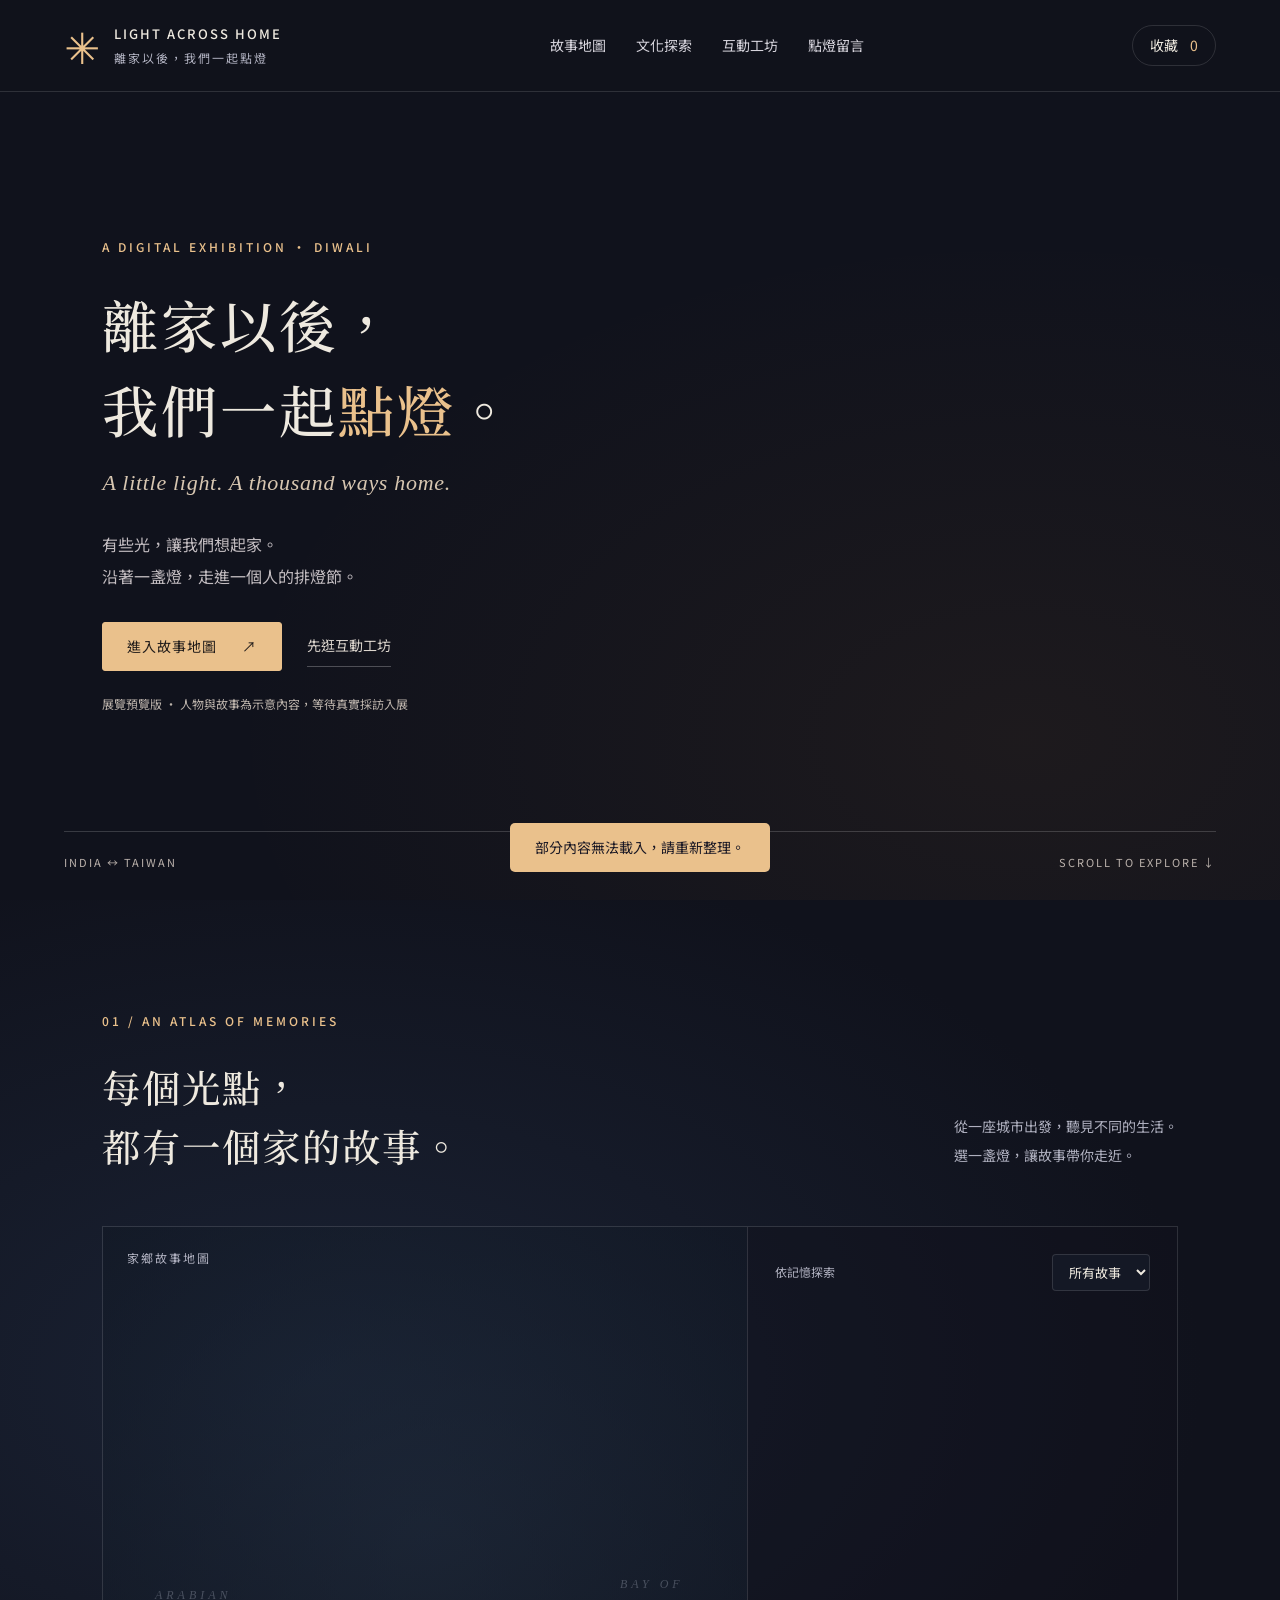
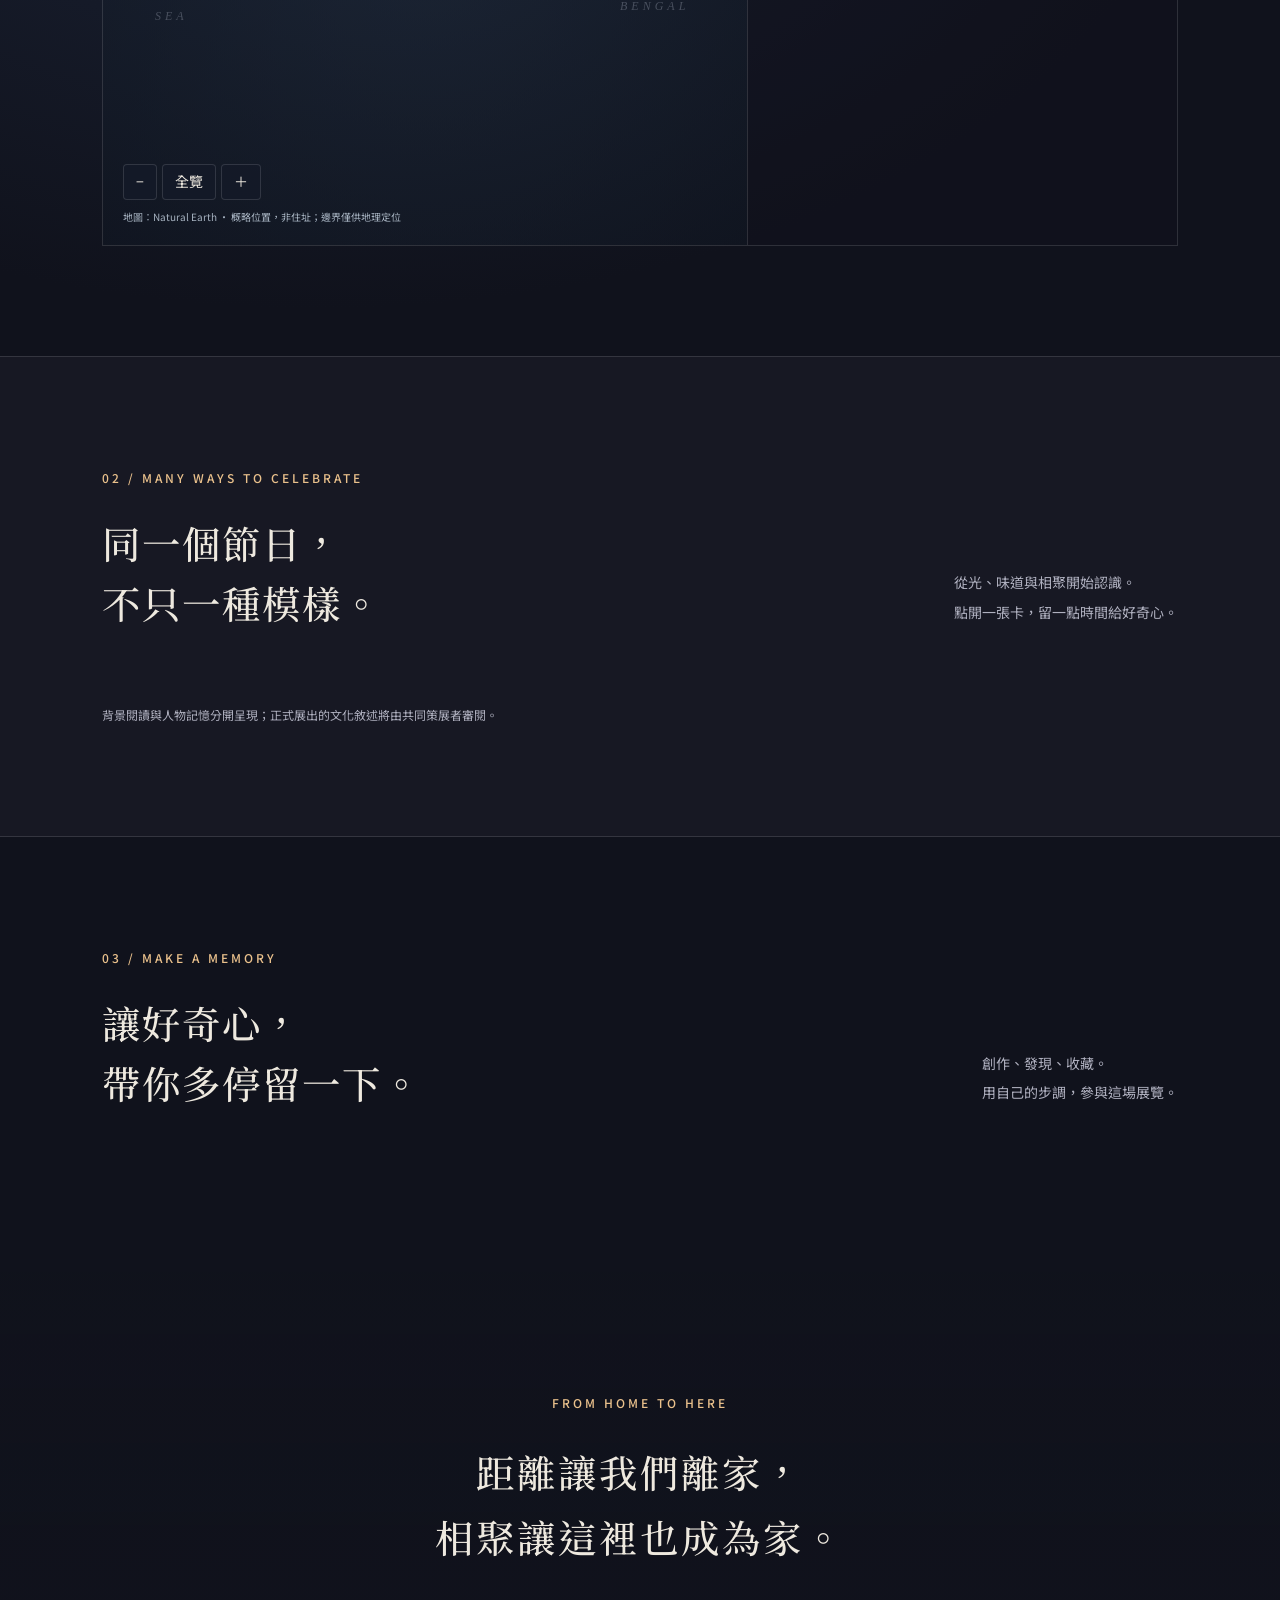
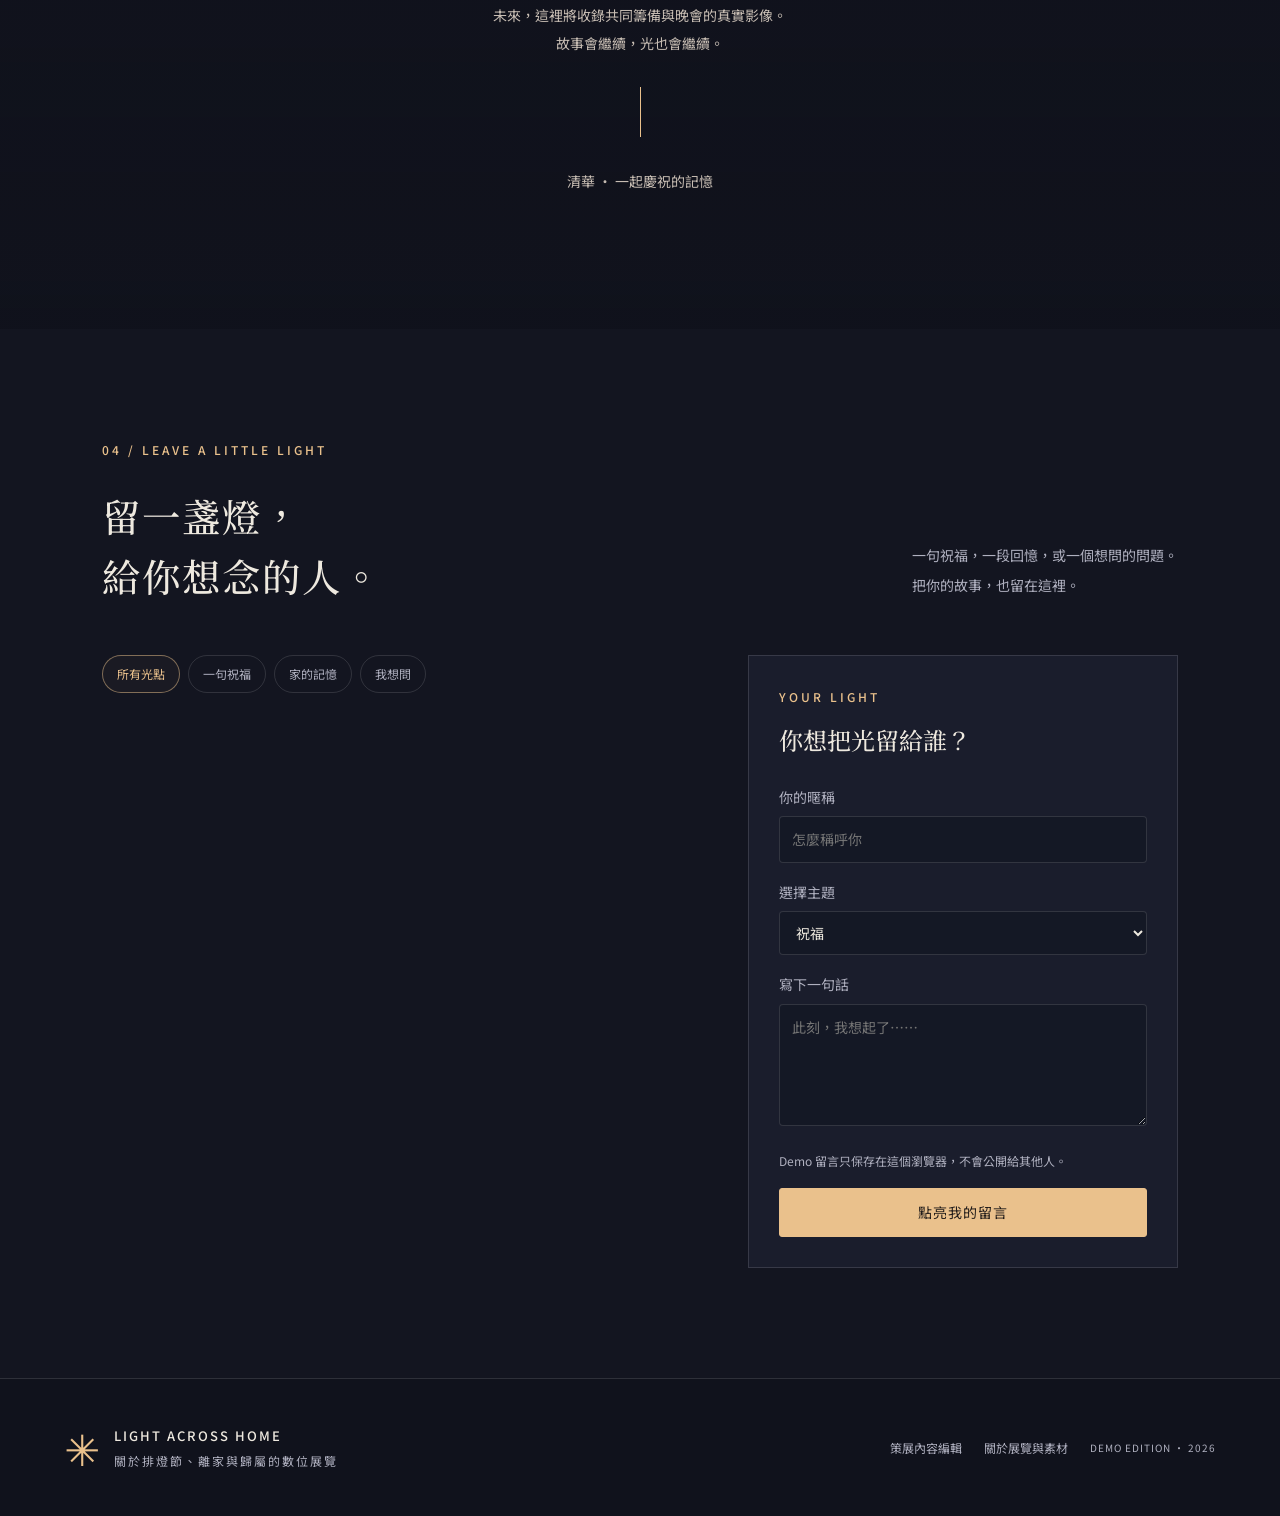
==== index.html @ 7a5b447e "Add files via upload" ====
<!doctype html>
<html lang="zh-Hant">
<head>
  <meta charset="utf-8"><meta name="viewport" content="width=device-width,initial-scale=1">
  <title>離家以後，我們一起點燈｜Light Across Home</title>
  <meta name="description" content="從印度家鄉的記憶，走向臺灣的相聚。一場關於排燈節、離家與歸屬的互動數位展覽。">
  <meta name="theme-color" content="#10121c">
  <link rel="icon" href="assets/favicon.svg" type="image/svg+xml">
  <link rel="stylesheet" href="styles.css">
</head>
<body>
  <a class="skip" href="#main">跳至展覽內容</a>
  <header class="site-header">
    <a class="brand" href="#home"><span class="brand-mark">✳</span><span>LIGHT ACROSS HOME<small>離家以後，我們一起點燈</small></span></a>
    <nav aria-label="主要導覽"><a href="#map">故事地圖</a><a href="#culture">文化探索</a><a href="#play">互動工坊</a><a href="#wall">點燈留言</a></nav>
    <button id="collection-button" class="collection-button" aria-label="開啟我的收藏">收藏 <span id="collection-count">0</span></button>
  </header>
  <main id="main">
    <section id="home" class="hero">
      <div class="hero-image" role="img" aria-label="夜色中燃起的陶製油燈；AI 生成的展覽氛圍影像"></div>
      <div class="hero-copy"><p class="eyebrow">A DIGITAL EXHIBITION · DIWALI</p><h1>離家以後，<br>我們一起<span>點燈</span>。</h1><p class="hero-english">A little light. A thousand ways home.</p><p class="hero-intro">有些光，讓我們想起家。<br>沿著一盞燈，走進一個人的排燈節。</p><div class="hero-actions"><a class="button gold" href="#map">進入故事地圖 <span>↗</span></a><a class="quiet-link" href="#play">先逛互動工坊</a></div><p class="demo-note">展覽預覽版 · 人物與故事為示意內容，等待真實採訪入展</p></div>
      <div class="hero-bottom"><span>INDIA ↔ TAIWAN</span><span>家的記憶，從這裡開始</span><a href="#map">SCROLL TO EXPLORE ↓</a></div>
    </section>
    <section id="map" class="section map-section">
      <div class="section-heading"><div><p class="eyebrow">01 / AN ATLAS OF MEMORIES</p><h2>每個光點，<br>都有一個家的故事。</h2></div><p>從一座城市出發，聽見不同的生活。<br>選一盞燈，讓故事帶你走近。</p></div>
      <div class="map-layout"><div class="map-panel"><div class="map-topline"><span>家鄉故事地圖</span><span id="map-count"></span></div><div id="map-canvas" class="map-canvas"><svg id="india-map" viewBox="0 0 720 680" role="group" aria-label="印度家鄉互動地圖"><g id="map-geography"></g><g id="map-markers"></g></svg><span class="ocean ocean-west">ARABIAN<br>SEA</span><span class="ocean ocean-east">BAY OF<br>BENGAL</span></div><div class="map-controls"><button id="map-out" aria-label="縮小地圖">−</button><button id="map-reset">全覽</button><button id="map-in" aria-label="放大地圖">＋</button></div><p class="map-credit">地圖：Natural Earth · 概略位置，非住址；邊界僅供地理定位</p></div><aside class="map-stories"><div class="map-filter"><label for="theme-filter">依記憶探索</label><select id="theme-filter"><option value="all">所有故事</option></select></div><div id="story-list"></div></aside></div>
    </section>
    <section id="culture" class="section culture-section"><div class="section-heading"><div><p class="eyebrow">02 / MANY WAYS TO CELEBRATE</p><h2>同一個節日，<br>不只一種模樣。</h2></div><p>從光、味道與相聚開始認識。<br>點開一張卡，留一點時間給好奇心。</p></div><div id="culture-grid" class="culture-grid"></div><p class="section-footnote">背景閱讀與人物記憶分開呈現；正式展出的文化敘述將由共同策展者審閱。</p></section>
    <section id="play" class="section play-section"><div class="section-heading"><div><p class="eyebrow">03 / MAKE A MEMORY</p><h2>讓好奇心，<br>帶你多停留一下。</h2></div><p>創作、發現、收藏。<br>用自己的步調，參與這場展覽。</p></div><div id="game-grid" class="game-grid"></div></section>
    <section class="interlude"><p class="eyebrow">FROM HOME TO HERE</p><h2>距離讓我們離家，<br>相聚讓這裡也成為家。</h2><p>未來，這裡將收錄共同籌備與晚會的真實影像。<br>故事會繼續，光也會繼續。</p><span class="interlude-line"></span><p class="small">清華 · 一起慶祝的記憶</p></section>
    <section id="wall" class="section wall-section"><div class="section-heading"><div><p class="eyebrow">04 / LEAVE A LITTLE LIGHT</p><h2>留一盞燈，<br>給你想念的人。</h2></div><p>一句祝福，一段回憶，或一個想問的問題。<br>把你的故事，也留在這裡。</p></div><div class="wall-layout"><div><div class="wall-tabs" role="group" aria-label="留言主題"><button class="active" data-wall="all">所有光點</button><button data-wall="祝福">一句祝福</button><button data-wall="家的記憶">家的記憶</button><button data-wall="提問">我想問</button></div><div id="messages" class="messages"></div></div><form id="message-form" class="message-form"><p class="eyebrow">YOUR LIGHT</p><h3>你想把光留給誰？</h3><label>你的暱稱<input name="name" maxlength="24" required placeholder="怎麼稱呼你"></label><label>選擇主題<select name="topic"><option>祝福</option><option>家的記憶</option><option>提問</option></select></label><label>寫下一句話<textarea name="message" maxlength="300" rows="4" required placeholder="此刻，我想起了……"></textarea></label><p class="storage-note">Demo 留言只保存在這個瀏覽器，不會公開給其他人。</p><button class="button gold" type="submit">點亮我的留言</button></form></div><div id="public-comments"></div></section>
  </main>
  <footer><a class="brand" href="#home"><span class="brand-mark">✳</span><span>LIGHT ACROSS HOME<small>關於排燈節、離家與歸屬的數位展覽</small></span></a><div><a href="editor.html">策展內容編輯</a><button class="text-button" id="about-button">關於展覽與素材</button><span>DEMO EDITION · 2026</span></div></footer>
  <dialog id="story-dialog" class="story-dialog"><button class="dialog-close" aria-label="關閉人物故事">×</button><div id="story-content"></div></dialog>
  <dialog id="activity-dialog" class="activity-dialog"><button class="dialog-close" aria-label="關閉互動視窗">×</button><div id="activity-content"></div></dialog>
  <div id="toast" role="status" aria-live="polite"></div>
  <script type="module" src="app.js"></script>
</body></html>
---- styles.css ----
@import url('https://fonts.googleapis.com/css2?family=Noto+Sans+TC:wght@400;500;600&family=Noto+Serif+TC:wght@400;500;600&display=swap');
[hidden]{display:none!important}
:root{color-scheme:dark;--bg:#10121c;--surface:#171b29;--panel:#1c2030;--text:#eee9df;--muted:#afb0bf;--gold:#eac18c;--line:#ffffff20;--serif:'Noto Serif TC',Georgia,serif;--sans:'Noto Sans TC',system-ui,sans-serif}*{box-sizing:border-box}html{scroll-behavior:smooth;scroll-padding-top:95px}body{margin:0;background:var(--bg);color:var(--text);font-family:var(--sans);font-size:16px;line-height:1.8}button,input,textarea,select{font:inherit}a{color:inherit;text-decoration:none}button,a,input,select,textarea{touch-action:manipulation}button{cursor:pointer}button{color:inherit}button:disabled{cursor:default;opacity:.55}button:focus-visible,a:focus-visible,input:focus-visible,textarea:focus-visible,select:focus-visible,summary:focus-visible{outline:2px solid var(--gold);outline-offset:5px}button,input,textarea,select{border:1px solid var(--line);border-radius:4px;background:#141825}input,textarea,select{padding:10px 12px;color:var(--text);width:100%}textarea{resize:vertical}label{display:block;font-size:14px;color:var(--muted)}label input,label textarea,label select{margin-top:6px}button{padding:8px 16px}.skip{position:fixed;left:12px;top:-80px;z-index:100;background:var(--gold);color:var(--bg);padding:12px}.skip:focus{top:10px}.site-header{height:92px;padding:0 5%;display:flex;align-items:center;justify-content:space-between;gap:24px;border-bottom:1px solid var(--line);background:#10121cf5;position:relative;z-index:5}.brand{display:flex;align-items:center;gap:12px;font-size:13px;letter-spacing:2px;font-weight:500}.brand small{display:block;font-size:12px;letter-spacing:2px;font-weight:400;color:var(--muted);margin-top:2px}.brand-mark{font-size:43px;color:var(--gold);line-height:1}.site-header nav{display:flex;gap:30px;font-size:14px;color:#d6d4dc}.site-header nav a:hover{color:var(--gold)}.collection-button{background:none;font-size:14px;border-radius:30px;padding:7px 17px;white-space:nowrap}.collection-button span{color:var(--gold);margin-left:9px}.hero{min-height:700px;height:calc(100svh - 92px);max-height:940px;position:relative;isolation:isolate;padding:75px 8% 105px;display:flex;align-items:center;overflow:hidden}.hero-image{position:absolute;inset:0;background:linear-gradient(90deg,#10121cf0 0%,#10121ca6 37%,#10121c10 70%),linear-gradient(0deg,#10121c 0%,transparent 25%),url('assets/hero.jpg') center/cover;z-index:-2}.hero:after{content:'';position:absolute;inset:0;background:radial-gradient(ellipse at 80% 80%,#cc812b12,transparent 55%);z-index:-1}.eyebrow{font-size:12px;font-weight:500;letter-spacing:3px;color:var(--gold);margin:0 0 25px}h1,h2,h3,p{margin-top:0}h1,h2,h3{font-family:var(--serif);font-weight:500}h1{font-size:clamp(42px,4.4vw,72px);line-height:1.5;letter-spacing:3px;margin-bottom:12px}h1 span{color:var(--gold)}.hero-english{font-family:Georgia,serif;font-style:italic;font-size:22px;color:#d7c6b1;letter-spacing:.7px;margin-bottom:25px}.hero-intro{font-size:16px;color:#c2bcc0;line-height:2}.hero-actions{display:flex;gap:25px;align-items:center;margin:30px 0 22px}.button{display:inline-flex;justify-content:center;align-items:center;gap:25px;min-height:49px;padding:11px 24px;border:1px solid var(--line);border-radius:3px;font-size:14px;letter-spacing:1px;transition:background .2s,transform .2s}.button:hover{transform:translateY(-2px)}.gold{background:var(--gold);color:#211c1a;border-color:var(--gold)}.gold:hover{background:#f7d8ad}.quiet-link{font-size:14px;border-bottom:1px solid #ffffff40;padding:8px 0;color:#ddd6ce}.demo-note{font-size:12px;color:#bdb4ac;max-width:450px}.hero-bottom{position:absolute;bottom:27px;left:5%;right:5%;display:flex;justify-content:space-between;border-top:1px solid #ffffff2b;padding-top:21px;font-size:11px;letter-spacing:2px;color:#bbb2ac}.section{padding:110px 8%;scroll-margin-top:0}.section-heading{display:flex;justify-content:space-between;align-items:end;gap:30px;margin-bottom:50px}.section-heading h2{font-size:clamp(32px,3vw,46px);line-height:1.55;letter-spacing:2px;margin:0}.section-heading>p{font-size:14px;color:var(--muted);line-height:2.1;margin-bottom:5px}.map-section{background:radial-gradient(ellipse at 25% 45%,#1a2234 0,transparent 65%)}.map-layout{display:grid;grid-template-columns:1.5fr 1fr;border:1px solid var(--line);min-height:620px}.map-panel{position:relative;overflow:hidden;background:radial-gradient(ellipse,#202d3d75,#10172380)}.map-topline{padding:20px 24px;display:flex;justify-content:space-between;font-size:12px;letter-spacing:2px;color:var(--muted)}.map-canvas{height:520px;position:relative}.map-canvas svg{height:100%;width:100%;overflow:hidden}.map-canvas path{vector-effect:non-scaling-stroke}.map-marker{cursor:pointer}.map-marker .pulse{fill:#e9bd7922;stroke:#e9bd7940;stroke-width:1}.map-marker .core{fill:#eac18c;stroke:#fbe6c9;stroke-width:2;filter:drop-shadow(0 0 7px #e7af63)}.map-marker text{fill:#e6d7c0;font-size:12px;font-family:var(--sans);paint-order:stroke;stroke:#162130;stroke-width:4px;stroke-linejoin:round}.map-marker:hover .core,.map-marker:focus .core{fill:white;r:9}.map-marker.active .pulse{fill:#e9bd7940}.map-marker:focus{outline:none}.ocean{position:absolute;pointer-events:none;font-family:Georgia,serif;font-style:italic;font-size:12px;line-height:1.8;letter-spacing:4px;color:#b9c0cf50}.ocean-west{left:8%;top:57%}.ocean-east{right:9%;top:55%}.map-controls{position:absolute;left:20px;bottom:45px;display:flex;gap:5px}.map-controls button{background:#141a28d9;font-size:14px;padding:4px 12px}.map-credit{font-size:10px;color:#a6b2c0;padding:0 20px;margin:0 0 14px}.map-stories{padding:27px;border-left:1px solid var(--line);background:#10121c70}.map-filter{display:flex;align-items:center;gap:20px;justify-content:space-between;margin-bottom:18px}.map-filter label{white-space:nowrap;font-size:12px}.map-filter select{width:auto;font-size:13px;padding:7px 12px}#story-list{max-height:507px;overflow:auto;scrollbar-width:thin;scrollbar-color:#4d4550 transparent}.story-card{width:100%;text-align:left;display:grid;grid-template-columns:56px 1fr 20px;gap:16px;padding:21px 4px;background:transparent;border:0;border-bottom:1px solid var(--line);border-radius:0;align-items:center}.story-card:hover,.story-card.active{background:#eac18c08}.portrait-letter{display:flex;align-items:center;justify-content:center;width:56px;height:67px;background:linear-gradient(135deg,#524245,#222839);font-family:var(--serif);font-size:24px;color:#eac18c;border-radius:40px 40px 2px 2px;overflow:hidden}.portrait-letter img{width:100%;height:100%;object-fit:cover}.story-card strong{font-weight:400;font-size:17px}.story-card small{display:block;color:var(--muted);font-size:12px;letter-spacing:.5px}.story-card p{margin:6px 0 0;font-size:13px;color:#d5cbc0}.story-card .card-open{color:var(--gold)}.culture-section{background:#171823;border-top:1px solid var(--line);border-bottom:1px solid var(--line)}.culture-grid{display:grid;grid-template-columns:repeat(3,1fr);gap:24px}.culture-card{padding:34px 28px;border:1px solid var(--line);min-height:270px;background:linear-gradient(150deg,#242433,#181b27);position:relative}.culture-card .number{font-family:Georgia,serif;color:#d5af82;font-size:16px;letter-spacing:2px}.culture-card h3{font-size:27px;letter-spacing:2px;margin:26px 0 12px}.culture-card p{font-size:14px;color:var(--muted)}.culture-card button{border:0;border-bottom:1px solid #d1ab7d70;border-radius:0;background:none;padding:5px 0;font-size:13px;color:var(--gold)}.section-footnote{font-size:12px;color:var(--muted);margin:22px 0 0}.game-grid{display:grid;grid-template-columns:repeat(3,1fr);gap:24px}.game-card{padding:0;text-align:left;overflow:hidden;border:1px solid var(--line);background:#181b29;border-radius:5px;transition:transform .2s,border-color .2s}.game-card:hover{transform:translateY(-5px);border-color:#eac18c70}.game-art{height:155px;display:flex;align-items:center;justify-content:center;position:relative;overflow:hidden;background:radial-gradient(ellipse,#5c3b4340,transparent 70%)}.game-art span{font-family:Georgia,serif;font-size:62px;letter-spacing:10px;color:var(--gold);text-shadow:0 0 40px #f8c17b55}.game-art:before{content:'';width:130px;height:130px;position:absolute;border:1px solid #eac18c20;border-radius:50%;transform:rotate(30deg)}.game-art:after{content:'';width:105px;height:105px;position:absolute;border:1px solid #eac18c20;transform:rotate(45deg)}.game-card:nth-child(2n) .game-art{background:radial-gradient(ellipse,#36526855,transparent 70%)}.game-card:nth-child(3n) .game-art{background:radial-gradient(ellipse,#68523240,transparent 70%)}.game-copy{padding:22px 25px 25px;border-top:1px solid var(--line)}.game-copy .game-meta{font-size:11px;letter-spacing:2px;color:var(--gold)}.game-copy h3{font-size:22px;margin:10px 0}.game-copy p{font-size:13px;color:var(--muted);margin-bottom:18px}.game-copy .game-action{font-size:12px;color:#e5cfb0}.interlude{text-align:center;padding:120px 25px;background:linear-gradient(#10121cbb,#10121ceb),url('assets/hero.jpg') center 72%/cover}.interlude h2{font-size:clamp(30px,3vw,46px);line-height:1.7;letter-spacing:3px}.interlude p:not(.eyebrow){font-size:14px;color:#c7bdb3;line-height:2}.interlude-line{height:50px;width:1px;background:var(--gold);display:block;margin:30px auto}.interlude .small{font-size:12px}.wall-section{background:#131520}.wall-layout{display:grid;grid-template-columns:1.4fr 1fr;gap:45px}.wall-tabs{display:flex;gap:8px;flex-wrap:wrap;margin-bottom:24px}.wall-tabs button{font-size:12px;background:none;border-radius:30px;padding:7px 14px;color:var(--muted)}.wall-tabs button.active{color:var(--gold);border-color:#eac18c80;background:#eac18c08}.messages{display:grid;grid-template-columns:1fr 1fr;gap:15px}.message{border:1px solid var(--line);padding:23px;background:linear-gradient(145deg,#28212b,#191c2a);overflow-wrap:anywhere}.message .spark{color:var(--gold);font-size:24px}.message p{font-family:var(--serif);font-size:15px;line-height:1.9;margin:10px 0 18px}.message small{font-size:11px;color:var(--muted)}.message button{font-size:11px;padding:2px 8px;background:none;float:right}.message-form{padding:30px;background:#1a1d2c;border:1px solid var(--line);align-self:start}.message-form h3{font-size:24px;margin-bottom:24px}.message-form label{margin-bottom:17px}.storage-note{font-size:12px;color:var(--muted);line-height:1.7}.message-form .button{width:100%;margin-top:5px}.message-form .eyebrow{margin-bottom:10px}footer{border-top:1px solid var(--line);padding:45px 5%;display:flex;justify-content:space-between;align-items:center;gap:30px}footer>div{display:flex;gap:22px;align-items:center;font-size:12px;color:var(--muted)}footer>div>span{font-size:10px;letter-spacing:1px}.text-button{padding:0;border:0;background:none;font-size:inherit;color:inherit}dialog{color:var(--text);border:1px solid #8b735655;background:#141723;border-radius:7px;padding:0;max-height:90svh;scrollbar-width:thin;scrollbar-color:#5a4950 transparent;width:min(1000px,calc(100% - 32px))}dialog::backdrop{background:#050810d9;backdrop-filter:blur(8px)}.dialog-close{position:sticky;top:15px;margin:15px 15px -60px auto;display:block;z-index:4;border-radius:50%;width:42px;height:42px;padding:0;background:#111724;font-size:25px}.story-head{padding:60px 7% 35px;background:radial-gradient(ellipse at 95% 0,#77544060,transparent 70%)}.story-head h2{font-size:40px;line-height:1.5;margin-bottom:15px}.story-head .eyebrow{margin-bottom:17px}.story-head blockquote{margin:20px 0;font-family:var(--serif);font-size:23px;color:var(--gold)}.story-head .story-meta{color:var(--muted);font-size:14px}.story-body{padding:0 7% 50px}.story-hero-image{max-height:360px;width:100%;object-fit:cover;border-radius:3px;margin-bottom:24px}.story-body h3{font-size:25px;margin-top:35px}.story-body p{color:#c9c7cd;white-space:pre-line;font-size:15px}.video-placeholder{border:1px dashed #ffffff35;min-height:170px;display:flex;align-items:center;justify-content:center;text-align:center;background:#0e131e;padding:25px}.video-placeholder p{margin:0;font-size:14px;color:var(--muted)}.story-body video,.story-body iframe{width:100%;aspect-ratio:16/9;border:0;background:#080c14}.story-gallery{display:grid;grid-template-columns:repeat(3,1fr);gap:15px}.story-gallery figure{margin:0}.story-gallery img{width:100%;height:150px;object-fit:cover}.story-gallery figcaption{font-size:12px;color:var(--muted)}.memory-items{display:grid;grid-template-columns:repeat(3,1fr);gap:15px}.memory-items details{border:1px solid var(--line);padding:17px;background:#1c2030}.memory-items summary{cursor:pointer;color:var(--gold);font-size:15px}.memory-items p{font-size:13px;margin:12px 0 0}.story-actions{display:flex;gap:12px;flex-wrap:wrap;margin:20px 0}.story-comments form{display:grid;grid-template-columns:1fr;gap:12px;max-width:600px}.story-comments article{padding:16px 0;border-bottom:1px solid var(--line)}.story-comments article p{margin:4px 0}.story-comments small{color:var(--muted)}.activity-dialog{width:min(780px,calc(100% - 24px))}.activity-inner{padding:50px 7%}.activity-inner h2{font-size:32px;margin-bottom:12px}.activity-inner>p{color:var(--muted);font-size:14px}.activity-inner a{color:var(--gold);text-decoration:underline}.activity-inner .eyebrow{color:var(--gold)}.activity-toolbar{display:flex;align-items:center;gap:12px;flex-wrap:wrap;margin:20px 0}.activity-toolbar label{display:flex;align-items:center;gap:8px}.activity-toolbar input[type=color]{width:44px;height:40px;padding:3px}.activity-toolbar select{width:auto}.rangoli-canvas{display:block;max-width:100%;width:460px;height:auto;margin:auto;border:1px solid var(--line);border-radius:50%;background:#121823}.rangoli-canvas .tile{cursor:pointer;transition:fill .15s}.rangoli-canvas .tile:hover{stroke:white;stroke-width:2}.memory-board{display:grid;grid-template-columns:repeat(4,1fr);gap:12px}.memory-tile{height:94px;background:#23263a;color:var(--gold);font-size:22px}.memory-tile.revealed{background:#3a3040}.memory-tile.matched{background:#35453f;border-color:#acc9b5;color:#e3f2e8}.game-status{font-size:14px;color:var(--gold)!important;min-height:25px;margin:17px 0}.question-options{display:grid;gap:12px;margin:25px 0}.question-options button{text-align:left;padding:15px}.question-options button.correct{border-color:#9fc2a0;background:#254035}.question-options button.wrong{border-color:#c19b8e;background:#453131}.sound-pads{display:grid;grid-template-columns:repeat(4,1fr);gap:12px}.sound-pads button{height:115px;font-size:28px;background:#30293e}.sound-pads button.lit{background:var(--gold);color:var(--bg);box-shadow:0 0 30px #eac18c50}.hunt-list{list-style:none;padding:0}.hunt-list li{padding:20px 0;border-bottom:1px solid var(--line);display:flex;justify-content:space-between;gap:20px}.hunt-list span{font-size:14px;color:var(--muted)}.postcard-preview{padding:42px 25px;text-align:center;background:radial-gradient(ellipse at bottom,#72503a,#171e31 70%);border:1px solid #eac18c66;margin:20px 0;overflow-wrap:anywhere}.postcard-preview h3{color:var(--gold);font-size:25px}.postcard-preview p{font-family:var(--serif);font-size:20px;white-space:pre-line}.postcard-preview small{color:var(--muted)}#toast{position:fixed;bottom:28px;left:50%;transform:translateX(-50%) translateY(100px);opacity:0;background:#eac18c;color:#191724;padding:12px 25px;border-radius:5px;font-size:14px;z-index:100;transition:.25s;max-width:90%;text-align:center}#toast.show{transform:translateX(-50%) translateY(0);opacity:1}.empty-state{color:var(--muted);font-size:14px;padding:25px 0}.badge{display:inline-block;font-size:11px;letter-spacing:1px;color:var(--gold);border:1px solid #eac18c50;border-radius:3px;padding:3px 8px;margin:0 8px 12px 0}.editor-shell{max-width:1100px;margin:auto;padding:50px 25px}.editor-shell h1{font-size:37px}.editor-layout{display:grid;grid-template-columns:240px 1fr;gap:30px}.editor-nav{display:flex;flex-direction:column;gap:10px;align-self:start;position:sticky;top:20px}.editor-nav button{text-align:left}.editor-nav button.active{border-color:var(--gold);color:var(--gold)}.editor-panel{padding:28px;background:var(--surface);border:1px solid var(--line)}.editor-panel label{margin-bottom:18px}.editor-panel textarea{min-height:100px}.editor-panel .row{display:grid;grid-template-columns:1fr 1fr;gap:18px}.editor-toolbar{display:flex;flex-wrap:wrap;gap:10px;margin:25px 0}.editor-toolbar .button{font-size:13px}.editor-panel h2{font-size:26px}.editor-panel h3{font-size:21px;margin:25px 0 15px}.editor-hint{font-size:13px;color:var(--muted)}.editor-status{color:var(--gold);font-size:14px;min-height:30px}.editor-panel .danger{color:#f0b9ae;border-color:#f0b9ae60}.media-upload{display:block;margin-top:5px;font-size:12px}.editor-note{padding:20px;border-left:2px solid var(--gold);background:#eac18c08;font-size:14px;color:var(--muted);margin-bottom:25px}.giscus-slot{margin-top:30px;padding-top:25px;border-top:1px solid var(--line)}
@media(min-width:1600px){.section{padding-left:max(8%,calc((100vw - 1350px)/2));padding-right:max(8%,calc((100vw - 1350px)/2))}}@media(max-width:1000px){.site-header{padding:0 4%;gap:15px}.site-header nav{gap:17px;font-size:12px}.brand{font-size:11px}.brand small{font-size:10px}.hero{padding-left:7%;min-height:680px}.section{padding:80px 6%}.map-layout{grid-template-columns:1.25fr 1fr}.map-stories{padding:20px}.map-canvas{height:480px}.story-card{gap:10px;grid-template-columns:45px 1fr 12px}.portrait-letter{width:45px;height:58px}.story-card strong{font-size:15px}.game-grid{gap:15px}.culture-grid{gap:15px}.culture-card{padding:25px 20px}.wall-layout{gap:25px}.messages{grid-template-columns:1fr}footer{align-items:start}footer>div{flex-direction:column;align-items:end;gap:9px}}
@media(max-width:700px){.site-header{height:auto;min-height:100px;flex-wrap:wrap;padding:15px 5% 12px;gap:8px}.site-header nav{order:3;width:100%;justify-content:space-between;padding-top:10px;font-size:12px}.brand-mark{font-size:34px}.brand small{letter-spacing:1px}.collection-button{font-size:12px;padding:4px 12px}.hero{height:auto;min-height:690px;padding:70px 7% 100px}.hero-image{background:linear-gradient(90deg,#10121ce6,#10121c70),linear-gradient(0deg,#10121c,transparent 40%),url('assets/hero.jpg') 65% center/cover}.hero h1{font-size:43px;letter-spacing:1px}.eyebrow{font-size:10px;letter-spacing:2px}.hero-english{font-size:18px}.hero-intro{font-size:14px}.hero-actions{gap:18px}.button{font-size:13px;padding:10px 18px}.quiet-link{font-size:12px}.hero-bottom{font-size:9px;letter-spacing:1px}.hero-bottom span:nth-child(2){display:none}.demo-note{font-size:11px}.section{padding:65px 6%}.section-heading{display:block;margin-bottom:30px}.section-heading h2{font-size:32px}.section-heading>p{margin-top:20px;font-size:13px}.map-layout{grid-template-columns:1fr}.map-canvas{height:430px}.map-stories{border-left:0;border-top:1px solid var(--line)}#story-list{max-height:355px}.story-card{grid-template-columns:50px 1fr 18px;padding:17px 5px}.portrait-letter{width:50px;height:62px}.map-credit{font-size:9px}.map-topline{font-size:10px}.map-controls{bottom:42px}.culture-grid{grid-template-columns:1fr}.culture-card{min-height:0;padding:25px}.culture-card h3{margin:15px 0 10px;font-size:25px}.game-grid{grid-template-columns:1fr 1fr;gap:12px}.game-art{height:125px}.game-art span{font-size:45px}.game-art:before{width:95px;height:95px}.game-art:after{width:73px;height:73px}.game-copy{padding:16px}.game-copy h3{font-size:19px}.game-copy p{font-size:12px;line-height:1.8}.game-copy .game-meta{font-size:9px;letter-spacing:1px}.game-action{font-size:11px}.interlude{padding:85px 20px}.interlude h2{font-size:29px;letter-spacing:1px}.wall-layout{grid-template-columns:1fr}.messages{grid-template-columns:1fr 1fr}.message{padding:18px}.message p{font-size:14px}.message-form{padding:25px}.story-head{padding:60px 7% 20px}.story-head h2{font-size:29px}.story-head blockquote{font-size:20px}.memory-items{grid-template-columns:1fr}.story-gallery{grid-template-columns:1fr 1fr}.story-gallery img{height:120px}.activity-inner{padding:58px 6% 30px}.activity-inner h2{font-size:27px}.memory-board{gap:8px}.memory-tile{height:75px;font-size:17px;padding:5px}.sound-pads{gap:8px}.sound-pads button{height:80px;font-size:22px}.editor-layout{grid-template-columns:1fr}.editor-nav{position:static;display:grid;grid-template-columns:1fr 1fr}.editor-panel{padding:20px}.editor-panel .row{grid-template-columns:1fr;gap:0}.editor-shell h1{font-size:29px}footer{display:block}footer>div{align-items:start;margin-top:25px}.activity-toolbar{gap:9px}.activity-toolbar button{font-size:12px}}@media(prefers-reduced-motion:reduce){html{scroll-behavior:auto}*,*:before,*:after{animation:none!important;transition:none!important}}
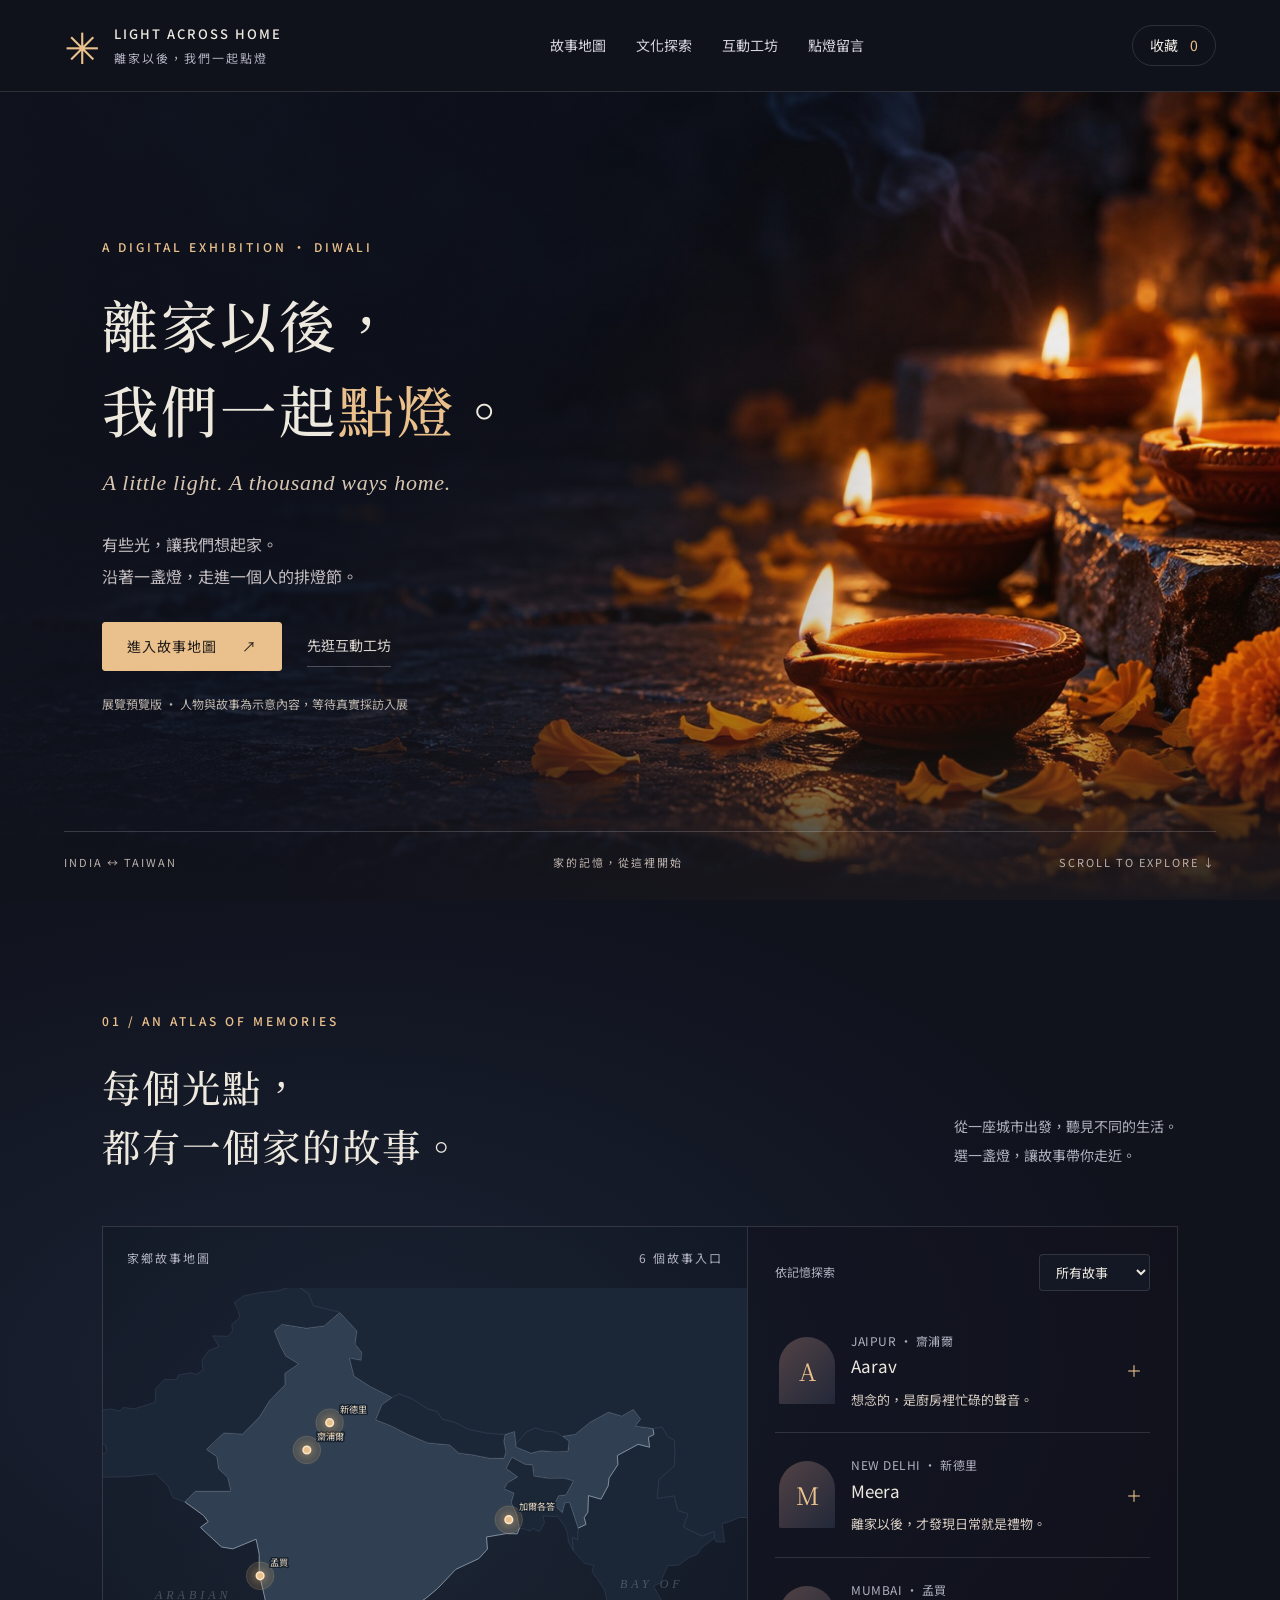
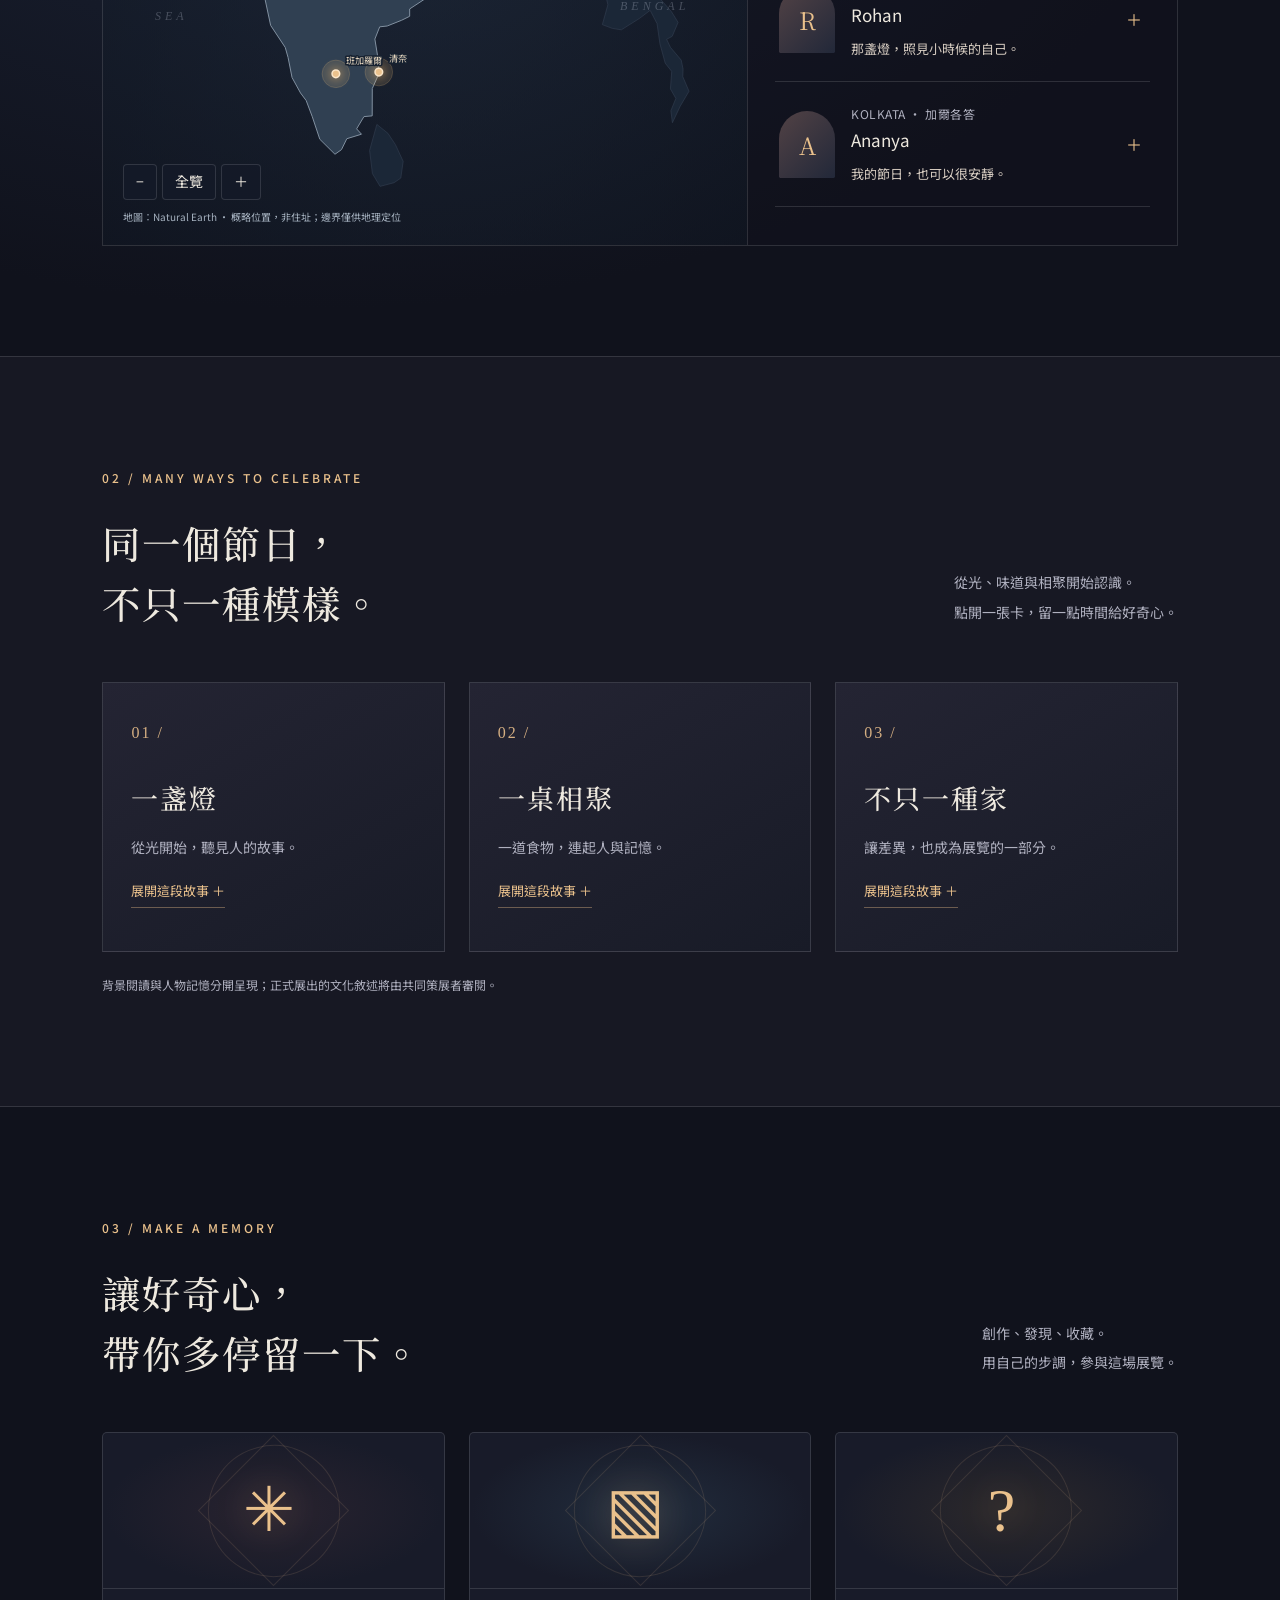
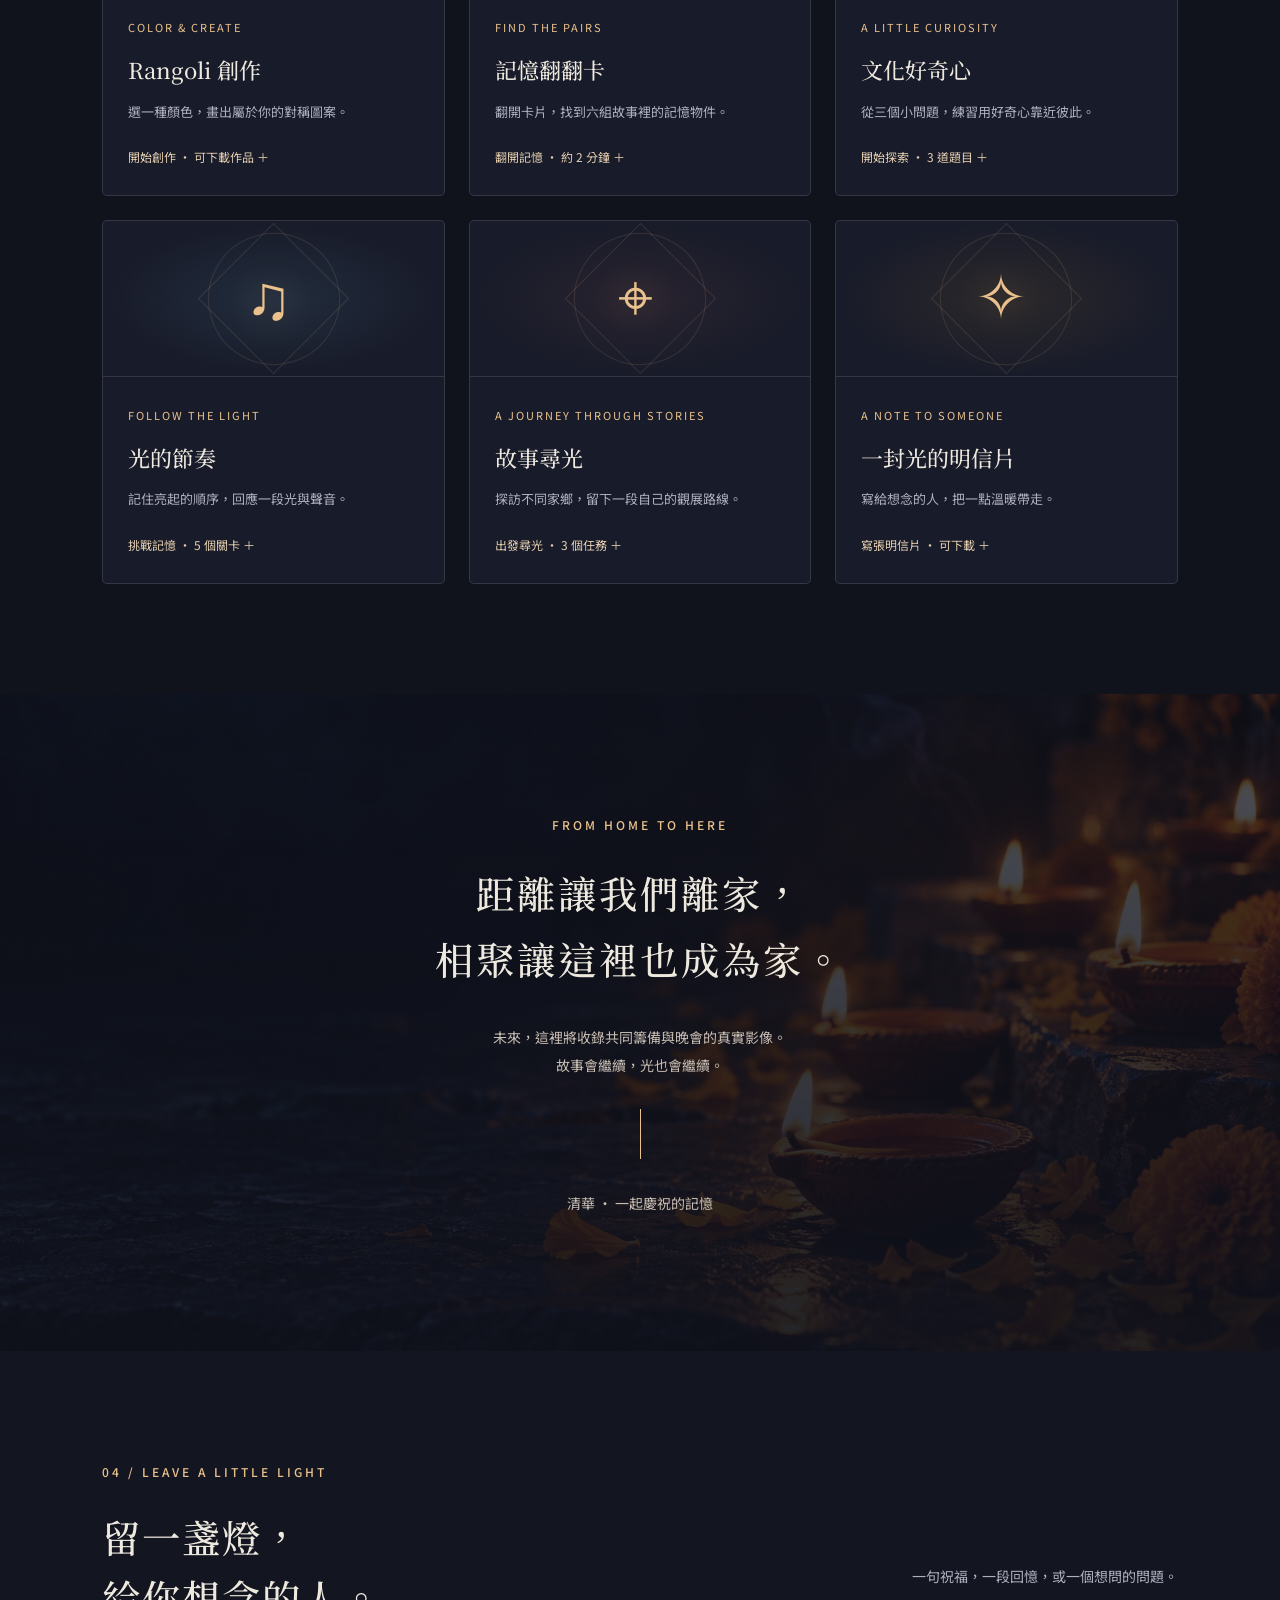
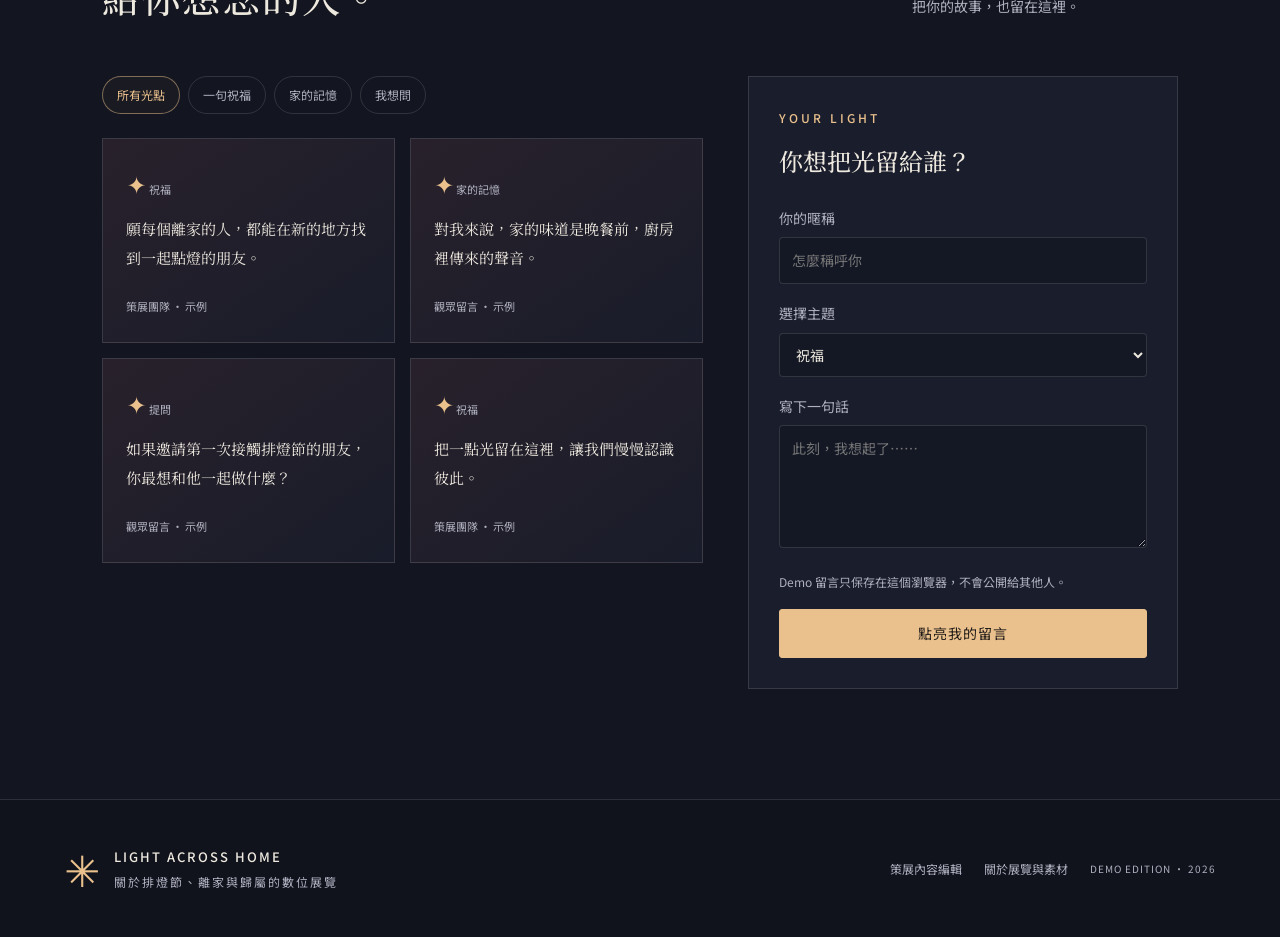
==== commit 335015d9: "Add files via upload" ====
--- a/index.html
+++ b/index.html
@@ -5,7 +5,7 @@
   <title>離家以後，我們一起點燈｜Light Across Home</title>
   <meta name="description" content="從印度家鄉的記憶，走向臺灣的相聚。一場關於排燈節、離家與歸屬的互動數位展覽。">
   <meta name="theme-color" content="#10121c">
-  <link rel="icon" href="assets/favicon.svg" type="image/svg+xml">
+  <link rel="icon" href="favicon.svg" type="image/svg+xml">
   <link rel="stylesheet" href="styles.css">
 </head>
 <body>
--- a/styles.css
+++ b/styles.css
@@ -1,5 +1,5 @@
 @import url('https://fonts.googleapis.com/css2?family=Noto+Sans+TC:wght@400;500;600&family=Noto+Serif+TC:wght@400;500;600&display=swap');
 [hidden]{display:none!important}
-:root{color-scheme:dark;--bg:#10121c;--surface:#171b29;--panel:#1c2030;--text:#eee9df;--muted:#afb0bf;--gold:#eac18c;--line:#ffffff20;--serif:'Noto Serif TC',Georgia,serif;--sans:'Noto Sans TC',system-ui,sans-serif}*{box-sizing:border-box}html{scroll-behavior:smooth;scroll-padding-top:95px}body{margin:0;background:var(--bg);color:var(--text);font-family:var(--sans);font-size:16px;line-height:1.8}button,input,textarea,select{font:inherit}a{color:inherit;text-decoration:none}button,a,input,select,textarea{touch-action:manipulation}button{cursor:pointer}button{color:inherit}button:disabled{cursor:default;opacity:.55}button:focus-visible,a:focus-visible,input:focus-visible,textarea:focus-visible,select:focus-visible,summary:focus-visible{outline:2px solid var(--gold);outline-offset:5px}button,input,textarea,select{border:1px solid var(--line);border-radius:4px;background:#141825}input,textarea,select{padding:10px 12px;color:var(--text);width:100%}textarea{resize:vertical}label{display:block;font-size:14px;color:var(--muted)}label input,label textarea,label select{margin-top:6px}button{padding:8px 16px}.skip{position:fixed;left:12px;top:-80px;z-index:100;background:var(--gold);color:var(--bg);padding:12px}.skip:focus{top:10px}.site-header{height:92px;padding:0 5%;display:flex;align-items:center;justify-content:space-between;gap:24px;border-bottom:1px solid var(--line);background:#10121cf5;position:relative;z-index:5}.brand{display:flex;align-items:center;gap:12px;font-size:13px;letter-spacing:2px;font-weight:500}.brand small{display:block;font-size:12px;letter-spacing:2px;font-weight:400;color:var(--muted);margin-top:2px}.brand-mark{font-size:43px;color:var(--gold);line-height:1}.site-header nav{display:flex;gap:30px;font-size:14px;color:#d6d4dc}.site-header nav a:hover{color:var(--gold)}.collection-button{background:none;font-size:14px;border-radius:30px;padding:7px 17px;white-space:nowrap}.collection-button span{color:var(--gold);margin-left:9px}.hero{min-height:700px;height:calc(100svh - 92px);max-height:940px;position:relative;isolation:isolate;padding:75px 8% 105px;display:flex;align-items:center;overflow:hidden}.hero-image{position:absolute;inset:0;background:linear-gradient(90deg,#10121cf0 0%,#10121ca6 37%,#10121c10 70%),linear-gradient(0deg,#10121c 0%,transparent 25%),url('assets/hero.jpg') center/cover;z-index:-2}.hero:after{content:'';position:absolute;inset:0;background:radial-gradient(ellipse at 80% 80%,#cc812b12,transparent 55%);z-index:-1}.eyebrow{font-size:12px;font-weight:500;letter-spacing:3px;color:var(--gold);margin:0 0 25px}h1,h2,h3,p{margin-top:0}h1,h2,h3{font-family:var(--serif);font-weight:500}h1{font-size:clamp(42px,4.4vw,72px);line-height:1.5;letter-spacing:3px;margin-bottom:12px}h1 span{color:var(--gold)}.hero-english{font-family:Georgia,serif;font-style:italic;font-size:22px;color:#d7c6b1;letter-spacing:.7px;margin-bottom:25px}.hero-intro{font-size:16px;color:#c2bcc0;line-height:2}.hero-actions{display:flex;gap:25px;align-items:center;margin:30px 0 22px}.button{display:inline-flex;justify-content:center;align-items:center;gap:25px;min-height:49px;padding:11px 24px;border:1px solid var(--line);border-radius:3px;font-size:14px;letter-spacing:1px;transition:background .2s,transform .2s}.button:hover{transform:translateY(-2px)}.gold{background:var(--gold);color:#211c1a;border-color:var(--gold)}.gold:hover{background:#f7d8ad}.quiet-link{font-size:14px;border-bottom:1px solid #ffffff40;padding:8px 0;color:#ddd6ce}.demo-note{font-size:12px;color:#bdb4ac;max-width:450px}.hero-bottom{position:absolute;bottom:27px;left:5%;right:5%;display:flex;justify-content:space-between;border-top:1px solid #ffffff2b;padding-top:21px;font-size:11px;letter-spacing:2px;color:#bbb2ac}.section{padding:110px 8%;scroll-margin-top:0}.section-heading{display:flex;justify-content:space-between;align-items:end;gap:30px;margin-bottom:50px}.section-heading h2{font-size:clamp(32px,3vw,46px);line-height:1.55;letter-spacing:2px;margin:0}.section-heading>p{font-size:14px;color:var(--muted);line-height:2.1;margin-bottom:5px}.map-section{background:radial-gradient(ellipse at 25% 45%,#1a2234 0,transparent 65%)}.map-layout{display:grid;grid-template-columns:1.5fr 1fr;border:1px solid var(--line);min-height:620px}.map-panel{position:relative;overflow:hidden;background:radial-gradient(ellipse,#202d3d75,#10172380)}.map-topline{padding:20px 24px;display:flex;justify-content:space-between;font-size:12px;letter-spacing:2px;color:var(--muted)}.map-canvas{height:520px;position:relative}.map-canvas svg{height:100%;width:100%;overflow:hidden}.map-canvas path{vector-effect:non-scaling-stroke}.map-marker{cursor:pointer}.map-marker .pulse{fill:#e9bd7922;stroke:#e9bd7940;stroke-width:1}.map-marker .core{fill:#eac18c;stroke:#fbe6c9;stroke-width:2;filter:drop-shadow(0 0 7px #e7af63)}.map-marker text{fill:#e6d7c0;font-size:12px;font-family:var(--sans);paint-order:stroke;stroke:#162130;stroke-width:4px;stroke-linejoin:round}.map-marker:hover .core,.map-marker:focus .core{fill:white;r:9}.map-marker.active .pulse{fill:#e9bd7940}.map-marker:focus{outline:none}.ocean{position:absolute;pointer-events:none;font-family:Georgia,serif;font-style:italic;font-size:12px;line-height:1.8;letter-spacing:4px;color:#b9c0cf50}.ocean-west{left:8%;top:57%}.ocean-east{right:9%;top:55%}.map-controls{position:absolute;left:20px;bottom:45px;display:flex;gap:5px}.map-controls button{background:#141a28d9;font-size:14px;padding:4px 12px}.map-credit{font-size:10px;color:#a6b2c0;padding:0 20px;margin:0 0 14px}.map-stories{padding:27px;border-left:1px solid var(--line);background:#10121c70}.map-filter{display:flex;align-items:center;gap:20px;justify-content:space-between;margin-bottom:18px}.map-filter label{white-space:nowrap;font-size:12px}.map-filter select{width:auto;font-size:13px;padding:7px 12px}#story-list{max-height:507px;overflow:auto;scrollbar-width:thin;scrollbar-color:#4d4550 transparent}.story-card{width:100%;text-align:left;display:grid;grid-template-columns:56px 1fr 20px;gap:16px;padding:21px 4px;background:transparent;border:0;border-bottom:1px solid var(--line);border-radius:0;align-items:center}.story-card:hover,.story-card.active{background:#eac18c08}.portrait-letter{display:flex;align-items:center;justify-content:center;width:56px;height:67px;background:linear-gradient(135deg,#524245,#222839);font-family:var(--serif);font-size:24px;color:#eac18c;border-radius:40px 40px 2px 2px;overflow:hidden}.portrait-letter img{width:100%;height:100%;object-fit:cover}.story-card strong{font-weight:400;font-size:17px}.story-card small{display:block;color:var(--muted);font-size:12px;letter-spacing:.5px}.story-card p{margin:6px 0 0;font-size:13px;color:#d5cbc0}.story-card .card-open{color:var(--gold)}.culture-section{background:#171823;border-top:1px solid var(--line);border-bottom:1px solid var(--line)}.culture-grid{display:grid;grid-template-columns:repeat(3,1fr);gap:24px}.culture-card{padding:34px 28px;border:1px solid var(--line);min-height:270px;background:linear-gradient(150deg,#242433,#181b27);position:relative}.culture-card .number{font-family:Georgia,serif;color:#d5af82;font-size:16px;letter-spacing:2px}.culture-card h3{font-size:27px;letter-spacing:2px;margin:26px 0 12px}.culture-card p{font-size:14px;color:var(--muted)}.culture-card button{border:0;border-bottom:1px solid #d1ab7d70;border-radius:0;background:none;padding:5px 0;font-size:13px;color:var(--gold)}.section-footnote{font-size:12px;color:var(--muted);margin:22px 0 0}.game-grid{display:grid;grid-template-columns:repeat(3,1fr);gap:24px}.game-card{padding:0;text-align:left;overflow:hidden;border:1px solid var(--line);background:#181b29;border-radius:5px;transition:transform .2s,border-color .2s}.game-card:hover{transform:translateY(-5px);border-color:#eac18c70}.game-art{height:155px;display:flex;align-items:center;justify-content:center;position:relative;overflow:hidden;background:radial-gradient(ellipse,#5c3b4340,transparent 70%)}.game-art span{font-family:Georgia,serif;font-size:62px;letter-spacing:10px;color:var(--gold);text-shadow:0 0 40px #f8c17b55}.game-art:before{content:'';width:130px;height:130px;position:absolute;border:1px solid #eac18c20;border-radius:50%;transform:rotate(30deg)}.game-art:after{content:'';width:105px;height:105px;position:absolute;border:1px solid #eac18c20;transform:rotate(45deg)}.game-card:nth-child(2n) .game-art{background:radial-gradient(ellipse,#36526855,transparent 70%)}.game-card:nth-child(3n) .game-art{background:radial-gradient(ellipse,#68523240,transparent 70%)}.game-copy{padding:22px 25px 25px;border-top:1px solid var(--line)}.game-copy .game-meta{font-size:11px;letter-spacing:2px;color:var(--gold)}.game-copy h3{font-size:22px;margin:10px 0}.game-copy p{font-size:13px;color:var(--muted);margin-bottom:18px}.game-copy .game-action{font-size:12px;color:#e5cfb0}.interlude{text-align:center;padding:120px 25px;background:linear-gradient(#10121cbb,#10121ceb),url('assets/hero.jpg') center 72%/cover}.interlude h2{font-size:clamp(30px,3vw,46px);line-height:1.7;letter-spacing:3px}.interlude p:not(.eyebrow){font-size:14px;color:#c7bdb3;line-height:2}.interlude-line{height:50px;width:1px;background:var(--gold);display:block;margin:30px auto}.interlude .small{font-size:12px}.wall-section{background:#131520}.wall-layout{display:grid;grid-template-columns:1.4fr 1fr;gap:45px}.wall-tabs{display:flex;gap:8px;flex-wrap:wrap;margin-bottom:24px}.wall-tabs button{font-size:12px;background:none;border-radius:30px;padding:7px 14px;color:var(--muted)}.wall-tabs button.active{color:var(--gold);border-color:#eac18c80;background:#eac18c08}.messages{display:grid;grid-template-columns:1fr 1fr;gap:15px}.message{border:1px solid var(--line);padding:23px;background:linear-gradient(145deg,#28212b,#191c2a);overflow-wrap:anywhere}.message .spark{color:var(--gold);font-size:24px}.message p{font-family:var(--serif);font-size:15px;line-height:1.9;margin:10px 0 18px}.message small{font-size:11px;color:var(--muted)}.message button{font-size:11px;padding:2px 8px;background:none;float:right}.message-form{padding:30px;background:#1a1d2c;border:1px solid var(--line);align-self:start}.message-form h3{font-size:24px;margin-bottom:24px}.message-form label{margin-bottom:17px}.storage-note{font-size:12px;color:var(--muted);line-height:1.7}.message-form .button{width:100%;margin-top:5px}.message-form .eyebrow{margin-bottom:10px}footer{border-top:1px solid var(--line);padding:45px 5%;display:flex;justify-content:space-between;align-items:center;gap:30px}footer>div{display:flex;gap:22px;align-items:center;font-size:12px;color:var(--muted)}footer>div>span{font-size:10px;letter-spacing:1px}.text-button{padding:0;border:0;background:none;font-size:inherit;color:inherit}dialog{color:var(--text);border:1px solid #8b735655;background:#141723;border-radius:7px;padding:0;max-height:90svh;scrollbar-width:thin;scrollbar-color:#5a4950 transparent;width:min(1000px,calc(100% - 32px))}dialog::backdrop{background:#050810d9;backdrop-filter:blur(8px)}.dialog-close{position:sticky;top:15px;margin:15px 15px -60px auto;display:block;z-index:4;border-radius:50%;width:42px;height:42px;padding:0;background:#111724;font-size:25px}.story-head{padding:60px 7% 35px;background:radial-gradient(ellipse at 95% 0,#77544060,transparent 70%)}.story-head h2{font-size:40px;line-height:1.5;margin-bottom:15px}.story-head .eyebrow{margin-bottom:17px}.story-head blockquote{margin:20px 0;font-family:var(--serif);font-size:23px;color:var(--gold)}.story-head .story-meta{color:var(--muted);font-size:14px}.story-body{padding:0 7% 50px}.story-hero-image{max-height:360px;width:100%;object-fit:cover;border-radius:3px;margin-bottom:24px}.story-body h3{font-size:25px;margin-top:35px}.story-body p{color:#c9c7cd;white-space:pre-line;font-size:15px}.video-placeholder{border:1px dashed #ffffff35;min-height:170px;display:flex;align-items:center;justify-content:center;text-align:center;background:#0e131e;padding:25px}.video-placeholder p{margin:0;font-size:14px;color:var(--muted)}.story-body video,.story-body iframe{width:100%;aspect-ratio:16/9;border:0;background:#080c14}.story-gallery{display:grid;grid-template-columns:repeat(3,1fr);gap:15px}.story-gallery figure{margin:0}.story-gallery img{width:100%;height:150px;object-fit:cover}.story-gallery figcaption{font-size:12px;color:var(--muted)}.memory-items{display:grid;grid-template-columns:repeat(3,1fr);gap:15px}.memory-items details{border:1px solid var(--line);padding:17px;background:#1c2030}.memory-items summary{cursor:pointer;color:var(--gold);font-size:15px}.memory-items p{font-size:13px;margin:12px 0 0}.story-actions{display:flex;gap:12px;flex-wrap:wrap;margin:20px 0}.story-comments form{display:grid;grid-template-columns:1fr;gap:12px;max-width:600px}.story-comments article{padding:16px 0;border-bottom:1px solid var(--line)}.story-comments article p{margin:4px 0}.story-comments small{color:var(--muted)}.activity-dialog{width:min(780px,calc(100% - 24px))}.activity-inner{padding:50px 7%}.activity-inner h2{font-size:32px;margin-bottom:12px}.activity-inner>p{color:var(--muted);font-size:14px}.activity-inner a{color:var(--gold);text-decoration:underline}.activity-inner .eyebrow{color:var(--gold)}.activity-toolbar{display:flex;align-items:center;gap:12px;flex-wrap:wrap;margin:20px 0}.activity-toolbar label{display:flex;align-items:center;gap:8px}.activity-toolbar input[type=color]{width:44px;height:40px;padding:3px}.activity-toolbar select{width:auto}.rangoli-canvas{display:block;max-width:100%;width:460px;height:auto;margin:auto;border:1px solid var(--line);border-radius:50%;background:#121823}.rangoli-canvas .tile{cursor:pointer;transition:fill .15s}.rangoli-canvas .tile:hover{stroke:white;stroke-width:2}.memory-board{display:grid;grid-template-columns:repeat(4,1fr);gap:12px}.memory-tile{height:94px;background:#23263a;color:var(--gold);font-size:22px}.memory-tile.revealed{background:#3a3040}.memory-tile.matched{background:#35453f;border-color:#acc9b5;color:#e3f2e8}.game-status{font-size:14px;color:var(--gold)!important;min-height:25px;margin:17px 0}.question-options{display:grid;gap:12px;margin:25px 0}.question-options button{text-align:left;padding:15px}.question-options button.correct{border-color:#9fc2a0;background:#254035}.question-options button.wrong{border-color:#c19b8e;background:#453131}.sound-pads{display:grid;grid-template-columns:repeat(4,1fr);gap:12px}.sound-pads button{height:115px;font-size:28px;background:#30293e}.sound-pads button.lit{background:var(--gold);color:var(--bg);box-shadow:0 0 30px #eac18c50}.hunt-list{list-style:none;padding:0}.hunt-list li{padding:20px 0;border-bottom:1px solid var(--line);display:flex;justify-content:space-between;gap:20px}.hunt-list span{font-size:14px;color:var(--muted)}.postcard-preview{padding:42px 25px;text-align:center;background:radial-gradient(ellipse at bottom,#72503a,#171e31 70%);border:1px solid #eac18c66;margin:20px 0;overflow-wrap:anywhere}.postcard-preview h3{color:var(--gold);font-size:25px}.postcard-preview p{font-family:var(--serif);font-size:20px;white-space:pre-line}.postcard-preview small{color:var(--muted)}#toast{position:fixed;bottom:28px;left:50%;transform:translateX(-50%) translateY(100px);opacity:0;background:#eac18c;color:#191724;padding:12px 25px;border-radius:5px;font-size:14px;z-index:100;transition:.25s;max-width:90%;text-align:center}#toast.show{transform:translateX(-50%) translateY(0);opacity:1}.empty-state{color:var(--muted);font-size:14px;padding:25px 0}.badge{display:inline-block;font-size:11px;letter-spacing:1px;color:var(--gold);border:1px solid #eac18c50;border-radius:3px;padding:3px 8px;margin:0 8px 12px 0}.editor-shell{max-width:1100px;margin:auto;padding:50px 25px}.editor-shell h1{font-size:37px}.editor-layout{display:grid;grid-template-columns:240px 1fr;gap:30px}.editor-nav{display:flex;flex-direction:column;gap:10px;align-self:start;position:sticky;top:20px}.editor-nav button{text-align:left}.editor-nav button.active{border-color:var(--gold);color:var(--gold)}.editor-panel{padding:28px;background:var(--surface);border:1px solid var(--line)}.editor-panel label{margin-bottom:18px}.editor-panel textarea{min-height:100px}.editor-panel .row{display:grid;grid-template-columns:1fr 1fr;gap:18px}.editor-toolbar{display:flex;flex-wrap:wrap;gap:10px;margin:25px 0}.editor-toolbar .button{font-size:13px}.editor-panel h2{font-size:26px}.editor-panel h3{font-size:21px;margin:25px 0 15px}.editor-hint{font-size:13px;color:var(--muted)}.editor-status{color:var(--gold);font-size:14px;min-height:30px}.editor-panel .danger{color:#f0b9ae;border-color:#f0b9ae60}.media-upload{display:block;margin-top:5px;font-size:12px}.editor-note{padding:20px;border-left:2px solid var(--gold);background:#eac18c08;font-size:14px;color:var(--muted);margin-bottom:25px}.giscus-slot{margin-top:30px;padding-top:25px;border-top:1px solid var(--line)}
+:root{color-scheme:dark;--bg:#10121c;--surface:#171b29;--panel:#1c2030;--text:#eee9df;--muted:#afb0bf;--gold:#eac18c;--line:#ffffff20;--serif:'Noto Serif TC',Georgia,serif;--sans:'Noto Sans TC',system-ui,sans-serif}*{box-sizing:border-box}html{scroll-behavior:smooth;scroll-padding-top:95px}body{margin:0;background:var(--bg);color:var(--text);font-family:var(--sans);font-size:16px;line-height:1.8}button,input,textarea,select{font:inherit}a{color:inherit;text-decoration:none}button,a,input,select,textarea{touch-action:manipulation}button{cursor:pointer}button{color:inherit}button:disabled{cursor:default;opacity:.55}button:focus-visible,a:focus-visible,input:focus-visible,textarea:focus-visible,select:focus-visible,summary:focus-visible{outline:2px solid var(--gold);outline-offset:5px}button,input,textarea,select{border:1px solid var(--line);border-radius:4px;background:#141825}input,textarea,select{padding:10px 12px;color:var(--text);width:100%}textarea{resize:vertical}label{display:block;font-size:14px;color:var(--muted)}label input,label textarea,label select{margin-top:6px}button{padding:8px 16px}.skip{position:fixed;left:12px;top:-80px;z-index:100;background:var(--gold);color:var(--bg);padding:12px}.skip:focus{top:10px}.site-header{height:92px;padding:0 5%;display:flex;align-items:center;justify-content:space-between;gap:24px;border-bottom:1px solid var(--line);background:#10121cf5;position:relative;z-index:5}.brand{display:flex;align-items:center;gap:12px;font-size:13px;letter-spacing:2px;font-weight:500}.brand small{display:block;font-size:12px;letter-spacing:2px;font-weight:400;color:var(--muted);margin-top:2px}.brand-mark{font-size:43px;color:var(--gold);line-height:1}.site-header nav{display:flex;gap:30px;font-size:14px;color:#d6d4dc}.site-header nav a:hover{color:var(--gold)}.collection-button{background:none;font-size:14px;border-radius:30px;padding:7px 17px;white-space:nowrap}.collection-button span{color:var(--gold);margin-left:9px}.hero{min-height:700px;height:calc(100svh - 92px);max-height:940px;position:relative;isolation:isolate;padding:75px 8% 105px;display:flex;align-items:center;overflow:hidden}.hero-image{position:absolute;inset:0;background:linear-gradient(90deg,#10121cf0 0%,#10121ca6 37%,#10121c10 70%),linear-gradient(0deg,#10121c 0%,transparent 25%),url('hero.jpg') center/cover;z-index:-2}.hero:after{content:'';position:absolute;inset:0;background:radial-gradient(ellipse at 80% 80%,#cc812b12,transparent 55%);z-index:-1}.eyebrow{font-size:12px;font-weight:500;letter-spacing:3px;color:var(--gold);margin:0 0 25px}h1,h2,h3,p{margin-top:0}h1,h2,h3{font-family:var(--serif);font-weight:500}h1{font-size:clamp(42px,4.4vw,72px);line-height:1.5;letter-spacing:3px;margin-bottom:12px}h1 span{color:var(--gold)}.hero-english{font-family:Georgia,serif;font-style:italic;font-size:22px;color:#d7c6b1;letter-spacing:.7px;margin-bottom:25px}.hero-intro{font-size:16px;color:#c2bcc0;line-height:2}.hero-actions{display:flex;gap:25px;align-items:center;margin:30px 0 22px}.button{display:inline-flex;justify-content:center;align-items:center;gap:25px;min-height:49px;padding:11px 24px;border:1px solid var(--line);border-radius:3px;font-size:14px;letter-spacing:1px;transition:background .2s,transform .2s}.button:hover{transform:translateY(-2px)}.gold{background:var(--gold);color:#211c1a;border-color:var(--gold)}.gold:hover{background:#f7d8ad}.quiet-link{font-size:14px;border-bottom:1px solid #ffffff40;padding:8px 0;color:#ddd6ce}.demo-note{font-size:12px;color:#bdb4ac;max-width:450px}.hero-bottom{position:absolute;bottom:27px;left:5%;right:5%;display:flex;justify-content:space-between;border-top:1px solid #ffffff2b;padding-top:21px;font-size:11px;letter-spacing:2px;color:#bbb2ac}.section{padding:110px 8%;scroll-margin-top:0}.section-heading{display:flex;justify-content:space-between;align-items:end;gap:30px;margin-bottom:50px}.section-heading h2{font-size:clamp(32px,3vw,46px);line-height:1.55;letter-spacing:2px;margin:0}.section-heading>p{font-size:14px;color:var(--muted);line-height:2.1;margin-bottom:5px}.map-section{background:radial-gradient(ellipse at 25% 45%,#1a2234 0,transparent 65%)}.map-layout{display:grid;grid-template-columns:1.5fr 1fr;border:1px solid var(--line);min-height:620px}.map-panel{position:relative;overflow:hidden;background:radial-gradient(ellipse,#202d3d75,#10172380)}.map-topline{padding:20px 24px;display:flex;justify-content:space-between;font-size:12px;letter-spacing:2px;color:var(--muted)}.map-canvas{height:520px;position:relative}.map-canvas svg{height:100%;width:100%;overflow:hidden}.map-canvas path{vector-effect:non-scaling-stroke}.map-marker{cursor:pointer}.map-marker .pulse{fill:#e9bd7922;stroke:#e9bd7940;stroke-width:1}.map-marker .core{fill:#eac18c;stroke:#fbe6c9;stroke-width:2;filter:drop-shadow(0 0 7px #e7af63)}.map-marker text{fill:#e6d7c0;font-size:12px;font-family:var(--sans);paint-order:stroke;stroke:#162130;stroke-width:4px;stroke-linejoin:round}.map-marker:hover .core,.map-marker:focus .core{fill:white;r:9}.map-marker.active .pulse{fill:#e9bd7940}.map-marker:focus{outline:none}.ocean{position:absolute;pointer-events:none;font-family:Georgia,serif;font-style:italic;font-size:12px;line-height:1.8;letter-spacing:4px;color:#b9c0cf50}.ocean-west{left:8%;top:57%}.ocean-east{right:9%;top:55%}.map-controls{position:absolute;left:20px;bottom:45px;display:flex;gap:5px}.map-controls button{background:#141a28d9;font-size:14px;padding:4px 12px}.map-credit{font-size:10px;color:#a6b2c0;padding:0 20px;margin:0 0 14px}.map-stories{padding:27px;border-left:1px solid var(--line);background:#10121c70}.map-filter{display:flex;align-items:center;gap:20px;justify-content:space-between;margin-bottom:18px}.map-filter label{white-space:nowrap;font-size:12px}.map-filter select{width:auto;font-size:13px;padding:7px 12px}#story-list{max-height:507px;overflow:auto;scrollbar-width:thin;scrollbar-color:#4d4550 transparent}.story-card{width:100%;text-align:left;display:grid;grid-template-columns:56px 1fr 20px;gap:16px;padding:21px 4px;background:transparent;border:0;border-bottom:1px solid var(--line);border-radius:0;align-items:center}.story-card:hover,.story-card.active{background:#eac18c08}.portrait-letter{display:flex;align-items:center;justify-content:center;width:56px;height:67px;background:linear-gradient(135deg,#524245,#222839);font-family:var(--serif);font-size:24px;color:#eac18c;border-radius:40px 40px 2px 2px;overflow:hidden}.portrait-letter img{width:100%;height:100%;object-fit:cover}.story-card strong{font-weight:400;font-size:17px}.story-card small{display:block;color:var(--muted);font-size:12px;letter-spacing:.5px}.story-card p{margin:6px 0 0;font-size:13px;color:#d5cbc0}.story-card .card-open{color:var(--gold)}.culture-section{background:#171823;border-top:1px solid var(--line);border-bottom:1px solid var(--line)}.culture-grid{display:grid;grid-template-columns:repeat(3,1fr);gap:24px}.culture-card{padding:34px 28px;border:1px solid var(--line);min-height:270px;background:linear-gradient(150deg,#242433,#181b27);position:relative}.culture-card .number{font-family:Georgia,serif;color:#d5af82;font-size:16px;letter-spacing:2px}.culture-card h3{font-size:27px;letter-spacing:2px;margin:26px 0 12px}.culture-card p{font-size:14px;color:var(--muted)}.culture-card button{border:0;border-bottom:1px solid #d1ab7d70;border-radius:0;background:none;padding:5px 0;font-size:13px;color:var(--gold)}.section-footnote{font-size:12px;color:var(--muted);margin:22px 0 0}.game-grid{display:grid;grid-template-columns:repeat(3,1fr);gap:24px}.game-card{padding:0;text-align:left;overflow:hidden;border:1px solid var(--line);background:#181b29;border-radius:5px;transition:transform .2s,border-color .2s}.game-card:hover{transform:translateY(-5px);border-color:#eac18c70}.game-art{height:155px;display:flex;align-items:center;justify-content:center;position:relative;overflow:hidden;background:radial-gradient(ellipse,#5c3b4340,transparent 70%)}.game-art span{font-family:Georgia,serif;font-size:62px;letter-spacing:10px;color:var(--gold);text-shadow:0 0 40px #f8c17b55}.game-art:before{content:'';width:130px;height:130px;position:absolute;border:1px solid #eac18c20;border-radius:50%;transform:rotate(30deg)}.game-art:after{content:'';width:105px;height:105px;position:absolute;border:1px solid #eac18c20;transform:rotate(45deg)}.game-card:nth-child(2n) .game-art{background:radial-gradient(ellipse,#36526855,transparent 70%)}.game-card:nth-child(3n) .game-art{background:radial-gradient(ellipse,#68523240,transparent 70%)}.game-copy{padding:22px 25px 25px;border-top:1px solid var(--line)}.game-copy .game-meta{font-size:11px;letter-spacing:2px;color:var(--gold)}.game-copy h3{font-size:22px;margin:10px 0}.game-copy p{font-size:13px;color:var(--muted);margin-bottom:18px}.game-copy .game-action{font-size:12px;color:#e5cfb0}.interlude{text-align:center;padding:120px 25px;background:linear-gradient(#10121cbb,#10121ceb),url('hero.jpg') center 72%/cover}.interlude h2{font-size:clamp(30px,3vw,46px);line-height:1.7;letter-spacing:3px}.interlude p:not(.eyebrow){font-size:14px;color:#c7bdb3;line-height:2}.interlude-line{height:50px;width:1px;background:var(--gold);display:block;margin:30px auto}.interlude .small{font-size:12px}.wall-section{background:#131520}.wall-layout{display:grid;grid-template-columns:1.4fr 1fr;gap:45px}.wall-tabs{display:flex;gap:8px;flex-wrap:wrap;margin-bottom:24px}.wall-tabs button{font-size:12px;background:none;border-radius:30px;padding:7px 14px;color:var(--muted)}.wall-tabs button.active{color:var(--gold);border-color:#eac18c80;background:#eac18c08}.messages{display:grid;grid-template-columns:1fr 1fr;gap:15px}.message{border:1px solid var(--line);padding:23px;background:linear-gradient(145deg,#28212b,#191c2a);overflow-wrap:anywhere}.message .spark{color:var(--gold);font-size:24px}.message p{font-family:var(--serif);font-size:15px;line-height:1.9;margin:10px 0 18px}.message small{font-size:11px;color:var(--muted)}.message button{font-size:11px;padding:2px 8px;background:none;float:right}.message-form{padding:30px;background:#1a1d2c;border:1px solid var(--line);align-self:start}.message-form h3{font-size:24px;margin-bottom:24px}.message-form label{margin-bottom:17px}.storage-note{font-size:12px;color:var(--muted);line-height:1.7}.message-form .button{width:100%;margin-top:5px}.message-form .eyebrow{margin-bottom:10px}footer{border-top:1px solid var(--line);padding:45px 5%;display:flex;justify-content:space-between;align-items:center;gap:30px}footer>div{display:flex;gap:22px;align-items:center;font-size:12px;color:var(--muted)}footer>div>span{font-size:10px;letter-spacing:1px}.text-button{padding:0;border:0;background:none;font-size:inherit;color:inherit}dialog{color:var(--text);border:1px solid #8b735655;background:#141723;border-radius:7px;padding:0;max-height:90svh;scrollbar-width:thin;scrollbar-color:#5a4950 transparent;width:min(1000px,calc(100% - 32px))}dialog::backdrop{background:#050810d9;backdrop-filter:blur(8px)}.dialog-close{position:sticky;top:15px;margin:15px 15px -60px auto;display:block;z-index:4;border-radius:50%;width:42px;height:42px;padding:0;background:#111724;font-size:25px}.story-head{padding:60px 7% 35px;background:radial-gradient(ellipse at 95% 0,#77544060,transparent 70%)}.story-head h2{font-size:40px;line-height:1.5;margin-bottom:15px}.story-head .eyebrow{margin-bottom:17px}.story-head blockquote{margin:20px 0;font-family:var(--serif);font-size:23px;color:var(--gold)}.story-head .story-meta{color:var(--muted);font-size:14px}.story-body{padding:0 7% 50px}.story-hero-image{max-height:360px;width:100%;object-fit:cover;border-radius:3px;margin-bottom:24px}.story-body h3{font-size:25px;margin-top:35px}.story-body p{color:#c9c7cd;white-space:pre-line;font-size:15px}.video-placeholder{border:1px dashed #ffffff35;min-height:170px;display:flex;align-items:center;justify-content:center;text-align:center;background:#0e131e;padding:25px}.video-placeholder p{margin:0;font-size:14px;color:var(--muted)}.story-body video,.story-body iframe{width:100%;aspect-ratio:16/9;border:0;background:#080c14}.story-gallery{display:grid;grid-template-columns:repeat(3,1fr);gap:15px}.story-gallery figure{margin:0}.story-gallery img{width:100%;height:150px;object-fit:cover}.story-gallery figcaption{font-size:12px;color:var(--muted)}.memory-items{display:grid;grid-template-columns:repeat(3,1fr);gap:15px}.memory-items details{border:1px solid var(--line);padding:17px;background:#1c2030}.memory-items summary{cursor:pointer;color:var(--gold);font-size:15px}.memory-items p{font-size:13px;margin:12px 0 0}.story-actions{display:flex;gap:12px;flex-wrap:wrap;margin:20px 0}.story-comments form{display:grid;grid-template-columns:1fr;gap:12px;max-width:600px}.story-comments article{padding:16px 0;border-bottom:1px solid var(--line)}.story-comments article p{margin:4px 0}.story-comments small{color:var(--muted)}.activity-dialog{width:min(780px,calc(100% - 24px))}.activity-inner{padding:50px 7%}.activity-inner h2{font-size:32px;margin-bottom:12px}.activity-inner>p{color:var(--muted);font-size:14px}.activity-inner a{color:var(--gold);text-decoration:underline}.activity-inner .eyebrow{color:var(--gold)}.activity-toolbar{display:flex;align-items:center;gap:12px;flex-wrap:wrap;margin:20px 0}.activity-toolbar label{display:flex;align-items:center;gap:8px}.activity-toolbar input[type=color]{width:44px;height:40px;padding:3px}.activity-toolbar select{width:auto}.rangoli-canvas{display:block;max-width:100%;width:460px;height:auto;margin:auto;border:1px solid var(--line);border-radius:50%;background:#121823}.rangoli-canvas .tile{cursor:pointer;transition:fill .15s}.rangoli-canvas .tile:hover{stroke:white;stroke-width:2}.memory-board{display:grid;grid-template-columns:repeat(4,1fr);gap:12px}.memory-tile{height:94px;background:#23263a;color:var(--gold);font-size:22px}.memory-tile.revealed{background:#3a3040}.memory-tile.matched{background:#35453f;border-color:#acc9b5;color:#e3f2e8}.game-status{font-size:14px;color:var(--gold)!important;min-height:25px;margin:17px 0}.question-options{display:grid;gap:12px;margin:25px 0}.question-options button{text-align:left;padding:15px}.question-options button.correct{border-color:#9fc2a0;background:#254035}.question-options button.wrong{border-color:#c19b8e;background:#453131}.sound-pads{display:grid;grid-template-columns:repeat(4,1fr);gap:12px}.sound-pads button{height:115px;font-size:28px;background:#30293e}.sound-pads button.lit{background:var(--gold);color:var(--bg);box-shadow:0 0 30px #eac18c50}.hunt-list{list-style:none;padding:0}.hunt-list li{padding:20px 0;border-bottom:1px solid var(--line);display:flex;justify-content:space-between;gap:20px}.hunt-list span{font-size:14px;color:var(--muted)}.postcard-preview{padding:42px 25px;text-align:center;background:radial-gradient(ellipse at bottom,#72503a,#171e31 70%);border:1px solid #eac18c66;margin:20px 0;overflow-wrap:anywhere}.postcard-preview h3{color:var(--gold);font-size:25px}.postcard-preview p{font-family:var(--serif);font-size:20px;white-space:pre-line}.postcard-preview small{color:var(--muted)}#toast{position:fixed;bottom:28px;left:50%;transform:translateX(-50%) translateY(100px);opacity:0;background:#eac18c;color:#191724;padding:12px 25px;border-radius:5px;font-size:14px;z-index:100;transition:.25s;max-width:90%;text-align:center}#toast.show{transform:translateX(-50%) translateY(0);opacity:1}.empty-state{color:var(--muted);font-size:14px;padding:25px 0}.badge{display:inline-block;font-size:11px;letter-spacing:1px;color:var(--gold);border:1px solid #eac18c50;border-radius:3px;padding:3px 8px;margin:0 8px 12px 0}.editor-shell{max-width:1100px;margin:auto;padding:50px 25px}.editor-shell h1{font-size:37px}.editor-layout{display:grid;grid-template-columns:240px 1fr;gap:30px}.editor-nav{display:flex;flex-direction:column;gap:10px;align-self:start;position:sticky;top:20px}.editor-nav button{text-align:left}.editor-nav button.active{border-color:var(--gold);color:var(--gold)}.editor-panel{padding:28px;background:var(--surface);border:1px solid var(--line)}.editor-panel label{margin-bottom:18px}.editor-panel textarea{min-height:100px}.editor-panel .row{display:grid;grid-template-columns:1fr 1fr;gap:18px}.editor-toolbar{display:flex;flex-wrap:wrap;gap:10px;margin:25px 0}.editor-toolbar .button{font-size:13px}.editor-panel h2{font-size:26px}.editor-panel h3{font-size:21px;margin:25px 0 15px}.editor-hint{font-size:13px;color:var(--muted)}.editor-status{color:var(--gold);font-size:14px;min-height:30px}.editor-panel .danger{color:#f0b9ae;border-color:#f0b9ae60}.media-upload{display:block;margin-top:5px;font-size:12px}.editor-note{padding:20px;border-left:2px solid var(--gold);background:#eac18c08;font-size:14px;color:var(--muted);margin-bottom:25px}.giscus-slot{margin-top:30px;padding-top:25px;border-top:1px solid var(--line)}
 @media(min-width:1600px){.section{padding-left:max(8%,calc((100vw - 1350px)/2));padding-right:max(8%,calc((100vw - 1350px)/2))}}@media(max-width:1000px){.site-header{padding:0 4%;gap:15px}.site-header nav{gap:17px;font-size:12px}.brand{font-size:11px}.brand small{font-size:10px}.hero{padding-left:7%;min-height:680px}.section{padding:80px 6%}.map-layout{grid-template-columns:1.25fr 1fr}.map-stories{padding:20px}.map-canvas{height:480px}.story-card{gap:10px;grid-template-columns:45px 1fr 12px}.portrait-letter{width:45px;height:58px}.story-card strong{font-size:15px}.game-grid{gap:15px}.culture-grid{gap:15px}.culture-card{padding:25px 20px}.wall-layout{gap:25px}.messages{grid-template-columns:1fr}footer{align-items:start}footer>div{flex-direction:column;align-items:end;gap:9px}}
-@media(max-width:700px){.site-header{height:auto;min-height:100px;flex-wrap:wrap;padding:15px 5% 12px;gap:8px}.site-header nav{order:3;width:100%;justify-content:space-between;padding-top:10px;font-size:12px}.brand-mark{font-size:34px}.brand small{letter-spacing:1px}.collection-button{font-size:12px;padding:4px 12px}.hero{height:auto;min-height:690px;padding:70px 7% 100px}.hero-image{background:linear-gradient(90deg,#10121ce6,#10121c70),linear-gradient(0deg,#10121c,transparent 40%),url('assets/hero.jpg') 65% center/cover}.hero h1{font-size:43px;letter-spacing:1px}.eyebrow{font-size:10px;letter-spacing:2px}.hero-english{font-size:18px}.hero-intro{font-size:14px}.hero-actions{gap:18px}.button{font-size:13px;padding:10px 18px}.quiet-link{font-size:12px}.hero-bottom{font-size:9px;letter-spacing:1px}.hero-bottom span:nth-child(2){display:none}.demo-note{font-size:11px}.section{padding:65px 6%}.section-heading{display:block;margin-bottom:30px}.section-heading h2{font-size:32px}.section-heading>p{margin-top:20px;font-size:13px}.map-layout{grid-template-columns:1fr}.map-canvas{height:430px}.map-stories{border-left:0;border-top:1px solid var(--line)}#story-list{max-height:355px}.story-card{grid-template-columns:50px 1fr 18px;padding:17px 5px}.portrait-letter{width:50px;height:62px}.map-credit{font-size:9px}.map-topline{font-size:10px}.map-controls{bottom:42px}.culture-grid{grid-template-columns:1fr}.culture-card{min-height:0;padding:25px}.culture-card h3{margin:15px 0 10px;font-size:25px}.game-grid{grid-template-columns:1fr 1fr;gap:12px}.game-art{height:125px}.game-art span{font-size:45px}.game-art:before{width:95px;height:95px}.game-art:after{width:73px;height:73px}.game-copy{padding:16px}.game-copy h3{font-size:19px}.game-copy p{font-size:12px;line-height:1.8}.game-copy .game-meta{font-size:9px;letter-spacing:1px}.game-action{font-size:11px}.interlude{padding:85px 20px}.interlude h2{font-size:29px;letter-spacing:1px}.wall-layout{grid-template-columns:1fr}.messages{grid-template-columns:1fr 1fr}.message{padding:18px}.message p{font-size:14px}.message-form{padding:25px}.story-head{padding:60px 7% 20px}.story-head h2{font-size:29px}.story-head blockquote{font-size:20px}.memory-items{grid-template-columns:1fr}.story-gallery{grid-template-columns:1fr 1fr}.story-gallery img{height:120px}.activity-inner{padding:58px 6% 30px}.activity-inner h2{font-size:27px}.memory-board{gap:8px}.memory-tile{height:75px;font-size:17px;padding:5px}.sound-pads{gap:8px}.sound-pads button{height:80px;font-size:22px}.editor-layout{grid-template-columns:1fr}.editor-nav{position:static;display:grid;grid-template-columns:1fr 1fr}.editor-panel{padding:20px}.editor-panel .row{grid-template-columns:1fr;gap:0}.editor-shell h1{font-size:29px}footer{display:block}footer>div{align-items:start;margin-top:25px}.activity-toolbar{gap:9px}.activity-toolbar button{font-size:12px}}@media(prefers-reduced-motion:reduce){html{scroll-behavior:auto}*,*:before,*:after{animation:none!important;transition:none!important}}
+@media(max-width:700px){.site-header{height:auto;min-height:100px;flex-wrap:wrap;padding:15px 5% 12px;gap:8px}.site-header nav{order:3;width:100%;justify-content:space-between;padding-top:10px;font-size:12px}.brand-mark{font-size:34px}.brand small{letter-spacing:1px}.collection-button{font-size:12px;padding:4px 12px}.hero{height:auto;min-height:690px;padding:70px 7% 100px}.hero-image{background:linear-gradient(90deg,#10121ce6,#10121c70),linear-gradient(0deg,#10121c,transparent 40%),url('hero.jpg') 65% center/cover}.hero h1{font-size:43px;letter-spacing:1px}.eyebrow{font-size:10px;letter-spacing:2px}.hero-english{font-size:18px}.hero-intro{font-size:14px}.hero-actions{gap:18px}.button{font-size:13px;padding:10px 18px}.quiet-link{font-size:12px}.hero-bottom{font-size:9px;letter-spacing:1px}.hero-bottom span:nth-child(2){display:none}.demo-note{font-size:11px}.section{padding:65px 6%}.section-heading{display:block;margin-bottom:30px}.section-heading h2{font-size:32px}.section-heading>p{margin-top:20px;font-size:13px}.map-layout{grid-template-columns:1fr}.map-canvas{height:430px}.map-stories{border-left:0;border-top:1px solid var(--line)}#story-list{max-height:355px}.story-card{grid-template-columns:50px 1fr 18px;padding:17px 5px}.portrait-letter{width:50px;height:62px}.map-credit{font-size:9px}.map-topline{font-size:10px}.map-controls{bottom:42px}.culture-grid{grid-template-columns:1fr}.culture-card{min-height:0;padding:25px}.culture-card h3{margin:15px 0 10px;font-size:25px}.game-grid{grid-template-columns:1fr 1fr;gap:12px}.game-art{height:125px}.game-art span{font-size:45px}.game-art:before{width:95px;height:95px}.game-art:after{width:73px;height:73px}.game-copy{padding:16px}.game-copy h3{font-size:19px}.game-copy p{font-size:12px;line-height:1.8}.game-copy .game-meta{font-size:9px;letter-spacing:1px}.game-action{font-size:11px}.interlude{padding:85px 20px}.interlude h2{font-size:29px;letter-spacing:1px}.wall-layout{grid-template-columns:1fr}.messages{grid-template-columns:1fr 1fr}.message{padding:18px}.message p{font-size:14px}.message-form{padding:25px}.story-head{padding:60px 7% 20px}.story-head h2{font-size:29px}.story-head blockquote{font-size:20px}.memory-items{grid-template-columns:1fr}.story-gallery{grid-template-columns:1fr 1fr}.story-gallery img{height:120px}.activity-inner{padding:58px 6% 30px}.activity-inner h2{font-size:27px}.memory-board{gap:8px}.memory-tile{height:75px;font-size:17px;padding:5px}.sound-pads{gap:8px}.sound-pads button{height:80px;font-size:22px}.editor-layout{grid-template-columns:1fr}.editor-nav{position:static;display:grid;grid-template-columns:1fr 1fr}.editor-panel{padding:20px}.editor-panel .row{grid-template-columns:1fr;gap:0}.editor-shell h1{font-size:29px}footer{display:block}footer>div{align-items:start;margin-top:25px}.activity-toolbar{gap:9px}.activity-toolbar button{font-size:12px}}@media(prefers-reduced-motion:reduce){html{scroll-behavior:auto}*,*:before,*:after{animation:none!important;transition:none!important}}
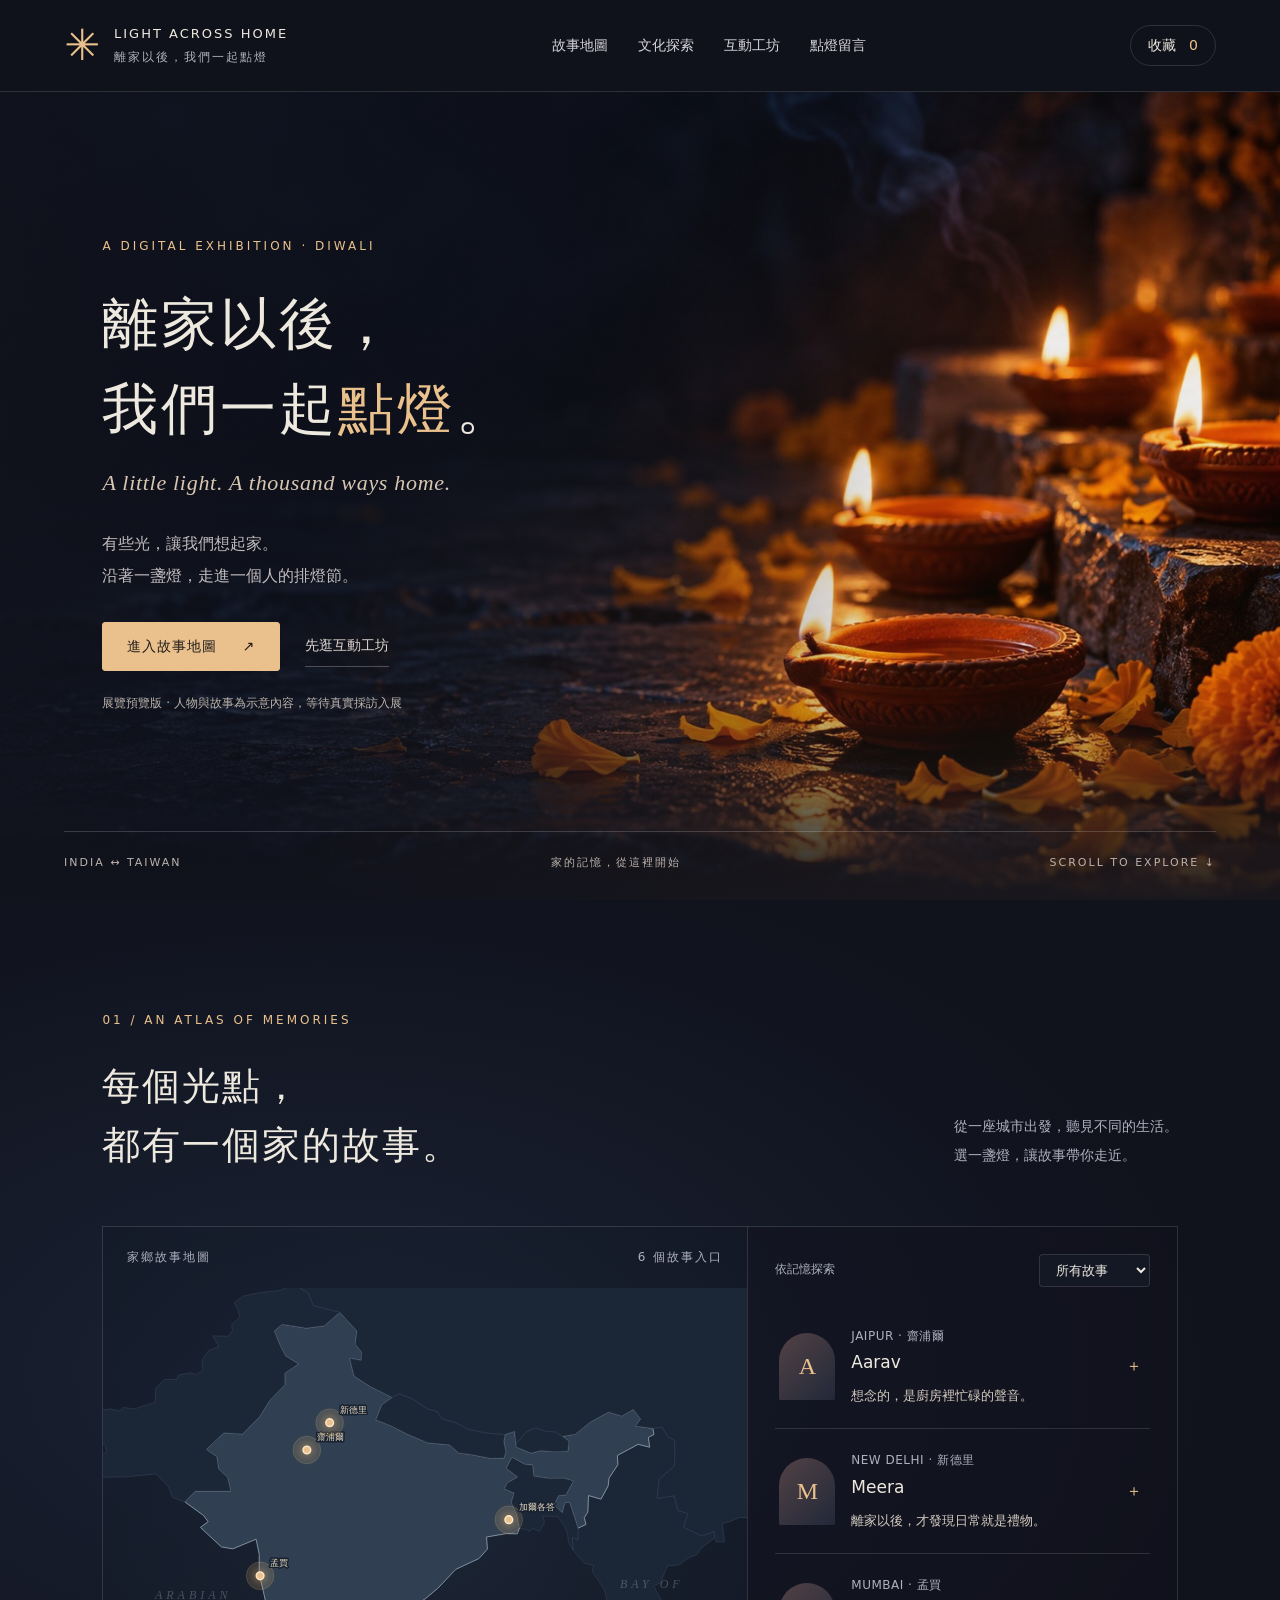
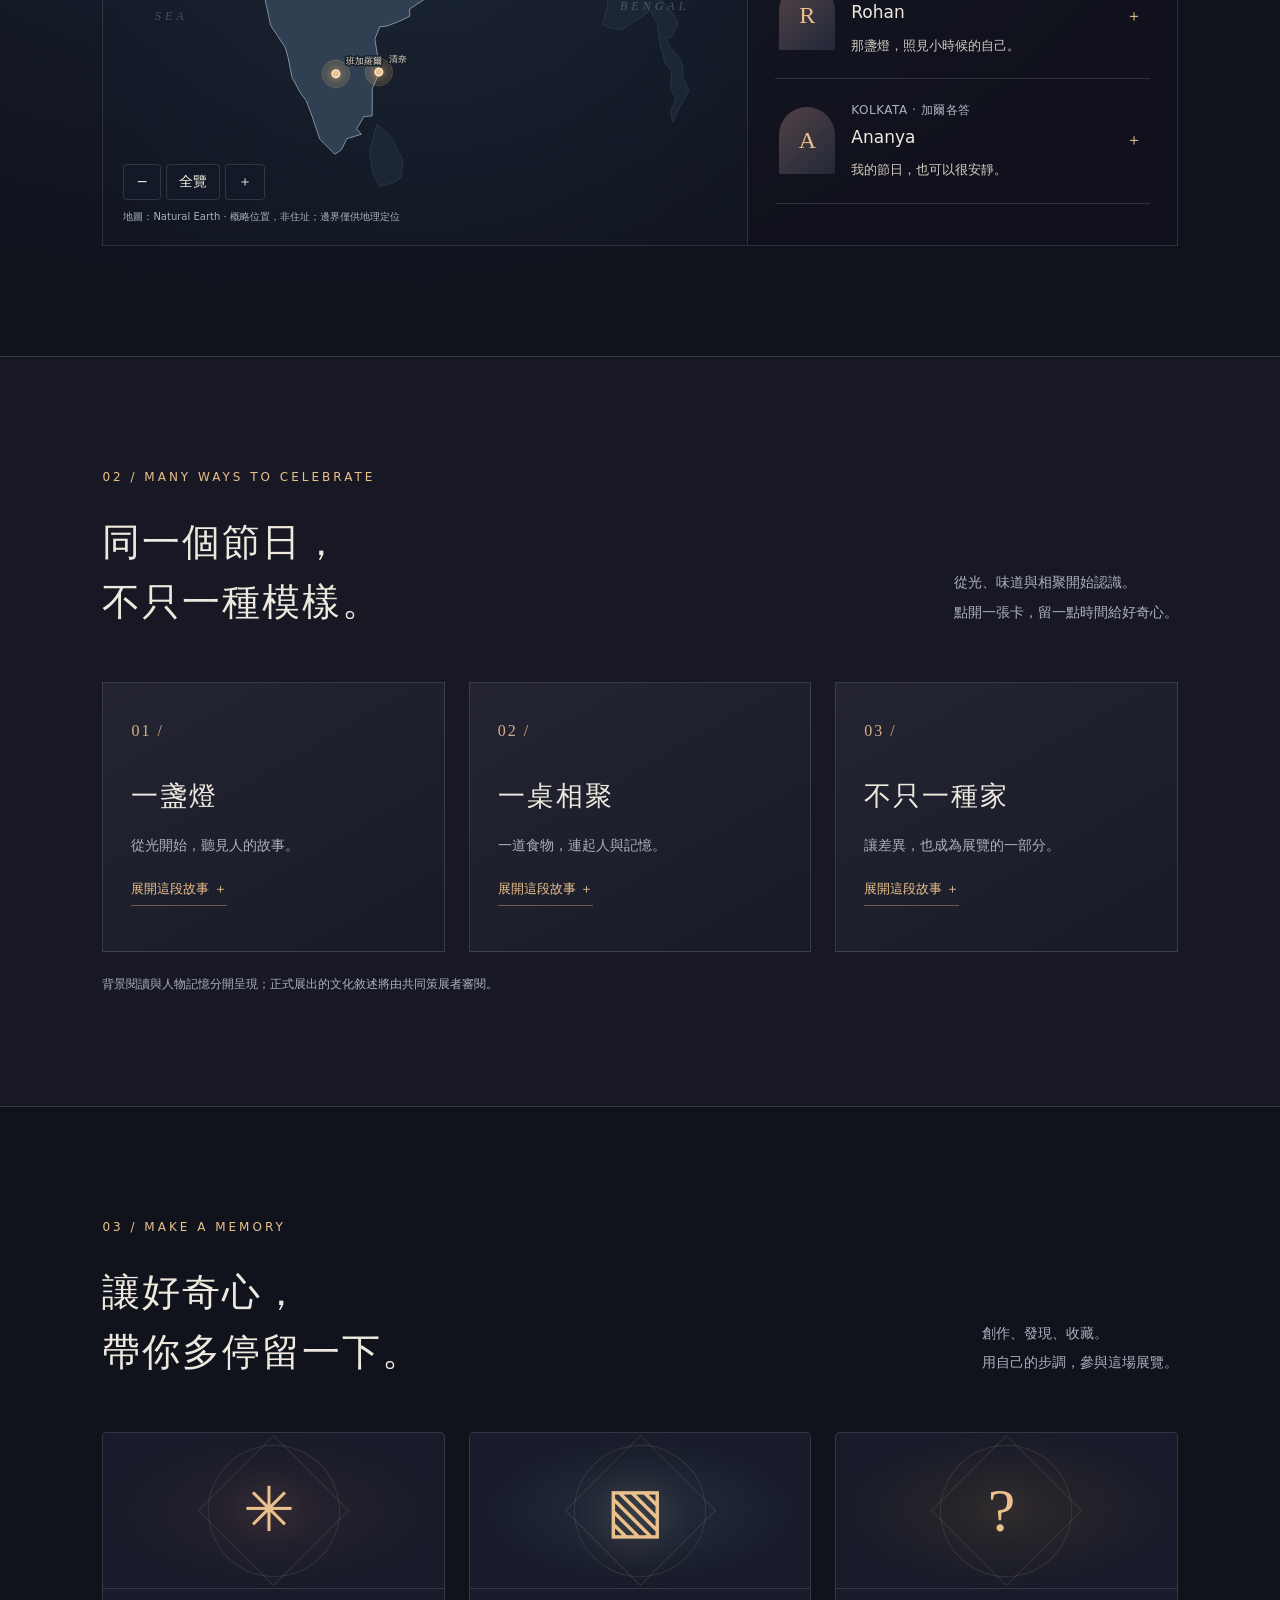
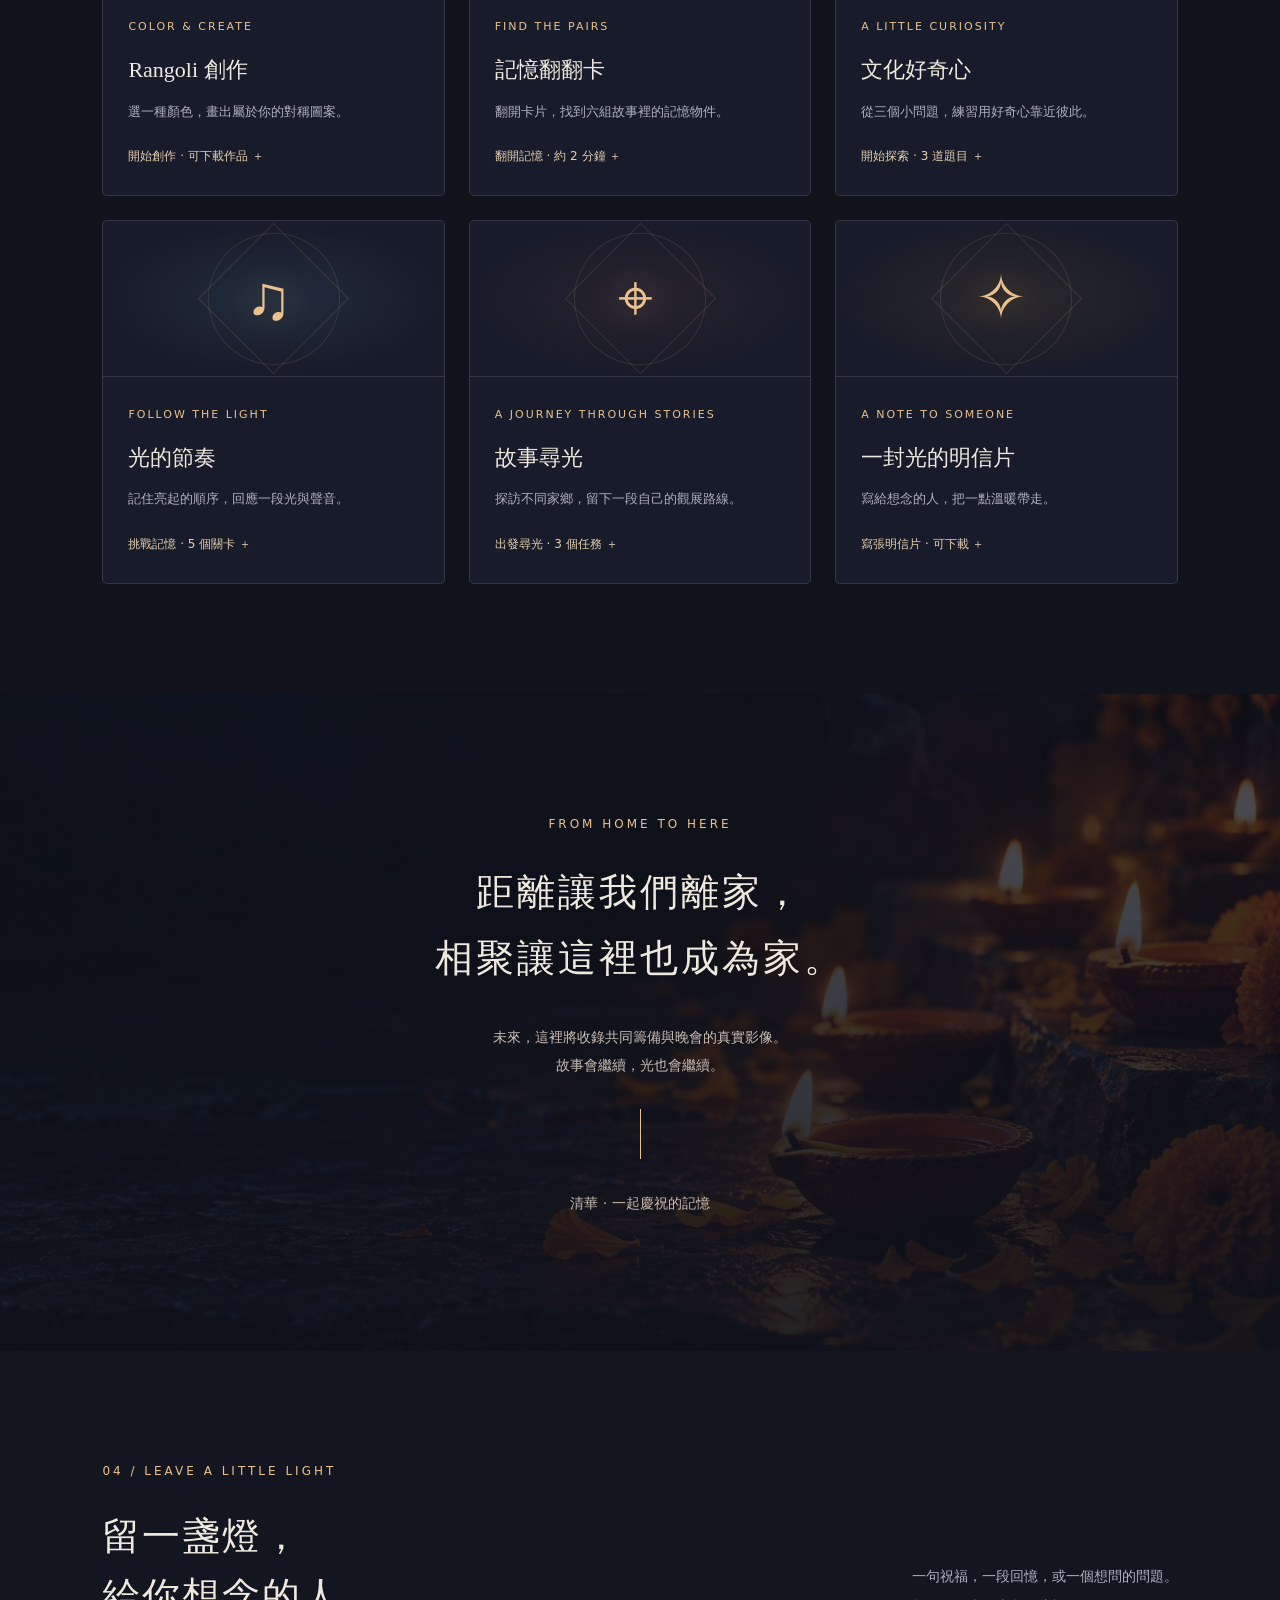
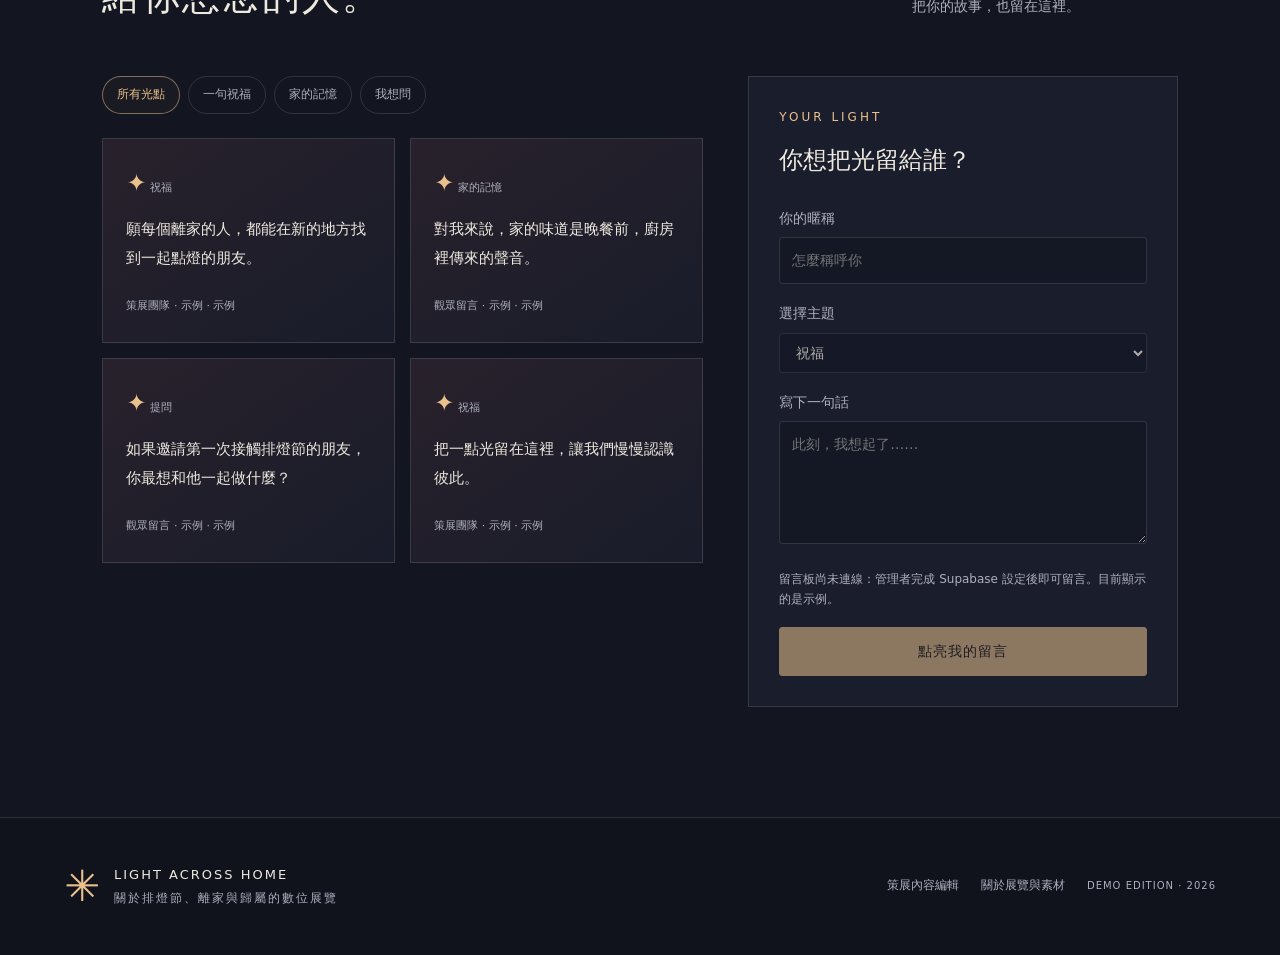
==== commit 02b1f335: "Make comment boards work with Supabase and modularize the site - Wall (04) and story-room comments n" ====
--- a/index.html
+++ b/index.html
@@ -1,38 +1,113 @@
 <!doctype html>
 <html lang="zh-Hant">
 <head>
-  <meta charset="utf-8"><meta name="viewport" content="width=device-width,initial-scale=1">
+  <meta charset="utf-8">
+  <meta name="viewport" content="width=device-width,initial-scale=1">
+  <!-- 安全政策：只允許本站的程式、Supabase 連線與 YouTube 嵌入影片 -->
+  <meta http-equiv="Content-Security-Policy" content="default-src 'self'; script-src 'self'; style-src 'self' 'unsafe-inline' https://fonts.googleapis.com; font-src https://fonts.gstatic.com; img-src 'self' data: https:; media-src 'self' https:; frame-src https://www.youtube-nocookie.com; connect-src 'self' https://*.supabase.co; object-src 'none'; base-uri 'self'; form-action 'self'">
+  <meta name="referrer" content="strict-origin-when-cross-origin">
   <title>離家以後，我們一起點燈｜Light Across Home</title>
   <meta name="description" content="從印度家鄉的記憶，走向臺灣的相聚。一場關於排燈節、離家與歸屬的互動數位展覽。">
   <meta name="theme-color" content="#10121c">
-  <link rel="icon" href="favicon.svg" type="image/svg+xml">
-  <link rel="stylesheet" href="styles.css">
+  <link rel="icon" href="assets/favicon.svg" type="image/svg+xml">
+  <link rel="stylesheet" href="css/styles.css">
 </head>
 <body>
   <a class="skip" href="#main">跳至展覽內容</a>
+
   <header class="site-header">
     <a class="brand" href="#home"><span class="brand-mark">✳</span><span>LIGHT ACROSS HOME<small>離家以後，我們一起點燈</small></span></a>
     <nav aria-label="主要導覽"><a href="#map">故事地圖</a><a href="#culture">文化探索</a><a href="#play">互動工坊</a><a href="#wall">點燈留言</a></nav>
     <button id="collection-button" class="collection-button" aria-label="開啟我的收藏">收藏 <span id="collection-count">0</span></button>
   </header>
+
   <main id="main">
+    <!-- 首頁 -->
     <section id="home" class="hero">
       <div class="hero-image" role="img" aria-label="夜色中燃起的陶製油燈；AI 生成的展覽氛圍影像"></div>
-      <div class="hero-copy"><p class="eyebrow">A DIGITAL EXHIBITION · DIWALI</p><h1>離家以後，<br>我們一起<span>點燈</span>。</h1><p class="hero-english">A little light. A thousand ways home.</p><p class="hero-intro">有些光，讓我們想起家。<br>沿著一盞燈，走進一個人的排燈節。</p><div class="hero-actions"><a class="button gold" href="#map">進入故事地圖 <span>↗</span></a><a class="quiet-link" href="#play">先逛互動工坊</a></div><p class="demo-note">展覽預覽版 · 人物與故事為示意內容，等待真實採訪入展</p></div>
+      <div class="hero-copy">
+        <p class="eyebrow">A DIGITAL EXHIBITION · DIWALI</p>
+        <h1>離家以後，<br>我們一起<span>點燈</span>。</h1>
+        <p class="hero-english">A little light. A thousand ways home.</p>
+        <p class="hero-intro">有些光，讓我們想起家。<br>沿著一盞燈，走進一個人的排燈節。</p>
+        <div class="hero-actions"><a class="button gold" href="#map">進入故事地圖 <span>↗</span></a><a class="quiet-link" href="#play">先逛互動工坊</a></div>
+        <p class="demo-note">展覽預覽版 · 人物與故事為示意內容，等待真實採訪入展</p>
+      </div>
       <div class="hero-bottom"><span>INDIA ↔ TAIWAN</span><span>家的記憶，從這裡開始</span><a href="#map">SCROLL TO EXPLORE ↓</a></div>
     </section>
+
+    <!-- 01 故事地圖（js/app/map.js、js/app/stories.js） -->
     <section id="map" class="section map-section">
       <div class="section-heading"><div><p class="eyebrow">01 / AN ATLAS OF MEMORIES</p><h2>每個光點，<br>都有一個家的故事。</h2></div><p>從一座城市出發，聽見不同的生活。<br>選一盞燈，讓故事帶你走近。</p></div>
-      <div class="map-layout"><div class="map-panel"><div class="map-topline"><span>家鄉故事地圖</span><span id="map-count"></span></div><div id="map-canvas" class="map-canvas"><svg id="india-map" viewBox="0 0 720 680" role="group" aria-label="印度家鄉互動地圖"><g id="map-geography"></g><g id="map-markers"></g></svg><span class="ocean ocean-west">ARABIAN<br>SEA</span><span class="ocean ocean-east">BAY OF<br>BENGAL</span></div><div class="map-controls"><button id="map-out" aria-label="縮小地圖">−</button><button id="map-reset">全覽</button><button id="map-in" aria-label="放大地圖">＋</button></div><p class="map-credit">地圖：Natural Earth · 概略位置，非住址；邊界僅供地理定位</p></div><aside class="map-stories"><div class="map-filter"><label for="theme-filter">依記憶探索</label><select id="theme-filter"><option value="all">所有故事</option></select></div><div id="story-list"></div></aside></div>
+      <div class="map-layout">
+        <div class="map-panel">
+          <div class="map-topline"><span>家鄉故事地圖</span><span id="map-count"></span></div>
+          <div id="map-canvas" class="map-canvas">
+            <svg id="india-map" viewBox="0 0 720 680" role="group" aria-label="印度家鄉互動地圖"><g id="map-geography"></g><g id="map-markers"></g></svg>
+            <span class="ocean ocean-west">ARABIAN<br>SEA</span><span class="ocean ocean-east">BAY OF<br>BENGAL</span>
+          </div>
+          <div class="map-controls"><button id="map-out" aria-label="縮小地圖">−</button><button id="map-reset">全覽</button><button id="map-in" aria-label="放大地圖">＋</button></div>
+          <p class="map-credit">地圖：Natural Earth · 概略位置，非住址；邊界僅供地理定位</p>
+        </div>
+        <aside class="map-stories">
+          <div class="map-filter"><label for="theme-filter">依記憶探索</label><select id="theme-filter"><option value="all">所有故事</option></select></div>
+          <div id="story-list"></div>
+        </aside>
+      </div>
     </section>
-    <section id="culture" class="section culture-section"><div class="section-heading"><div><p class="eyebrow">02 / MANY WAYS TO CELEBRATE</p><h2>同一個節日，<br>不只一種模樣。</h2></div><p>從光、味道與相聚開始認識。<br>點開一張卡，留一點時間給好奇心。</p></div><div id="culture-grid" class="culture-grid"></div><p class="section-footnote">背景閱讀與人物記憶分開呈現；正式展出的文化敘述將由共同策展者審閱。</p></section>
-    <section id="play" class="section play-section"><div class="section-heading"><div><p class="eyebrow">03 / MAKE A MEMORY</p><h2>讓好奇心，<br>帶你多停留一下。</h2></div><p>創作、發現、收藏。<br>用自己的步調，參與這場展覽。</p></div><div id="game-grid" class="game-grid"></div></section>
-    <section class="interlude"><p class="eyebrow">FROM HOME TO HERE</p><h2>距離讓我們離家，<br>相聚讓這裡也成為家。</h2><p>未來，這裡將收錄共同籌備與晚會的真實影像。<br>故事會繼續，光也會繼續。</p><span class="interlude-line"></span><p class="small">清華 · 一起慶祝的記憶</p></section>
-    <section id="wall" class="section wall-section"><div class="section-heading"><div><p class="eyebrow">04 / LEAVE A LITTLE LIGHT</p><h2>留一盞燈，<br>給你想念的人。</h2></div><p>一句祝福，一段回憶，或一個想問的問題。<br>把你的故事，也留在這裡。</p></div><div class="wall-layout"><div><div class="wall-tabs" role="group" aria-label="留言主題"><button class="active" data-wall="all">所有光點</button><button data-wall="祝福">一句祝福</button><button data-wall="家的記憶">家的記憶</button><button data-wall="提問">我想問</button></div><div id="messages" class="messages"></div></div><form id="message-form" class="message-form"><p class="eyebrow">YOUR LIGHT</p><h3>你想把光留給誰？</h3><label>你的暱稱<input name="name" maxlength="24" required placeholder="怎麼稱呼你"></label><label>選擇主題<select name="topic"><option>祝福</option><option>家的記憶</option><option>提問</option></select></label><label>寫下一句話<textarea name="message" maxlength="300" rows="4" required placeholder="此刻，我想起了……"></textarea></label><p class="storage-note">Demo 留言只保存在這個瀏覽器，不會公開給其他人。</p><button class="button gold" type="submit">點亮我的留言</button></form></div><div id="public-comments"></div></section>
+
+    <!-- 02 文化探索（js/app/culture.js） -->
+    <section id="culture" class="section culture-section">
+      <div class="section-heading"><div><p class="eyebrow">02 / MANY WAYS TO CELEBRATE</p><h2>同一個節日，<br>不只一種模樣。</h2></div><p>從光、味道與相聚開始認識。<br>點開一張卡，留一點時間給好奇心。</p></div>
+      <div id="culture-grid" class="culture-grid"></div>
+      <p class="section-footnote">背景閱讀與人物記憶分開呈現；正式展出的文化敘述將由共同策展者審閱。</p>
+    </section>
+
+    <!-- 03 互動工坊（js/games/） -->
+    <section id="play" class="section play-section">
+      <div class="section-heading"><div><p class="eyebrow">03 / MAKE A MEMORY</p><h2>讓好奇心，<br>帶你多停留一下。</h2></div><p>創作、發現、收藏。<br>用自己的步調，參與這場展覽。</p></div>
+      <div id="game-grid" class="game-grid"></div>
+    </section>
+
+    <section class="interlude">
+      <p class="eyebrow">FROM HOME TO HERE</p>
+      <h2>距離讓我們離家，<br>相聚讓這裡也成為家。</h2>
+      <p>未來，這裡將收錄共同籌備與晚會的真實影像。<br>故事會繼續，光也會繼續。</p>
+      <span class="interlude-line"></span>
+      <p class="small">清華 · 一起慶祝的記憶</p>
+    </section>
+
+    <!-- 04 點燈留言（js/app/wall.js，資料存在 Supabase） -->
+    <section id="wall" class="section wall-section">
+      <div class="section-heading"><div><p class="eyebrow">04 / LEAVE A LITTLE LIGHT</p><h2>留一盞燈，<br>給你想念的人。</h2></div><p>一句祝福，一段回憶，或一個想問的問題。<br>把你的故事，也留在這裡。</p></div>
+      <div class="wall-layout">
+        <div>
+          <div class="wall-tabs" role="group" aria-label="留言主題"><button class="active" data-wall="all">所有光點</button><button data-wall="祝福">一句祝福</button><button data-wall="家的記憶">家的記憶</button><button data-wall="提問">我想問</button></div>
+          <div id="messages" class="messages" aria-live="polite"></div>
+        </div>
+        <form id="message-form" class="message-form">
+          <p class="eyebrow">YOUR LIGHT</p>
+          <h3>你想把光留給誰？</h3>
+          <label>你的暱稱<input name="name" maxlength="24" required placeholder="怎麼稱呼你"></label>
+          <label>選擇主題<select name="topic"><option>祝福</option><option>家的記憶</option><option>提問</option></select></label>
+          <label>寫下一句話<textarea name="message" maxlength="300" rows="4" required placeholder="此刻，我想起了……"></textarea></label>
+          <label class="hp-field" aria-hidden="true">請勿填寫<input name="website" tabindex="-1" autocomplete="off"></label>
+          <p class="storage-note">留言會立即公開，請勿留下電話、地址等個人資料。看到不當留言可按「檢舉」。</p>
+          <button class="button gold" type="submit">點亮我的留言</button>
+        </form>
+      </div>
+    </section>
   </main>
-  <footer><a class="brand" href="#home"><span class="brand-mark">✳</span><span>LIGHT ACROSS HOME<small>關於排燈節、離家與歸屬的數位展覽</small></span></a><div><a href="editor.html">策展內容編輯</a><button class="text-button" id="about-button">關於展覽與素材</button><span>DEMO EDITION · 2026</span></div></footer>
+
+  <footer>
+    <a class="brand" href="#home"><span class="brand-mark">✳</span><span>LIGHT ACROSS HOME<small>關於排燈節、離家與歸屬的數位展覽</small></span></a>
+    <div><a href="editor.html">策展內容編輯</a><button class="text-button" id="about-button">關於展覽與素材</button><span>DEMO EDITION · 2026</span></div>
+  </footer>
+
   <dialog id="story-dialog" class="story-dialog"><button class="dialog-close" aria-label="關閉人物故事">×</button><div id="story-content"></div></dialog>
   <dialog id="activity-dialog" class="activity-dialog"><button class="dialog-close" aria-label="關閉互動視窗">×</button><div id="activity-content"></div></dialog>
   <div id="toast" role="status" aria-live="polite"></div>
-  <script type="module" src="app.js"></script>
-</body></html>
+
+  <script type="module" src="js/app/main.js"></script>
+</body>
+</html>
--- a/css/styles.css
+++ b/css/styles.css
@@ -0,0 +1,1568 @@
+@import url("https://fonts.googleapis.com/css2?family=Noto+Sans+TC:wght@400;500;600&family=Noto+Serif+TC:wght@400;500;600&display=swap");
+[hidden] {
+  display: none !important;
+}
+:root {
+  color-scheme: dark;
+  --bg: #10121c;
+  --surface: #171b29;
+  --panel: #1c2030;
+  --text: #eee9df;
+  --muted: #afb0bf;
+  --gold: #eac18c;
+  --line: #ffffff20;
+  --serif: "Noto Serif TC", Georgia, serif;
+  --sans: "Noto Sans TC", system-ui, sans-serif;
+}
+* {
+  box-sizing: border-box;
+}
+html {
+  scroll-behavior: smooth;
+  scroll-padding-top: 95px;
+}
+body {
+  margin: 0;
+  background: var(--bg);
+  color: var(--text);
+  font-family: var(--sans);
+  font-size: 16px;
+  line-height: 1.8;
+}
+button,
+input,
+textarea,
+select {
+  font: inherit;
+}
+a {
+  color: inherit;
+  text-decoration: none;
+}
+button,
+a,
+input,
+select,
+textarea {
+  touch-action: manipulation;
+}
+button {
+  cursor: pointer;
+}
+button {
+  color: inherit;
+}
+button:disabled {
+  cursor: default;
+  opacity: 0.55;
+}
+button:focus-visible,
+a:focus-visible,
+input:focus-visible,
+textarea:focus-visible,
+select:focus-visible,
+summary:focus-visible {
+  outline: 2px solid var(--gold);
+  outline-offset: 5px;
+}
+button,
+input,
+textarea,
+select {
+  border: 1px solid var(--line);
+  border-radius: 4px;
+  background: #141825;
+}
+input,
+textarea,
+select {
+  padding: 10px 12px;
+  color: var(--text);
+  width: 100%;
+}
+textarea {
+  resize: vertical;
+}
+label {
+  display: block;
+  font-size: 14px;
+  color: var(--muted);
+}
+label input,
+label textarea,
+label select {
+  margin-top: 6px;
+}
+button {
+  padding: 8px 16px;
+}
+.skip {
+  position: fixed;
+  left: 12px;
+  top: -80px;
+  z-index: 100;
+  background: var(--gold);
+  color: var(--bg);
+  padding: 12px;
+}
+.skip:focus {
+  top: 10px;
+}
+.site-header {
+  height: 92px;
+  padding: 0 5%;
+  display: flex;
+  align-items: center;
+  justify-content: space-between;
+  gap: 24px;
+  border-bottom: 1px solid var(--line);
+  background: #10121cf5;
+  position: relative;
+  z-index: 5;
+}
+.brand {
+  display: flex;
+  align-items: center;
+  gap: 12px;
+  font-size: 13px;
+  letter-spacing: 2px;
+  font-weight: 500;
+}
+.brand small {
+  display: block;
+  font-size: 12px;
+  letter-spacing: 2px;
+  font-weight: 400;
+  color: var(--muted);
+  margin-top: 2px;
+}
+.brand-mark {
+  font-size: 43px;
+  color: var(--gold);
+  line-height: 1;
+}
+.site-header nav {
+  display: flex;
+  gap: 30px;
+  font-size: 14px;
+  color: #d6d4dc;
+}
+.site-header nav a:hover {
+  color: var(--gold);
+}
+.collection-button {
+  background: none;
+  font-size: 14px;
+  border-radius: 30px;
+  padding: 7px 17px;
+  white-space: nowrap;
+}
+.collection-button span {
+  color: var(--gold);
+  margin-left: 9px;
+}
+.hero {
+  min-height: 700px;
+  height: calc(100svh - 92px);
+  max-height: 940px;
+  position: relative;
+  isolation: isolate;
+  padding: 75px 8% 105px;
+  display: flex;
+  align-items: center;
+  overflow: hidden;
+}
+.hero-image {
+  position: absolute;
+  inset: 0;
+  background:
+    linear-gradient(90deg, #10121cf0 0%, #10121ca6 37%, #10121c10 70%),
+    linear-gradient(0deg, #10121c 0%, transparent 25%),
+    url("../assets/hero.jpg") center/cover;
+  z-index: -2;
+}
+.hero:after {
+  content: "";
+  position: absolute;
+  inset: 0;
+  background: radial-gradient(ellipse at 80% 80%, #cc812b12, transparent 55%);
+  z-index: -1;
+}
+.eyebrow {
+  font-size: 12px;
+  font-weight: 500;
+  letter-spacing: 3px;
+  color: var(--gold);
+  margin: 0 0 25px;
+}
+h1,
+h2,
+h3,
+p {
+  margin-top: 0;
+}
+h1,
+h2,
+h3 {
+  font-family: var(--serif);
+  font-weight: 500;
+}
+h1 {
+  font-size: clamp(42px, 4.4vw, 72px);
+  line-height: 1.5;
+  letter-spacing: 3px;
+  margin-bottom: 12px;
+}
+h1 span {
+  color: var(--gold);
+}
+.hero-english {
+  font-family: Georgia, serif;
+  font-style: italic;
+  font-size: 22px;
+  color: #d7c6b1;
+  letter-spacing: 0.7px;
+  margin-bottom: 25px;
+}
+.hero-intro {
+  font-size: 16px;
+  color: #c2bcc0;
+  line-height: 2;
+}
+.hero-actions {
+  display: flex;
+  gap: 25px;
+  align-items: center;
+  margin: 30px 0 22px;
+}
+.button {
+  display: inline-flex;
+  justify-content: center;
+  align-items: center;
+  gap: 25px;
+  min-height: 49px;
+  padding: 11px 24px;
+  border: 1px solid var(--line);
+  border-radius: 3px;
+  font-size: 14px;
+  letter-spacing: 1px;
+  transition:
+    background 0.2s,
+    transform 0.2s;
+}
+.button:hover {
+  transform: translateY(-2px);
+}
+.gold {
+  background: var(--gold);
+  color: #211c1a;
+  border-color: var(--gold);
+}
+.gold:hover {
+  background: #f7d8ad;
+}
+.quiet-link {
+  font-size: 14px;
+  border-bottom: 1px solid #ffffff40;
+  padding: 8px 0;
+  color: #ddd6ce;
+}
+.demo-note {
+  font-size: 12px;
+  color: #bdb4ac;
+  max-width: 450px;
+}
+.hero-bottom {
+  position: absolute;
+  bottom: 27px;
+  left: 5%;
+  right: 5%;
+  display: flex;
+  justify-content: space-between;
+  border-top: 1px solid #ffffff2b;
+  padding-top: 21px;
+  font-size: 11px;
+  letter-spacing: 2px;
+  color: #bbb2ac;
+}
+.section {
+  padding: 110px 8%;
+  scroll-margin-top: 0;
+}
+.section-heading {
+  display: flex;
+  justify-content: space-between;
+  align-items: end;
+  gap: 30px;
+  margin-bottom: 50px;
+}
+.section-heading h2 {
+  font-size: clamp(32px, 3vw, 46px);
+  line-height: 1.55;
+  letter-spacing: 2px;
+  margin: 0;
+}
+.section-heading > p {
+  font-size: 14px;
+  color: var(--muted);
+  line-height: 2.1;
+  margin-bottom: 5px;
+}
+.map-section {
+  background: radial-gradient(ellipse at 25% 45%, #1a2234 0, transparent 65%);
+}
+.map-layout {
+  display: grid;
+  grid-template-columns: 1.5fr 1fr;
+  border: 1px solid var(--line);
+  min-height: 620px;
+}
+.map-panel {
+  position: relative;
+  overflow: hidden;
+  background: radial-gradient(ellipse, #202d3d75, #10172380);
+}
+.map-topline {
+  padding: 20px 24px;
+  display: flex;
+  justify-content: space-between;
+  font-size: 12px;
+  letter-spacing: 2px;
+  color: var(--muted);
+}
+.map-canvas {
+  height: 520px;
+  position: relative;
+}
+.map-canvas svg {
+  height: 100%;
+  width: 100%;
+  overflow: hidden;
+}
+.map-canvas path {
+  vector-effect: non-scaling-stroke;
+}
+.map-marker {
+  cursor: pointer;
+}
+.map-marker .pulse {
+  fill: #e9bd7922;
+  stroke: #e9bd7940;
+  stroke-width: 1;
+}
+.map-marker .core {
+  fill: #eac18c;
+  stroke: #fbe6c9;
+  stroke-width: 2;
+  filter: drop-shadow(0 0 7px #e7af63);
+}
+.map-marker text {
+  fill: #e6d7c0;
+  font-size: 12px;
+  font-family: var(--sans);
+  paint-order: stroke;
+  stroke: #162130;
+  stroke-width: 4px;
+  stroke-linejoin: round;
+}
+.map-marker:hover .core,
+.map-marker:focus .core {
+  fill: white;
+  r: 9;
+}
+.map-marker.active .pulse {
+  fill: #e9bd7940;
+}
+.map-marker:focus {
+  outline: none;
+}
+.ocean {
+  position: absolute;
+  pointer-events: none;
+  font-family: Georgia, serif;
+  font-style: italic;
+  font-size: 12px;
+  line-height: 1.8;
+  letter-spacing: 4px;
+  color: #b9c0cf50;
+}
+.ocean-west {
+  left: 8%;
+  top: 57%;
+}
+.ocean-east {
+  right: 9%;
+  top: 55%;
+}
+.map-controls {
+  position: absolute;
+  left: 20px;
+  bottom: 45px;
+  display: flex;
+  gap: 5px;
+}
+.map-controls button {
+  background: #141a28d9;
+  font-size: 14px;
+  padding: 4px 12px;
+}
+.map-credit {
+  font-size: 10px;
+  color: #a6b2c0;
+  padding: 0 20px;
+  margin: 0 0 14px;
+}
+.map-stories {
+  padding: 27px;
+  border-left: 1px solid var(--line);
+  background: #10121c70;
+}
+.map-filter {
+  display: flex;
+  align-items: center;
+  gap: 20px;
+  justify-content: space-between;
+  margin-bottom: 18px;
+}
+.map-filter label {
+  white-space: nowrap;
+  font-size: 12px;
+}
+.map-filter select {
+  width: auto;
+  font-size: 13px;
+  padding: 7px 12px;
+}
+#story-list {
+  max-height: 507px;
+  overflow: auto;
+  scrollbar-width: thin;
+  scrollbar-color: #4d4550 transparent;
+}
+.story-card {
+  width: 100%;
+  text-align: left;
+  display: grid;
+  grid-template-columns: 56px 1fr 20px;
+  gap: 16px;
+  padding: 21px 4px;
+  background: transparent;
+  border: 0;
+  border-bottom: 1px solid var(--line);
+  border-radius: 0;
+  align-items: center;
+}
+.story-card:hover,
+.story-card.active {
+  background: #eac18c08;
+}
+.portrait-letter {
+  display: flex;
+  align-items: center;
+  justify-content: center;
+  width: 56px;
+  height: 67px;
+  background: linear-gradient(135deg, #524245, #222839);
+  font-family: var(--serif);
+  font-size: 24px;
+  color: #eac18c;
+  border-radius: 40px 40px 2px 2px;
+  overflow: hidden;
+}
+.portrait-letter img {
+  width: 100%;
+  height: 100%;
+  object-fit: cover;
+}
+.story-card strong {
+  font-weight: 400;
+  font-size: 17px;
+}
+.story-card small {
+  display: block;
+  color: var(--muted);
+  font-size: 12px;
+  letter-spacing: 0.5px;
+}
+.story-card p {
+  margin: 6px 0 0;
+  font-size: 13px;
+  color: #d5cbc0;
+}
+.story-card .card-open {
+  color: var(--gold);
+}
+.culture-section {
+  background: #171823;
+  border-top: 1px solid var(--line);
+  border-bottom: 1px solid var(--line);
+}
+.culture-grid {
+  display: grid;
+  grid-template-columns: repeat(3, 1fr);
+  gap: 24px;
+}
+.culture-card {
+  padding: 34px 28px;
+  border: 1px solid var(--line);
+  min-height: 270px;
+  background: linear-gradient(150deg, #242433, #181b27);
+  position: relative;
+}
+.culture-card .number {
+  font-family: Georgia, serif;
+  color: #d5af82;
+  font-size: 16px;
+  letter-spacing: 2px;
+}
+.culture-card h3 {
+  font-size: 27px;
+  letter-spacing: 2px;
+  margin: 26px 0 12px;
+}
+.culture-card p {
+  font-size: 14px;
+  color: var(--muted);
+}
+.culture-card button {
+  border: 0;
+  border-bottom: 1px solid #d1ab7d70;
+  border-radius: 0;
+  background: none;
+  padding: 5px 0;
+  font-size: 13px;
+  color: var(--gold);
+}
+.section-footnote {
+  font-size: 12px;
+  color: var(--muted);
+  margin: 22px 0 0;
+}
+.game-grid {
+  display: grid;
+  grid-template-columns: repeat(3, 1fr);
+  gap: 24px;
+}
+.game-card {
+  padding: 0;
+  text-align: left;
+  overflow: hidden;
+  border: 1px solid var(--line);
+  background: #181b29;
+  border-radius: 5px;
+  transition:
+    transform 0.2s,
+    border-color 0.2s;
+}
+.game-card:hover {
+  transform: translateY(-5px);
+  border-color: #eac18c70;
+}
+.game-art {
+  height: 155px;
+  display: flex;
+  align-items: center;
+  justify-content: center;
+  position: relative;
+  overflow: hidden;
+  background: radial-gradient(ellipse, #5c3b4340, transparent 70%);
+}
+.game-art span {
+  font-family: Georgia, serif;
+  font-size: 62px;
+  letter-spacing: 10px;
+  color: var(--gold);
+  text-shadow: 0 0 40px #f8c17b55;
+}
+.game-art:before {
+  content: "";
+  width: 130px;
+  height: 130px;
+  position: absolute;
+  border: 1px solid #eac18c20;
+  border-radius: 50%;
+  transform: rotate(30deg);
+}
+.game-art:after {
+  content: "";
+  width: 105px;
+  height: 105px;
+  position: absolute;
+  border: 1px solid #eac18c20;
+  transform: rotate(45deg);
+}
+.game-card:nth-child(2n) .game-art {
+  background: radial-gradient(ellipse, #36526855, transparent 70%);
+}
+.game-card:nth-child(3n) .game-art {
+  background: radial-gradient(ellipse, #68523240, transparent 70%);
+}
+.game-copy {
+  padding: 22px 25px 25px;
+  border-top: 1px solid var(--line);
+}
+.game-copy .game-meta {
+  font-size: 11px;
+  letter-spacing: 2px;
+  color: var(--gold);
+}
+.game-copy h3 {
+  font-size: 22px;
+  margin: 10px 0;
+}
+.game-copy p {
+  font-size: 13px;
+  color: var(--muted);
+  margin-bottom: 18px;
+}
+.game-copy .game-action {
+  font-size: 12px;
+  color: #e5cfb0;
+}
+.interlude {
+  text-align: center;
+  padding: 120px 25px;
+  background:
+    linear-gradient(#10121cbb, #10121ceb),
+    url("../assets/hero.jpg") center 72% / cover;
+}
+.interlude h2 {
+  font-size: clamp(30px, 3vw, 46px);
+  line-height: 1.7;
+  letter-spacing: 3px;
+}
+.interlude p:not(.eyebrow) {
+  font-size: 14px;
+  color: #c7bdb3;
+  line-height: 2;
+}
+.interlude-line {
+  height: 50px;
+  width: 1px;
+  background: var(--gold);
+  display: block;
+  margin: 30px auto;
+}
+.interlude .small {
+  font-size: 12px;
+}
+.wall-section {
+  background: #131520;
+}
+.wall-layout {
+  display: grid;
+  grid-template-columns: 1.4fr 1fr;
+  gap: 45px;
+}
+.wall-tabs {
+  display: flex;
+  gap: 8px;
+  flex-wrap: wrap;
+  margin-bottom: 24px;
+}
+.wall-tabs button {
+  font-size: 12px;
+  background: none;
+  border-radius: 30px;
+  padding: 7px 14px;
+  color: var(--muted);
+}
+.wall-tabs button.active {
+  color: var(--gold);
+  border-color: #eac18c80;
+  background: #eac18c08;
+}
+.messages {
+  display: grid;
+  grid-template-columns: 1fr 1fr;
+  gap: 15px;
+}
+.message {
+  border: 1px solid var(--line);
+  padding: 23px;
+  background: linear-gradient(145deg, #28212b, #191c2a);
+  overflow-wrap: anywhere;
+}
+.message .spark {
+  color: var(--gold);
+  font-size: 24px;
+}
+.message p {
+  font-family: var(--serif);
+  font-size: 15px;
+  line-height: 1.9;
+  margin: 10px 0 18px;
+}
+.message small {
+  font-size: 11px;
+  color: var(--muted);
+}
+.message button {
+  font-size: 11px;
+  padding: 2px 8px;
+  background: none;
+  float: right;
+}
+.message-form {
+  padding: 30px;
+  background: #1a1d2c;
+  border: 1px solid var(--line);
+  align-self: start;
+}
+.message-form h3 {
+  font-size: 24px;
+  margin-bottom: 24px;
+}
+.message-form label {
+  margin-bottom: 17px;
+}
+.storage-note {
+  font-size: 12px;
+  color: var(--muted);
+  line-height: 1.7;
+}
+.message-form .button {
+  width: 100%;
+  margin-top: 5px;
+}
+.message-form .eyebrow {
+  margin-bottom: 10px;
+}
+footer {
+  border-top: 1px solid var(--line);
+  padding: 45px 5%;
+  display: flex;
+  justify-content: space-between;
+  align-items: center;
+  gap: 30px;
+}
+footer > div {
+  display: flex;
+  gap: 22px;
+  align-items: center;
+  font-size: 12px;
+  color: var(--muted);
+}
+footer > div > span {
+  font-size: 10px;
+  letter-spacing: 1px;
+}
+.text-button {
+  padding: 0;
+  border: 0;
+  background: none;
+  font-size: inherit;
+  color: inherit;
+}
+dialog {
+  color: var(--text);
+  border: 1px solid #8b735655;
+  background: #141723;
+  border-radius: 7px;
+  padding: 0;
+  max-height: 90svh;
+  scrollbar-width: thin;
+  scrollbar-color: #5a4950 transparent;
+  width: min(1000px, calc(100% - 32px));
+}
+dialog::backdrop {
+  background: #050810d9;
+  backdrop-filter: blur(8px);
+}
+.dialog-close {
+  position: sticky;
+  top: 15px;
+  margin: 15px 15px -60px auto;
+  display: block;
+  z-index: 4;
+  border-radius: 50%;
+  width: 42px;
+  height: 42px;
+  padding: 0;
+  background: #111724;
+  font-size: 25px;
+}
+.story-head {
+  padding: 60px 7% 35px;
+  background: radial-gradient(ellipse at 95% 0, #77544060, transparent 70%);
+}
+.story-head h2 {
+  font-size: 40px;
+  line-height: 1.5;
+  margin-bottom: 15px;
+}
+.story-head .eyebrow {
+  margin-bottom: 17px;
+}
+.story-head blockquote {
+  margin: 20px 0;
+  font-family: var(--serif);
+  font-size: 23px;
+  color: var(--gold);
+}
+.story-head .story-meta {
+  color: var(--muted);
+  font-size: 14px;
+}
+.story-body {
+  padding: 0 7% 50px;
+}
+.story-hero-image {
+  max-height: 360px;
+  width: 100%;
+  object-fit: cover;
+  border-radius: 3px;
+  margin-bottom: 24px;
+}
+.story-body h3 {
+  font-size: 25px;
+  margin-top: 35px;
+}
+.story-body p {
+  color: #c9c7cd;
+  white-space: pre-line;
+  font-size: 15px;
+}
+.video-placeholder {
+  border: 1px dashed #ffffff35;
+  min-height: 170px;
+  display: flex;
+  align-items: center;
+  justify-content: center;
+  text-align: center;
+  background: #0e131e;
+  padding: 25px;
+}
+.video-placeholder p {
+  margin: 0;
+  font-size: 14px;
+  color: var(--muted);
+}
+.story-body video,
+.story-body iframe {
+  width: 100%;
+  aspect-ratio: 16/9;
+  border: 0;
+  background: #080c14;
+}
+.story-gallery {
+  display: grid;
+  grid-template-columns: repeat(3, 1fr);
+  gap: 15px;
+}
+.story-gallery figure {
+  margin: 0;
+}
+.story-gallery img {
+  width: 100%;
+  height: 150px;
+  object-fit: cover;
+}
+.story-gallery figcaption {
+  font-size: 12px;
+  color: var(--muted);
+}
+.memory-items {
+  display: grid;
+  grid-template-columns: repeat(3, 1fr);
+  gap: 15px;
+}
+.memory-items details {
+  border: 1px solid var(--line);
+  padding: 17px;
+  background: #1c2030;
+}
+.memory-items summary {
+  cursor: pointer;
+  color: var(--gold);
+  font-size: 15px;
+}
+.memory-items p {
+  font-size: 13px;
+  margin: 12px 0 0;
+}
+.story-actions {
+  display: flex;
+  gap: 12px;
+  flex-wrap: wrap;
+  margin: 20px 0;
+}
+.story-comments form {
+  display: grid;
+  grid-template-columns: 1fr;
+  gap: 12px;
+  max-width: 600px;
+}
+.story-comments article {
+  padding: 16px 0;
+  border-bottom: 1px solid var(--line);
+}
+.story-comments article p {
+  margin: 4px 0;
+}
+.story-comments small {
+  color: var(--muted);
+}
+.activity-dialog {
+  width: min(780px, calc(100% - 24px));
+}
+.activity-inner {
+  padding: 50px 7%;
+}
+.activity-inner h2 {
+  font-size: 32px;
+  margin-bottom: 12px;
+}
+.activity-inner > p {
+  color: var(--muted);
+  font-size: 14px;
+}
+.activity-inner a {
+  color: var(--gold);
+  text-decoration: underline;
+}
+.activity-inner .eyebrow {
+  color: var(--gold);
+}
+.activity-toolbar {
+  display: flex;
+  align-items: center;
+  gap: 12px;
+  flex-wrap: wrap;
+  margin: 20px 0;
+}
+.activity-toolbar label {
+  display: flex;
+  align-items: center;
+  gap: 8px;
+}
+.activity-toolbar input[type="color"] {
+  width: 44px;
+  height: 40px;
+  padding: 3px;
+}
+.activity-toolbar select {
+  width: auto;
+}
+.rangoli-canvas {
+  display: block;
+  max-width: 100%;
+  width: 460px;
+  height: auto;
+  margin: auto;
+  border: 1px solid var(--line);
+  border-radius: 50%;
+  background: #121823;
+}
+.rangoli-canvas .tile {
+  cursor: pointer;
+  transition: fill 0.15s;
+}
+.rangoli-canvas .tile:hover {
+  stroke: white;
+  stroke-width: 2;
+}
+.memory-board {
+  display: grid;
+  grid-template-columns: repeat(4, 1fr);
+  gap: 12px;
+}
+.memory-tile {
+  height: 94px;
+  background: #23263a;
+  color: var(--gold);
+  font-size: 22px;
+}
+.memory-tile.revealed {
+  background: #3a3040;
+}
+.memory-tile.matched {
+  background: #35453f;
+  border-color: #acc9b5;
+  color: #e3f2e8;
+}
+.game-status {
+  font-size: 14px;
+  color: var(--gold) !important;
+  min-height: 25px;
+  margin: 17px 0;
+}
+.question-options {
+  display: grid;
+  gap: 12px;
+  margin: 25px 0;
+}
+.question-options button {
+  text-align: left;
+  padding: 15px;
+}
+.question-options button.correct {
+  border-color: #9fc2a0;
+  background: #254035;
+}
+.question-options button.wrong {
+  border-color: #c19b8e;
+  background: #453131;
+}
+.sound-pads {
+  display: grid;
+  grid-template-columns: repeat(4, 1fr);
+  gap: 12px;
+}
+.sound-pads button {
+  height: 115px;
+  font-size: 28px;
+  background: #30293e;
+}
+.sound-pads button.lit {
+  background: var(--gold);
+  color: var(--bg);
+  box-shadow: 0 0 30px #eac18c50;
+}
+.hunt-list {
+  list-style: none;
+  padding: 0;
+}
+.hunt-list li {
+  padding: 20px 0;
+  border-bottom: 1px solid var(--line);
+  display: flex;
+  justify-content: space-between;
+  gap: 20px;
+}
+.hunt-list span {
+  font-size: 14px;
+  color: var(--muted);
+}
+.postcard-preview {
+  padding: 42px 25px;
+  text-align: center;
+  background: radial-gradient(ellipse at bottom, #72503a, #171e31 70%);
+  border: 1px solid #eac18c66;
+  margin: 20px 0;
+  overflow-wrap: anywhere;
+}
+.postcard-preview h3 {
+  color: var(--gold);
+  font-size: 25px;
+}
+.postcard-preview p {
+  font-family: var(--serif);
+  font-size: 20px;
+  white-space: pre-line;
+}
+.postcard-preview small {
+  color: var(--muted);
+}
+#toast {
+  position: fixed;
+  bottom: 28px;
+  left: 50%;
+  transform: translateX(-50%) translateY(100px);
+  opacity: 0;
+  background: #eac18c;
+  color: #191724;
+  padding: 12px 25px;
+  border-radius: 5px;
+  font-size: 14px;
+  z-index: 100;
+  transition: 0.25s;
+  max-width: 90%;
+  text-align: center;
+}
+#toast.show {
+  transform: translateX(-50%) translateY(0);
+  opacity: 1;
+}
+.empty-state {
+  color: var(--muted);
+  font-size: 14px;
+  padding: 25px 0;
+}
+.badge {
+  display: inline-block;
+  font-size: 11px;
+  letter-spacing: 1px;
+  color: var(--gold);
+  border: 1px solid #eac18c50;
+  border-radius: 3px;
+  padding: 3px 8px;
+  margin: 0 8px 12px 0;
+}
+.editor-shell {
+  max-width: 1100px;
+  margin: auto;
+  padding: 50px 25px;
+}
+.editor-shell h1 {
+  font-size: 37px;
+}
+.editor-layout {
+  display: grid;
+  grid-template-columns: 240px 1fr;
+  gap: 30px;
+}
+.editor-nav {
+  display: flex;
+  flex-direction: column;
+  gap: 10px;
+  align-self: start;
+  position: sticky;
+  top: 20px;
+}
+.editor-nav button {
+  text-align: left;
+}
+.editor-nav button.active {
+  border-color: var(--gold);
+  color: var(--gold);
+}
+.editor-panel {
+  padding: 28px;
+  background: var(--surface);
+  border: 1px solid var(--line);
+}
+.editor-panel label {
+  margin-bottom: 18px;
+}
+.editor-panel textarea {
+  min-height: 100px;
+}
+.editor-panel .row {
+  display: grid;
+  grid-template-columns: 1fr 1fr;
+  gap: 18px;
+}
+.editor-toolbar {
+  display: flex;
+  flex-wrap: wrap;
+  gap: 10px;
+  margin: 25px 0;
+}
+.editor-toolbar .button {
+  font-size: 13px;
+}
+.editor-panel h2 {
+  font-size: 26px;
+}
+.editor-panel h3 {
+  font-size: 21px;
+  margin: 25px 0 15px;
+}
+.editor-hint {
+  font-size: 13px;
+  color: var(--muted);
+}
+.editor-status {
+  color: var(--gold);
+  font-size: 14px;
+  min-height: 30px;
+}
+.editor-panel .danger {
+  color: #f0b9ae;
+  border-color: #f0b9ae60;
+}
+.media-upload {
+  display: block;
+  margin-top: 5px;
+  font-size: 12px;
+}
+.editor-note {
+  padding: 20px;
+  border-left: 2px solid var(--gold);
+  background: #eac18c08;
+  font-size: 14px;
+  color: var(--muted);
+  margin-bottom: 25px;
+}
+/* 留言板：保留換行、檢舉按鈕與檢舉表單、防機器人隱藏欄位 */
+.message p,
+.story-comments article p {
+  white-space: pre-line;
+}
+.report-button,
+.report-done {
+  font-size: 11px;
+  color: var(--muted);
+}
+.report-button {
+  padding: 2px 8px;
+  background: none;
+}
+.story-comments .report-button {
+  margin-top: 4px;
+}
+.report-done {
+  float: right;
+  opacity: 0.7;
+}
+.story-comments .report-done {
+  float: none;
+}
+.report-form {
+  clear: both;
+  display: grid;
+  gap: 10px;
+  margin-top: 14px;
+  padding-top: 14px;
+  border-top: 1px solid var(--line);
+}
+.report-form label {
+  font-size: 12px;
+}
+.report-actions {
+  display: flex;
+  gap: 8px;
+}
+.message .report-form button {
+  float: none;
+  font-size: 12px;
+  padding: 4px 12px;
+}
+.report-form button.gold {
+  color: var(--gold);
+  border-color: #eac18c80;
+}
+.hp-field {
+  position: absolute;
+  left: -10000px;
+  width: 1px;
+  height: 1px;
+  overflow: hidden;
+}
+@media (min-width: 1600px) {
+  .section {
+    padding-left: max(8%, calc((100vw - 1350px) / 2));
+    padding-right: max(8%, calc((100vw - 1350px) / 2));
+  }
+}
+@media (max-width: 1000px) {
+  .site-header {
+    padding: 0 4%;
+    gap: 15px;
+  }
+  .site-header nav {
+    gap: 17px;
+    font-size: 12px;
+  }
+  .brand {
+    font-size: 11px;
+  }
+  .brand small {
+    font-size: 10px;
+  }
+  .hero {
+    padding-left: 7%;
+    min-height: 680px;
+  }
+  .section {
+    padding: 80px 6%;
+  }
+  .map-layout {
+    grid-template-columns: 1.25fr 1fr;
+  }
+  .map-stories {
+    padding: 20px;
+  }
+  .map-canvas {
+    height: 480px;
+  }
+  .story-card {
+    gap: 10px;
+    grid-template-columns: 45px 1fr 12px;
+  }
+  .portrait-letter {
+    width: 45px;
+    height: 58px;
+  }
+  .story-card strong {
+    font-size: 15px;
+  }
+  .game-grid {
+    gap: 15px;
+  }
+  .culture-grid {
+    gap: 15px;
+  }
+  .culture-card {
+    padding: 25px 20px;
+  }
+  .wall-layout {
+    gap: 25px;
+  }
+  .messages {
+    grid-template-columns: 1fr;
+  }
+  footer {
+    align-items: start;
+  }
+  footer > div {
+    flex-direction: column;
+    align-items: end;
+    gap: 9px;
+  }
+}
+@media (max-width: 700px) {
+  .site-header {
+    height: auto;
+    min-height: 100px;
+    flex-wrap: wrap;
+    padding: 15px 5% 12px;
+    gap: 8px;
+  }
+  .site-header nav {
+    order: 3;
+    width: 100%;
+    justify-content: space-between;
+    padding-top: 10px;
+    font-size: 12px;
+  }
+  .brand-mark {
+    font-size: 34px;
+  }
+  .brand small {
+    letter-spacing: 1px;
+  }
+  .collection-button {
+    font-size: 12px;
+    padding: 4px 12px;
+  }
+  .hero {
+    height: auto;
+    min-height: 690px;
+    padding: 70px 7% 100px;
+  }
+  .hero-image {
+    background:
+      linear-gradient(90deg, #10121ce6, #10121c70),
+      linear-gradient(0deg, #10121c, transparent 40%),
+      url("../assets/hero.jpg") 65% center/cover;
+  }
+  .hero h1 {
+    font-size: 43px;
+    letter-spacing: 1px;
+  }
+  .eyebrow {
+    font-size: 10px;
+    letter-spacing: 2px;
+  }
+  .hero-english {
+    font-size: 18px;
+  }
+  .hero-intro {
+    font-size: 14px;
+  }
+  .hero-actions {
+    gap: 18px;
+  }
+  .button {
+    font-size: 13px;
+    padding: 10px 18px;
+  }
+  .quiet-link {
+    font-size: 12px;
+  }
+  .hero-bottom {
+    font-size: 9px;
+    letter-spacing: 1px;
+  }
+  .hero-bottom span:nth-child(2) {
+    display: none;
+  }
+  .demo-note {
+    font-size: 11px;
+  }
+  .section {
+    padding: 65px 6%;
+  }
+  .section-heading {
+    display: block;
+    margin-bottom: 30px;
+  }
+  .section-heading h2 {
+    font-size: 32px;
+  }
+  .section-heading > p {
+    margin-top: 20px;
+    font-size: 13px;
+  }
+  .map-layout {
+    grid-template-columns: 1fr;
+  }
+  .map-canvas {
+    height: 430px;
+  }
+  .map-stories {
+    border-left: 0;
+    border-top: 1px solid var(--line);
+  }
+  #story-list {
+    max-height: 355px;
+  }
+  .story-card {
+    grid-template-columns: 50px 1fr 18px;
+    padding: 17px 5px;
+  }
+  .portrait-letter {
+    width: 50px;
+    height: 62px;
+  }
+  .map-credit {
+    font-size: 9px;
+  }
+  .map-topline {
+    font-size: 10px;
+  }
+  .map-controls {
+    bottom: 42px;
+  }
+  .culture-grid {
+    grid-template-columns: 1fr;
+  }
+  .culture-card {
+    min-height: 0;
+    padding: 25px;
+  }
+  .culture-card h3 {
+    margin: 15px 0 10px;
+    font-size: 25px;
+  }
+  .game-grid {
+    grid-template-columns: 1fr 1fr;
+    gap: 12px;
+  }
+  .game-art {
+    height: 125px;
+  }
+  .game-art span {
+    font-size: 45px;
+  }
+  .game-art:before {
+    width: 95px;
+    height: 95px;
+  }
+  .game-art:after {
+    width: 73px;
+    height: 73px;
+  }
+  .game-copy {
+    padding: 16px;
+  }
+  .game-copy h3 {
+    font-size: 19px;
+  }
+  .game-copy p {
+    font-size: 12px;
+    line-height: 1.8;
+  }
+  .game-copy .game-meta {
+    font-size: 9px;
+    letter-spacing: 1px;
+  }
+  .game-action {
+    font-size: 11px;
+  }
+  .interlude {
+    padding: 85px 20px;
+  }
+  .interlude h2 {
+    font-size: 29px;
+    letter-spacing: 1px;
+  }
+  .wall-layout {
+    grid-template-columns: 1fr;
+  }
+  .messages {
+    grid-template-columns: 1fr 1fr;
+  }
+  .message {
+    padding: 18px;
+  }
+  .message p {
+    font-size: 14px;
+  }
+  .message-form {
+    padding: 25px;
+  }
+  .story-head {
+    padding: 60px 7% 20px;
+  }
+  .story-head h2 {
+    font-size: 29px;
+  }
+  .story-head blockquote {
+    font-size: 20px;
+  }
+  .memory-items {
+    grid-template-columns: 1fr;
+  }
+  .story-gallery {
+    grid-template-columns: 1fr 1fr;
+  }
+  .story-gallery img {
+    height: 120px;
+  }
+  .activity-inner {
+    padding: 58px 6% 30px;
+  }
+  .activity-inner h2 {
+    font-size: 27px;
+  }
+  .memory-board {
+    gap: 8px;
+  }
+  .memory-tile {
+    height: 75px;
+    font-size: 17px;
+    padding: 5px;
+  }
+  .sound-pads {
+    gap: 8px;
+  }
+  .sound-pads button {
+    height: 80px;
+    font-size: 22px;
+  }
+  .editor-layout {
+    grid-template-columns: 1fr;
+  }
+  .editor-nav {
+    position: static;
+    display: grid;
+    grid-template-columns: 1fr 1fr;
+  }
+  .editor-panel {
+    padding: 20px;
+  }
+  .editor-panel .row {
+    grid-template-columns: 1fr;
+    gap: 0;
+  }
+  .editor-shell h1 {
+    font-size: 29px;
+  }
+  footer {
+    display: block;
+  }
+  footer > div {
+    align-items: start;
+    margin-top: 25px;
+  }
+  .activity-toolbar {
+    gap: 9px;
+  }
+  .activity-toolbar button {
+    font-size: 12px;
+  }
+}
+@media (prefers-reduced-motion: reduce) {
+  html {
+    scroll-behavior: auto;
+  }
+  *,
+  *:before,
+  *:after {
+    animation: none !important;
+    transition: none !important;
+  }
+}
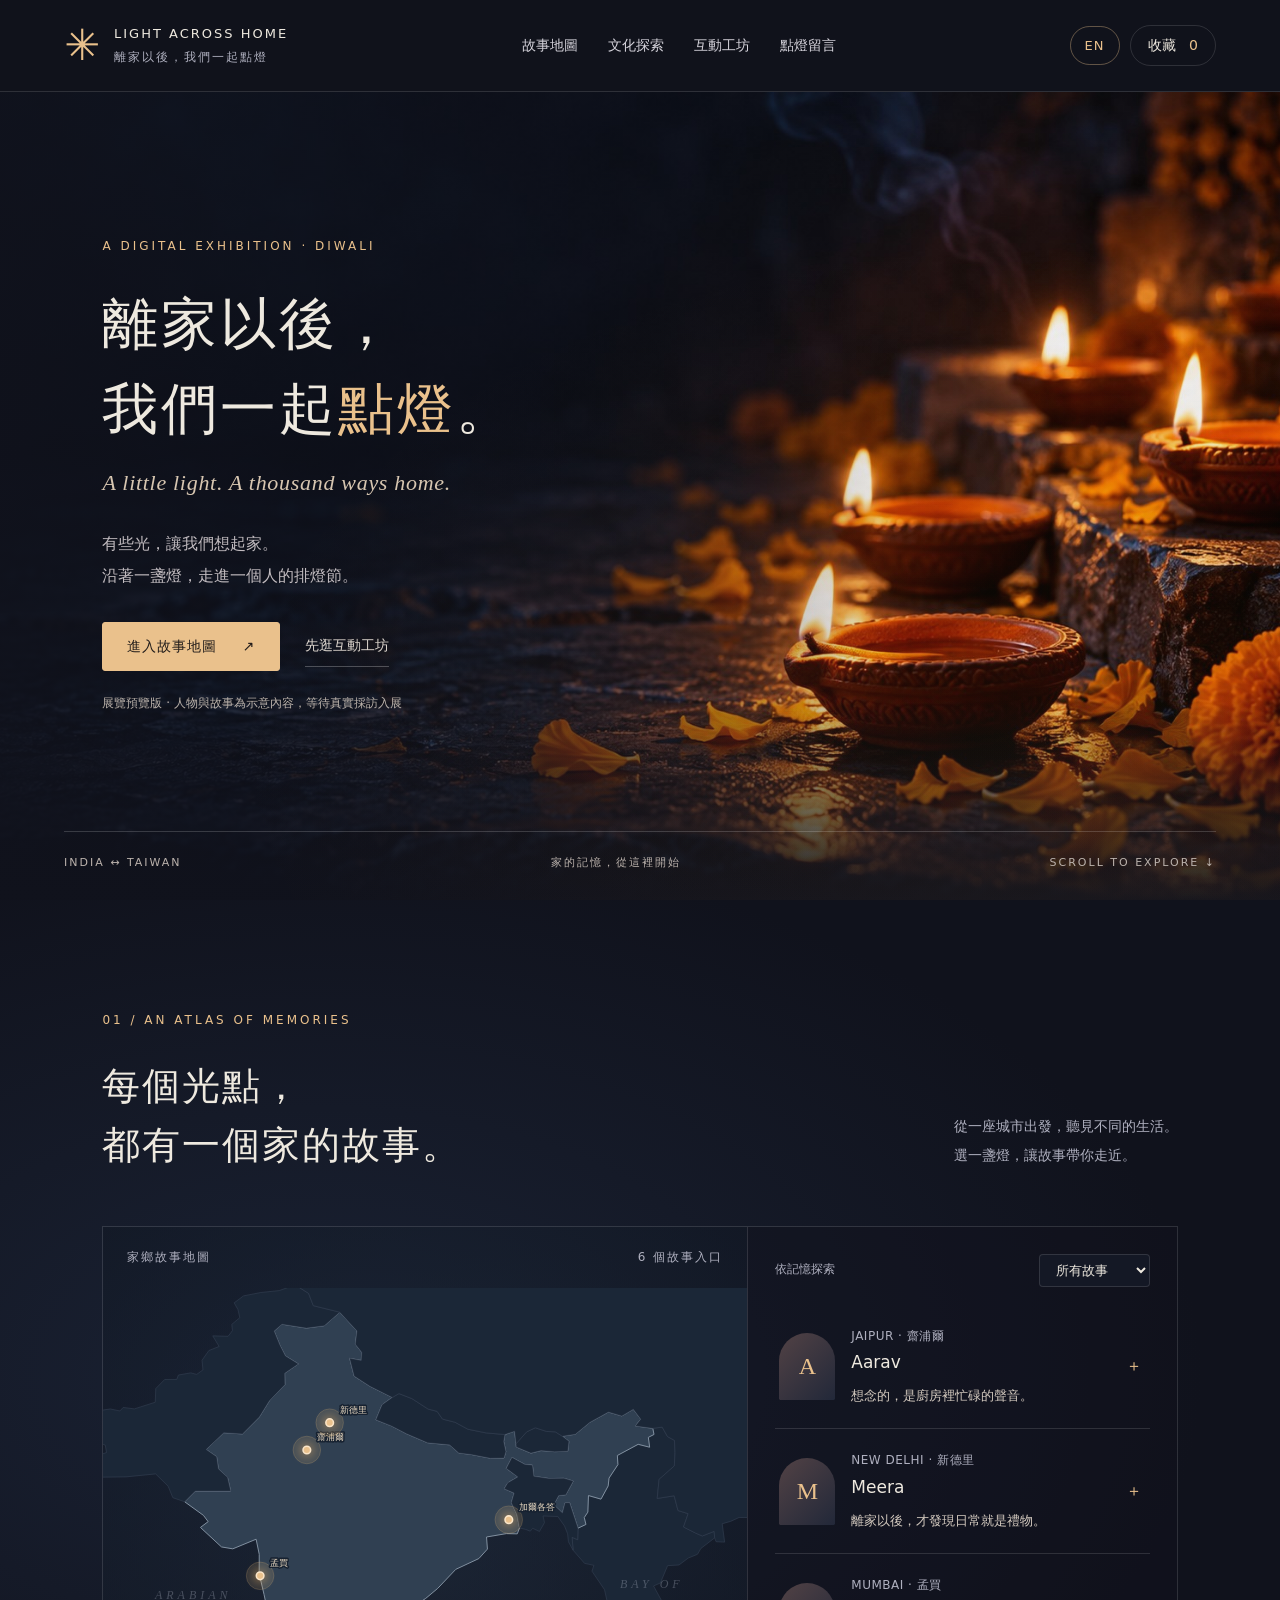
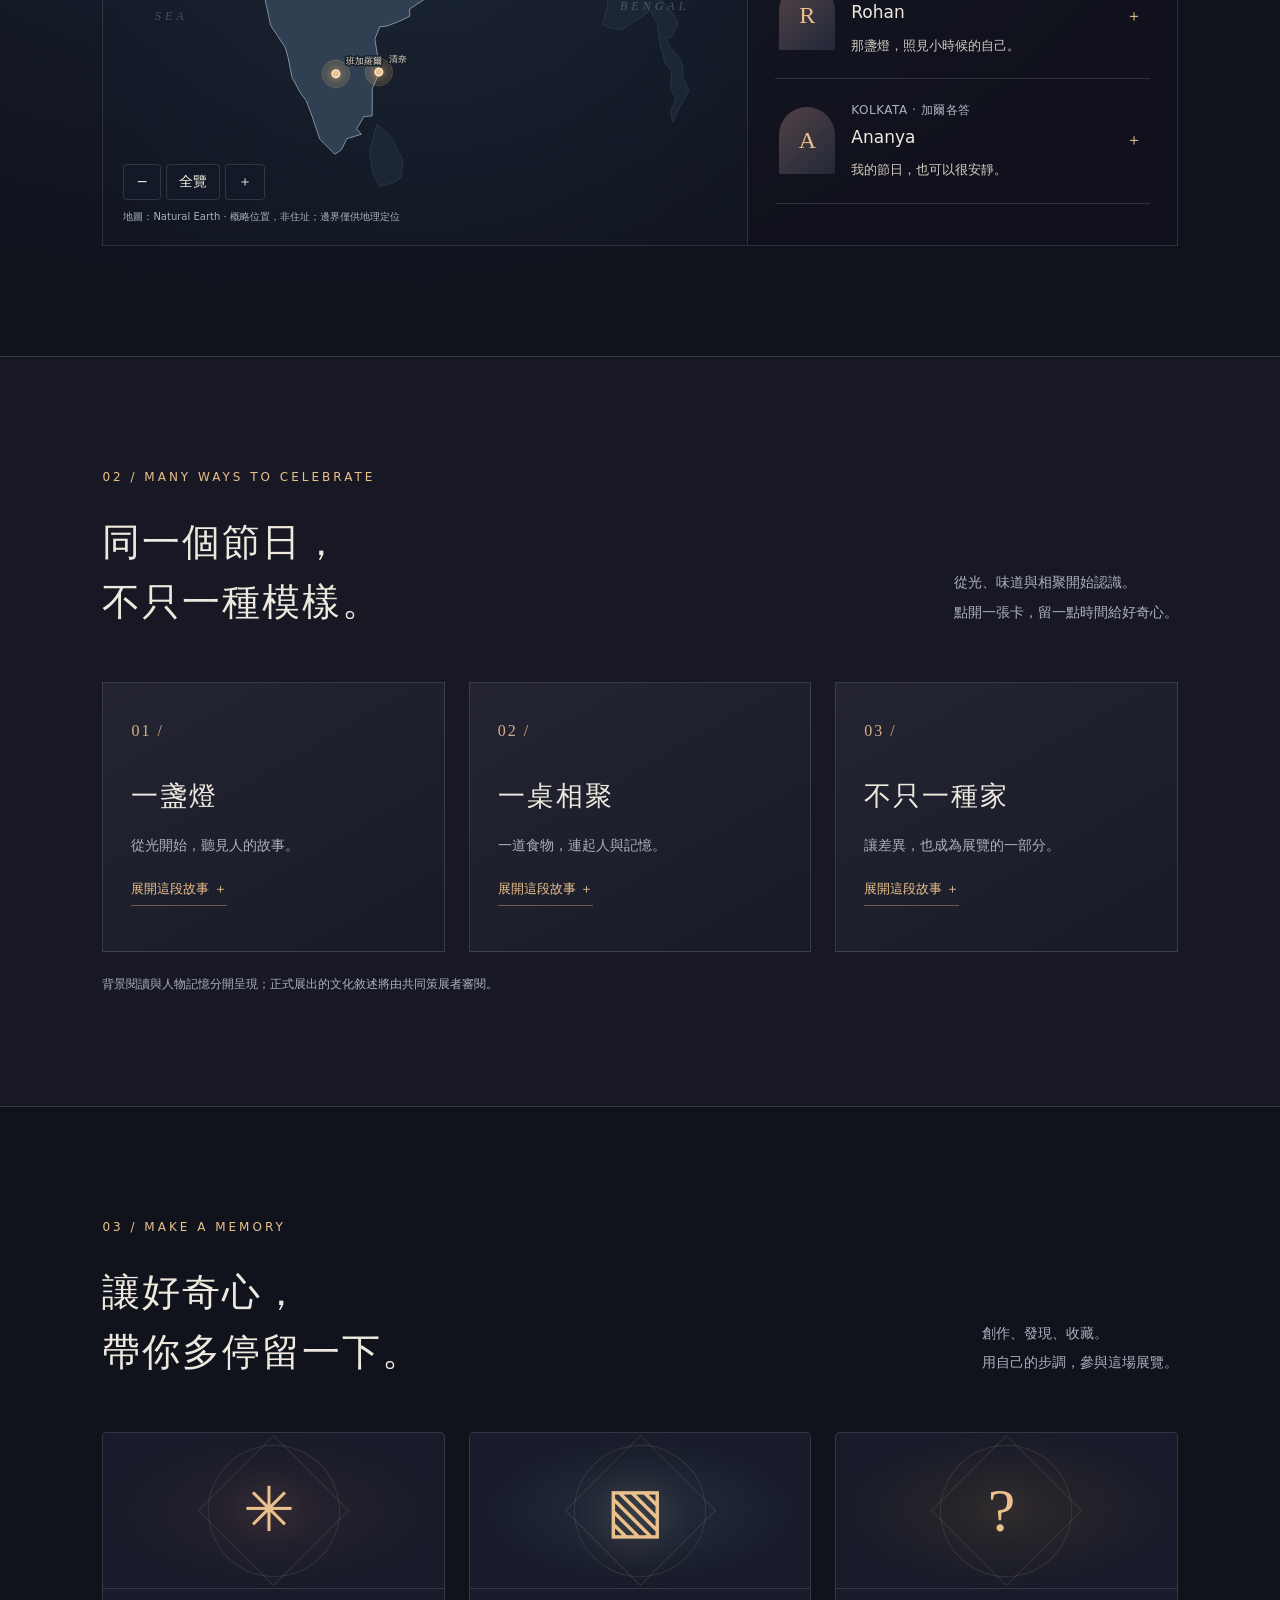
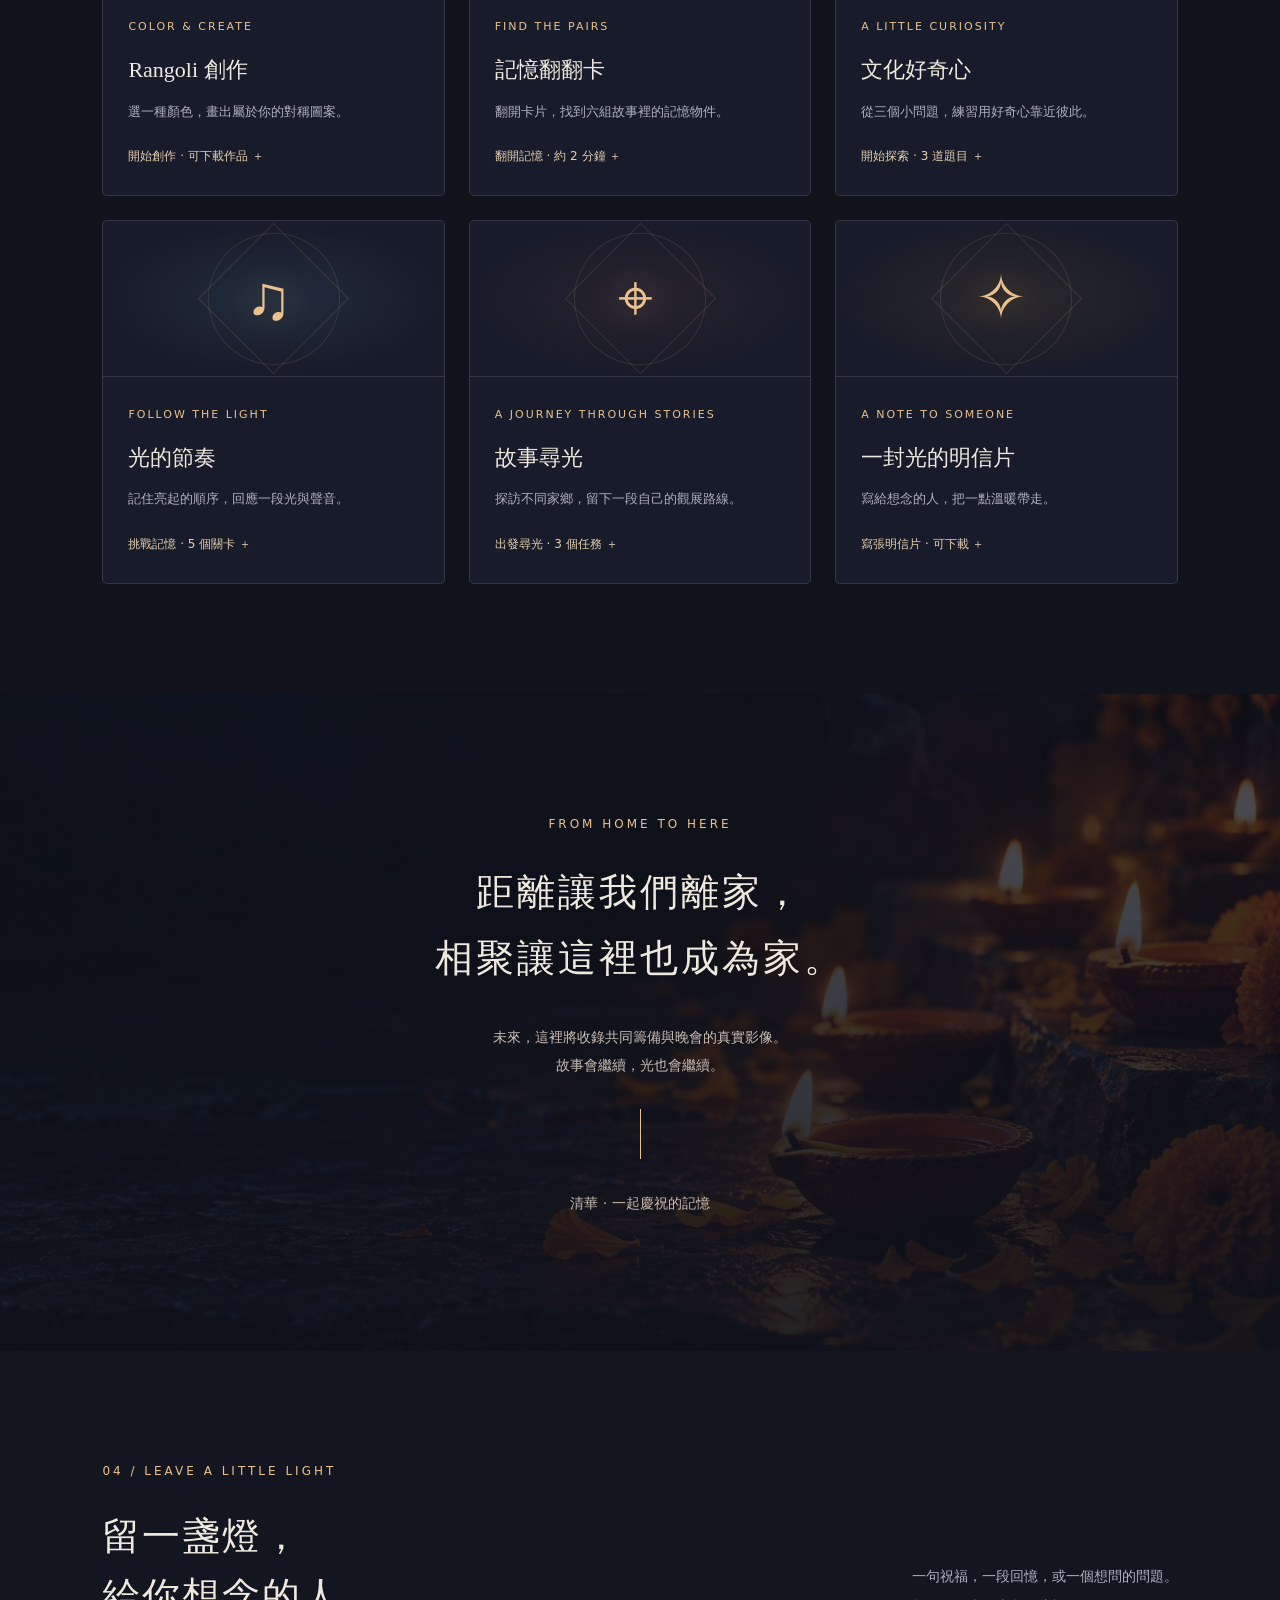
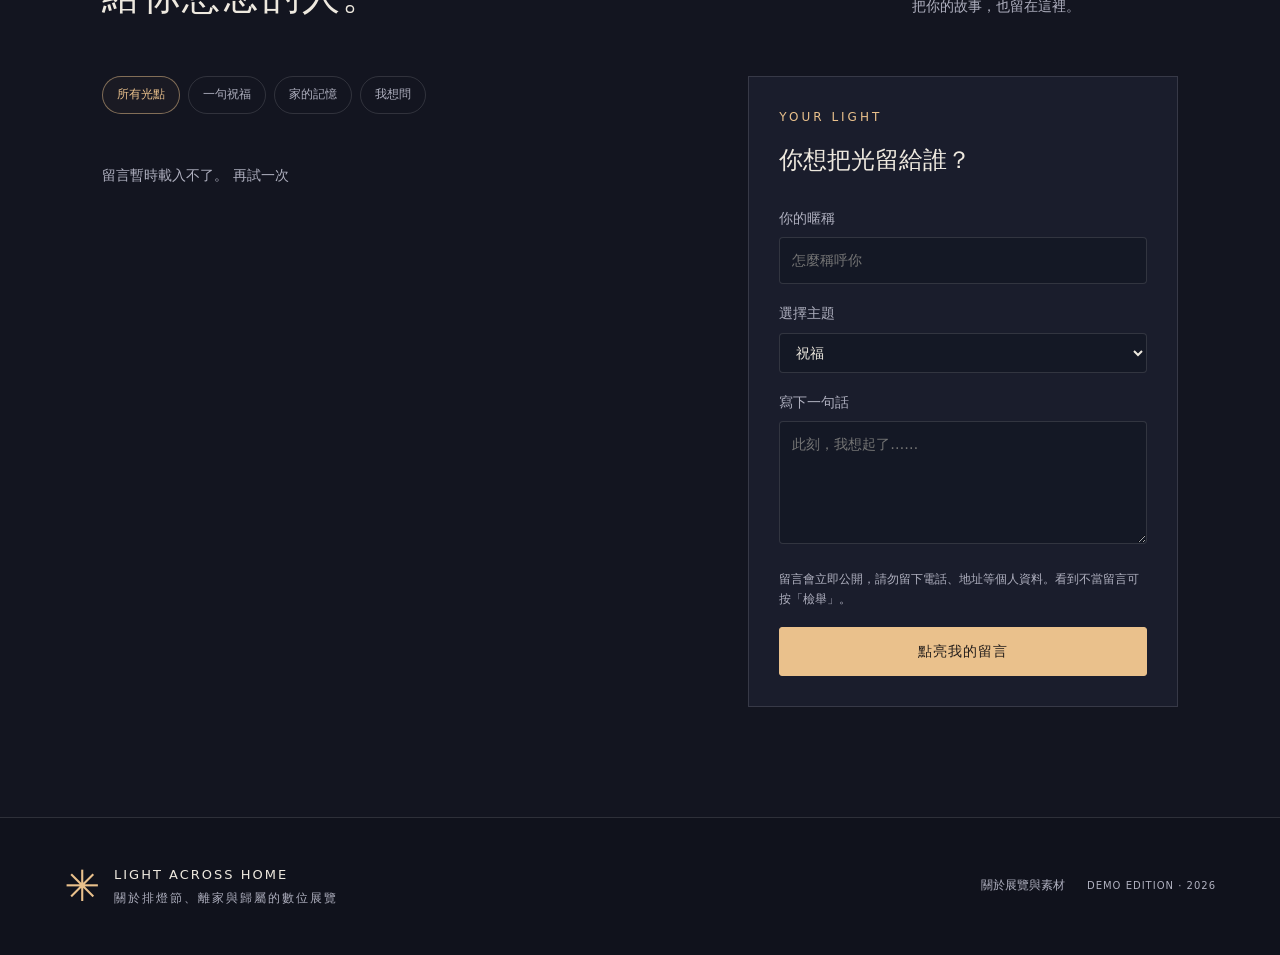
==== commit bd97e8fa: "Hide reported comments instantly, plug-in mini games, zh/en toggle, hidden editor - Reporting a comm" ====
--- a/index.html
+++ b/index.html
@@ -13,44 +13,48 @@
   <link rel="stylesheet" href="css/styles.css">
 </head>
 <body>
-  <a class="skip" href="#main">跳至展覽內容</a>
+  <!-- 文字標記：data-i18n / data-i18n-html / data-i18n-attr 對應 js/i18n/strings.js 的 key -->
+  <a class="skip" href="#main" data-i18n="skip">跳至展覽內容</a>
 
   <header class="site-header">
-    <a class="brand" href="#home"><span class="brand-mark">✳</span><span>LIGHT ACROSS HOME<small>離家以後，我們一起點燈</small></span></a>
-    <nav aria-label="主要導覽"><a href="#map">故事地圖</a><a href="#culture">文化探索</a><a href="#play">互動工坊</a><a href="#wall">點燈留言</a></nav>
-    <button id="collection-button" class="collection-button" aria-label="開啟我的收藏">收藏 <span id="collection-count">0</span></button>
+    <a class="brand" href="#home"><span class="brand-mark">✳</span><span>LIGHT ACROSS HOME<small data-i18n="brand.tagline">離家以後，我們一起點燈</small></span></a>
+    <nav aria-label="主要導覽" data-i18n-attr="aria-label:nav.aria"><a href="#map" data-i18n="nav.map">故事地圖</a><a href="#culture" data-i18n="nav.culture">文化探索</a><a href="#play" data-i18n="nav.play">互動工坊</a><a href="#wall" data-i18n="nav.wall">點燈留言</a></nav>
+    <div class="header-actions">
+      <button id="lang-button" class="lang-button" type="button" lang="en" aria-label="Switch to English">EN</button>
+      <button id="collection-button" class="collection-button" aria-label="開啟我的收藏" data-i18n-attr="aria-label:collection.aria"><span data-i18n="collection.label">收藏</span> <span id="collection-count">0</span></button>
+    </div>
   </header>
 
   <main id="main">
     <!-- 首頁 -->
     <section id="home" class="hero">
-      <div class="hero-image" role="img" aria-label="夜色中燃起的陶製油燈；AI 生成的展覽氛圍影像"></div>
+      <div class="hero-image" role="img" aria-label="夜色中燃起的陶製油燈；AI 生成的展覽氛圍影像" data-i18n-attr="aria-label:hero.imageAlt"></div>
       <div class="hero-copy">
         <p class="eyebrow">A DIGITAL EXHIBITION · DIWALI</p>
-        <h1>離家以後，<br>我們一起<span>點燈</span>。</h1>
+        <h1 data-i18n-html="hero.title">離家以後，<br>我們一起<span>點燈</span>。</h1>
         <p class="hero-english">A little light. A thousand ways home.</p>
         <p class="hero-intro">有些光，讓我們想起家。<br>沿著一盞燈，走進一個人的排燈節。</p>
-        <div class="hero-actions"><a class="button gold" href="#map">進入故事地圖 <span>↗</span></a><a class="quiet-link" href="#play">先逛互動工坊</a></div>
-        <p class="demo-note">展覽預覽版 · 人物與故事為示意內容，等待真實採訪入展</p>
+        <div class="hero-actions"><a class="button gold" href="#map"><span data-i18n="hero.enterMap">進入故事地圖</span> <span>↗</span></a><a class="quiet-link" href="#play" data-i18n="hero.browsePlay">先逛互動工坊</a></div>
+        <p class="demo-note" data-i18n="hero.demoNote">展覽預覽版 · 人物與故事為示意內容，等待真實採訪入展</p>
       </div>
-      <div class="hero-bottom"><span>INDIA ↔ TAIWAN</span><span>家的記憶，從這裡開始</span><a href="#map">SCROLL TO EXPLORE ↓</a></div>
+      <div class="hero-bottom"><span>INDIA ↔ TAIWAN</span><span data-i18n="hero.bottom">家的記憶，從這裡開始</span><a href="#map">SCROLL TO EXPLORE ↓</a></div>
     </section>
 
     <!-- 01 故事地圖（js/app/map.js、js/app/stories.js） -->
     <section id="map" class="section map-section">
-      <div class="section-heading"><div><p class="eyebrow">01 / AN ATLAS OF MEMORIES</p><h2>每個光點，<br>都有一個家的故事。</h2></div><p>從一座城市出發，聽見不同的生活。<br>選一盞燈，讓故事帶你走近。</p></div>
+      <div class="section-heading"><div><p class="eyebrow">01 / AN ATLAS OF MEMORIES</p><h2 data-i18n-html="map.title">每個光點，<br>都有一個家的故事。</h2></div><p data-i18n-html="map.lead">從一座城市出發，聽見不同的生活。<br>選一盞燈，讓故事帶你走近。</p></div>
       <div class="map-layout">
         <div class="map-panel">
-          <div class="map-topline"><span>家鄉故事地圖</span><span id="map-count"></span></div>
+          <div class="map-topline"><span data-i18n="map.panelTitle">家鄉故事地圖</span><span id="map-count"></span></div>
           <div id="map-canvas" class="map-canvas">
-            <svg id="india-map" viewBox="0 0 720 680" role="group" aria-label="印度家鄉互動地圖"><g id="map-geography"></g><g id="map-markers"></g></svg>
+            <svg id="india-map" viewBox="0 0 720 680" role="group" aria-label="印度家鄉互動地圖" data-i18n-attr="aria-label:map.aria"><g id="map-geography"></g><g id="map-markers"></g></svg>
             <span class="ocean ocean-west">ARABIAN<br>SEA</span><span class="ocean ocean-east">BAY OF<br>BENGAL</span>
           </div>
-          <div class="map-controls"><button id="map-out" aria-label="縮小地圖">−</button><button id="map-reset">全覽</button><button id="map-in" aria-label="放大地圖">＋</button></div>
-          <p class="map-credit">地圖：Natural Earth · 概略位置，非住址；邊界僅供地理定位</p>
+          <div class="map-controls"><button id="map-out" aria-label="縮小地圖" data-i18n-attr="aria-label:map.zoomOut">−</button><button id="map-reset" data-i18n="map.reset">全覽</button><button id="map-in" aria-label="放大地圖" data-i18n-attr="aria-label:map.zoomIn">＋</button></div>
+          <p class="map-credit" data-i18n="map.credit">地圖：Natural Earth · 概略位置，非住址；邊界僅供地理定位</p>
         </div>
         <aside class="map-stories">
-          <div class="map-filter"><label for="theme-filter">依記憶探索</label><select id="theme-filter"><option value="all">所有故事</option></select></div>
+          <div class="map-filter"><label for="theme-filter" data-i18n="map.filterLabel">依記憶探索</label><select id="theme-filter"></select></div>
           <div id="story-list"></div>
         </aside>
       </div>
@@ -58,54 +62,54 @@
 
     <!-- 02 文化探索（js/app/culture.js） -->
     <section id="culture" class="section culture-section">
-      <div class="section-heading"><div><p class="eyebrow">02 / MANY WAYS TO CELEBRATE</p><h2>同一個節日，<br>不只一種模樣。</h2></div><p>從光、味道與相聚開始認識。<br>點開一張卡，留一點時間給好奇心。</p></div>
+      <div class="section-heading"><div><p class="eyebrow">02 / MANY WAYS TO CELEBRATE</p><h2 data-i18n-html="culture.title">同一個節日，<br>不只一種模樣。</h2></div><p data-i18n-html="culture.lead">從光、味道與相聚開始認識。<br>點開一張卡，留一點時間給好奇心。</p></div>
       <div id="culture-grid" class="culture-grid"></div>
-      <p class="section-footnote">背景閱讀與人物記憶分開呈現；正式展出的文化敘述將由共同策展者審閱。</p>
+      <p class="section-footnote" data-i18n="culture.footnote">背景閱讀與人物記憶分開呈現；正式展出的文化敘述將由共同策展者審閱。</p>
     </section>
 
-    <!-- 03 互動工坊（js/games/） -->
+    <!-- 03 互動工坊（js/games/，新增遊戲請看 js/games/README.md） -->
     <section id="play" class="section play-section">
-      <div class="section-heading"><div><p class="eyebrow">03 / MAKE A MEMORY</p><h2>讓好奇心，<br>帶你多停留一下。</h2></div><p>創作、發現、收藏。<br>用自己的步調，參與這場展覽。</p></div>
+      <div class="section-heading"><div><p class="eyebrow">03 / MAKE A MEMORY</p><h2 data-i18n-html="play.title">讓好奇心，<br>帶你多停留一下。</h2></div><p data-i18n-html="play.lead">創作、發現、收藏。<br>用自己的步調，參與這場展覽。</p></div>
       <div id="game-grid" class="game-grid"></div>
     </section>
 
     <section class="interlude">
       <p class="eyebrow">FROM HOME TO HERE</p>
-      <h2>距離讓我們離家，<br>相聚讓這裡也成為家。</h2>
-      <p>未來，這裡將收錄共同籌備與晚會的真實影像。<br>故事會繼續，光也會繼續。</p>
+      <h2 data-i18n-html="interlude.title">距離讓我們離家，<br>相聚讓這裡也成為家。</h2>
+      <p class="interlude-text">未來，這裡將收錄共同籌備與晚會的真實影像。<br>故事會繼續，光也會繼續。</p>
       <span class="interlude-line"></span>
-      <p class="small">清華 · 一起慶祝的記憶</p>
+      <p class="small" data-i18n="interlude.small">清華 · 一起慶祝的記憶</p>
     </section>
 
     <!-- 04 點燈留言（js/app/wall.js，資料存在 Supabase） -->
     <section id="wall" class="section wall-section">
-      <div class="section-heading"><div><p class="eyebrow">04 / LEAVE A LITTLE LIGHT</p><h2>留一盞燈，<br>給你想念的人。</h2></div><p>一句祝福，一段回憶，或一個想問的問題。<br>把你的故事，也留在這裡。</p></div>
+      <div class="section-heading"><div><p class="eyebrow">04 / LEAVE A LITTLE LIGHT</p><h2 data-i18n-html="wall.title">留一盞燈，<br>給你想念的人。</h2></div><p data-i18n-html="wall.lead">一句祝福，一段回憶，或一個想問的問題。<br>把你的故事，也留在這裡。</p></div>
       <div class="wall-layout">
         <div>
-          <div class="wall-tabs" role="group" aria-label="留言主題"><button class="active" data-wall="all">所有光點</button><button data-wall="祝福">一句祝福</button><button data-wall="家的記憶">家的記憶</button><button data-wall="提問">我想問</button></div>
+          <div class="wall-tabs" role="group" aria-label="留言主題" data-i18n-attr="aria-label:wall.tabsAria"><button class="active" data-wall="all" data-i18n="wall.tabAll">所有光點</button><button data-wall="祝福" data-i18n="wall.tab.祝福">一句祝福</button><button data-wall="家的記憶" data-i18n="wall.tab.家的記憶">家的記憶</button><button data-wall="提問" data-i18n="wall.tab.提問">我想問</button></div>
           <div id="messages" class="messages" aria-live="polite"></div>
         </div>
         <form id="message-form" class="message-form">
           <p class="eyebrow">YOUR LIGHT</p>
-          <h3>你想把光留給誰？</h3>
-          <label>你的暱稱<input name="name" maxlength="24" required placeholder="怎麼稱呼你"></label>
-          <label>選擇主題<select name="topic"><option>祝福</option><option>家的記憶</option><option>提問</option></select></label>
-          <label>寫下一句話<textarea name="message" maxlength="300" rows="4" required placeholder="此刻，我想起了……"></textarea></label>
-          <label class="hp-field" aria-hidden="true">請勿填寫<input name="website" tabindex="-1" autocomplete="off"></label>
-          <p class="storage-note">留言會立即公開，請勿留下電話、地址等個人資料。看到不當留言可按「檢舉」。</p>
-          <button class="button gold" type="submit">點亮我的留言</button>
+          <h3 data-i18n="wall.formTitle">你想把光留給誰？</h3>
+          <label><span data-i18n="wall.nameLabel">你的暱稱</span><input name="name" maxlength="24" required placeholder="怎麼稱呼你" data-i18n-attr="placeholder:wall.namePlaceholder"></label>
+          <label><span data-i18n="wall.topicLabel">選擇主題</span><select name="topic"><option value="祝福" data-i18n="topic.祝福">祝福</option><option value="家的記憶" data-i18n="topic.家的記憶">家的記憶</option><option value="提問" data-i18n="topic.提問">提問</option></select></label>
+          <label><span data-i18n="wall.messageLabel">寫下一句話</span><textarea name="message" maxlength="300" rows="4" required placeholder="此刻，我想起了……" data-i18n-attr="placeholder:wall.messagePlaceholder"></textarea></label>
+          <label class="hp-field" aria-hidden="true">website<input name="website" tabindex="-1" autocomplete="off"></label>
+          <p class="storage-note" data-i18n="board.note">留言會立即公開，請勿留下電話、地址等個人資料。看到不當留言可按「檢舉」。</p>
+          <button class="button gold" type="submit" data-i18n="wall.submit">點亮我的留言</button>
         </form>
       </div>
     </section>
   </main>
 
   <footer>
-    <a class="brand" href="#home"><span class="brand-mark">✳</span><span>LIGHT ACROSS HOME<small>關於排燈節、離家與歸屬的數位展覽</small></span></a>
-    <div><a href="editor.html">策展內容編輯</a><button class="text-button" id="about-button">關於展覽與素材</button><span>DEMO EDITION · 2026</span></div>
+    <a class="brand" href="#home"><span class="brand-mark">✳</span><span>LIGHT ACROSS HOME<small data-i18n="footer.tagline">關於排燈節、離家與歸屬的數位展覽</small></span></a>
+    <div><button class="text-button" id="about-button" data-i18n="footer.about">關於展覽與素材</button><span>DEMO EDITION · 2026</span></div>
   </footer>
 
-  <dialog id="story-dialog" class="story-dialog"><button class="dialog-close" aria-label="關閉人物故事">×</button><div id="story-content"></div></dialog>
-  <dialog id="activity-dialog" class="activity-dialog"><button class="dialog-close" aria-label="關閉互動視窗">×</button><div id="activity-content"></div></dialog>
+  <dialog id="story-dialog" class="story-dialog"><button class="dialog-close" aria-label="關閉人物故事" data-i18n-attr="aria-label:dialog.closeStory">×</button><div id="story-content"></div></dialog>
+  <dialog id="activity-dialog" class="activity-dialog"><button class="dialog-close" aria-label="關閉互動視窗" data-i18n-attr="aria-label:dialog.closeActivity">×</button><div id="activity-content"></div></dialog>
   <div id="toast" role="status" aria-live="polite"></div>
 
   <script type="module" src="js/app/main.js"></script>
--- a/css/styles.css
+++ b/css/styles.css
@@ -157,9 +157,28 @@
   padding: 7px 17px;
   white-space: nowrap;
 }
-.collection-button span {
+.collection-button #collection-count {
   color: var(--gold);
   margin-left: 9px;
+}
+/* 右上角：語言切換 + 收藏 */
+.header-actions {
+  display: flex;
+  align-items: center;
+  gap: 10px;
+}
+.lang-button {
+  background: none;
+  font-size: 13px;
+  letter-spacing: 0.08em;
+  border-radius: 30px;
+  padding: 7px 14px;
+  color: var(--gold);
+  border-color: #eac18c60;
+  white-space: nowrap;
+}
+.lang-button:hover {
+  background: #eac18c12;
 }
 .hero {
   min-height: 700px;
@@ -944,115 +963,11 @@
 .activity-toolbar select {
   width: auto;
 }
-.rangoli-canvas {
-  display: block;
-  max-width: 100%;
-  width: 460px;
-  height: auto;
-  margin: auto;
-  border: 1px solid var(--line);
-  border-radius: 50%;
-  background: #121823;
-}
-.rangoli-canvas .tile {
-  cursor: pointer;
-  transition: fill 0.15s;
-}
-.rangoli-canvas .tile:hover {
-  stroke: white;
-  stroke-width: 2;
-}
-.memory-board {
-  display: grid;
-  grid-template-columns: repeat(4, 1fr);
-  gap: 12px;
-}
-.memory-tile {
-  height: 94px;
-  background: #23263a;
-  color: var(--gold);
-  font-size: 22px;
-}
-.memory-tile.revealed {
-  background: #3a3040;
-}
-.memory-tile.matched {
-  background: #35453f;
-  border-color: #acc9b5;
-  color: #e3f2e8;
-}
 .game-status {
   font-size: 14px;
   color: var(--gold) !important;
   min-height: 25px;
   margin: 17px 0;
-}
-.question-options {
-  display: grid;
-  gap: 12px;
-  margin: 25px 0;
-}
-.question-options button {
-  text-align: left;
-  padding: 15px;
-}
-.question-options button.correct {
-  border-color: #9fc2a0;
-  background: #254035;
-}
-.question-options button.wrong {
-  border-color: #c19b8e;
-  background: #453131;
-}
-.sound-pads {
-  display: grid;
-  grid-template-columns: repeat(4, 1fr);
-  gap: 12px;
-}
-.sound-pads button {
-  height: 115px;
-  font-size: 28px;
-  background: #30293e;
-}
-.sound-pads button.lit {
-  background: var(--gold);
-  color: var(--bg);
-  box-shadow: 0 0 30px #eac18c50;
-}
-.hunt-list {
-  list-style: none;
-  padding: 0;
-}
-.hunt-list li {
-  padding: 20px 0;
-  border-bottom: 1px solid var(--line);
-  display: flex;
-  justify-content: space-between;
-  gap: 20px;
-}
-.hunt-list span {
-  font-size: 14px;
-  color: var(--muted);
-}
-.postcard-preview {
-  padding: 42px 25px;
-  text-align: center;
-  background: radial-gradient(ellipse at bottom, #72503a, #171e31 70%);
-  border: 1px solid #eac18c66;
-  margin: 20px 0;
-  overflow-wrap: anywhere;
-}
-.postcard-preview h3 {
-  color: var(--gold);
-  font-size: 25px;
-}
-.postcard-preview p {
-  font-family: var(--serif);
-  font-size: 20px;
-  white-space: pre-line;
-}
-.postcard-preview small {
-  color: var(--muted);
 }
 #toast {
   position: fixed;
@@ -1175,6 +1090,32 @@
   color: var(--muted);
   margin-bottom: 25px;
 }
+/* 編輯頁：編輯語言切換與中文對照 */
+.editor-lang {
+  display: flex;
+  align-items: center;
+  gap: 8px;
+  font-size: 14px;
+  color: var(--muted);
+}
+.editor-lang button {
+  font-size: 13px;
+  border-radius: 30px;
+  padding: 5px 16px;
+}
+.editor-lang button.active {
+  color: var(--gold);
+  border-color: var(--gold);
+}
+.editor-ref {
+  display: block;
+  margin-top: 6px;
+  padding: 6px 10px;
+  border-left: 2px solid #eac18c55;
+  font-size: 12px;
+  color: var(--muted);
+  white-space: pre-line;
+}
 /* 留言板：保留換行、檢舉按鈕與檢舉表單、防機器人隱藏欄位 */
 .message p,
 .story-comments article p {
@@ -1220,8 +1161,12 @@
   padding: 4px 12px;
 }
 .report-form button.gold {
-  color: var(--gold);
-  border-color: #eac18c80;
+  background: var(--gold);
+  color: #211c1a;
+  border-color: var(--gold);
+}
+.report-form button.gold:hover {
+  background: #f7d8ad;
 }
 .hp-field {
   position: absolute;
@@ -1323,9 +1268,13 @@
   .brand small {
     letter-spacing: 1px;
   }
-  .collection-button {
+  .collection-button,
+  .lang-button {
     font-size: 12px;
     padding: 4px 12px;
+  }
+  .header-actions {
+    gap: 6px;
   }
   .hero {
     height: auto;
@@ -1508,21 +1457,6 @@
   .activity-inner h2 {
     font-size: 27px;
   }
-  .memory-board {
-    gap: 8px;
-  }
-  .memory-tile {
-    height: 75px;
-    font-size: 17px;
-    padding: 5px;
-  }
-  .sound-pads {
-    gap: 8px;
-  }
-  .sound-pads button {
-    height: 80px;
-    font-size: 22px;
-  }
   .editor-layout {
     grid-template-columns: 1fr;
   }
